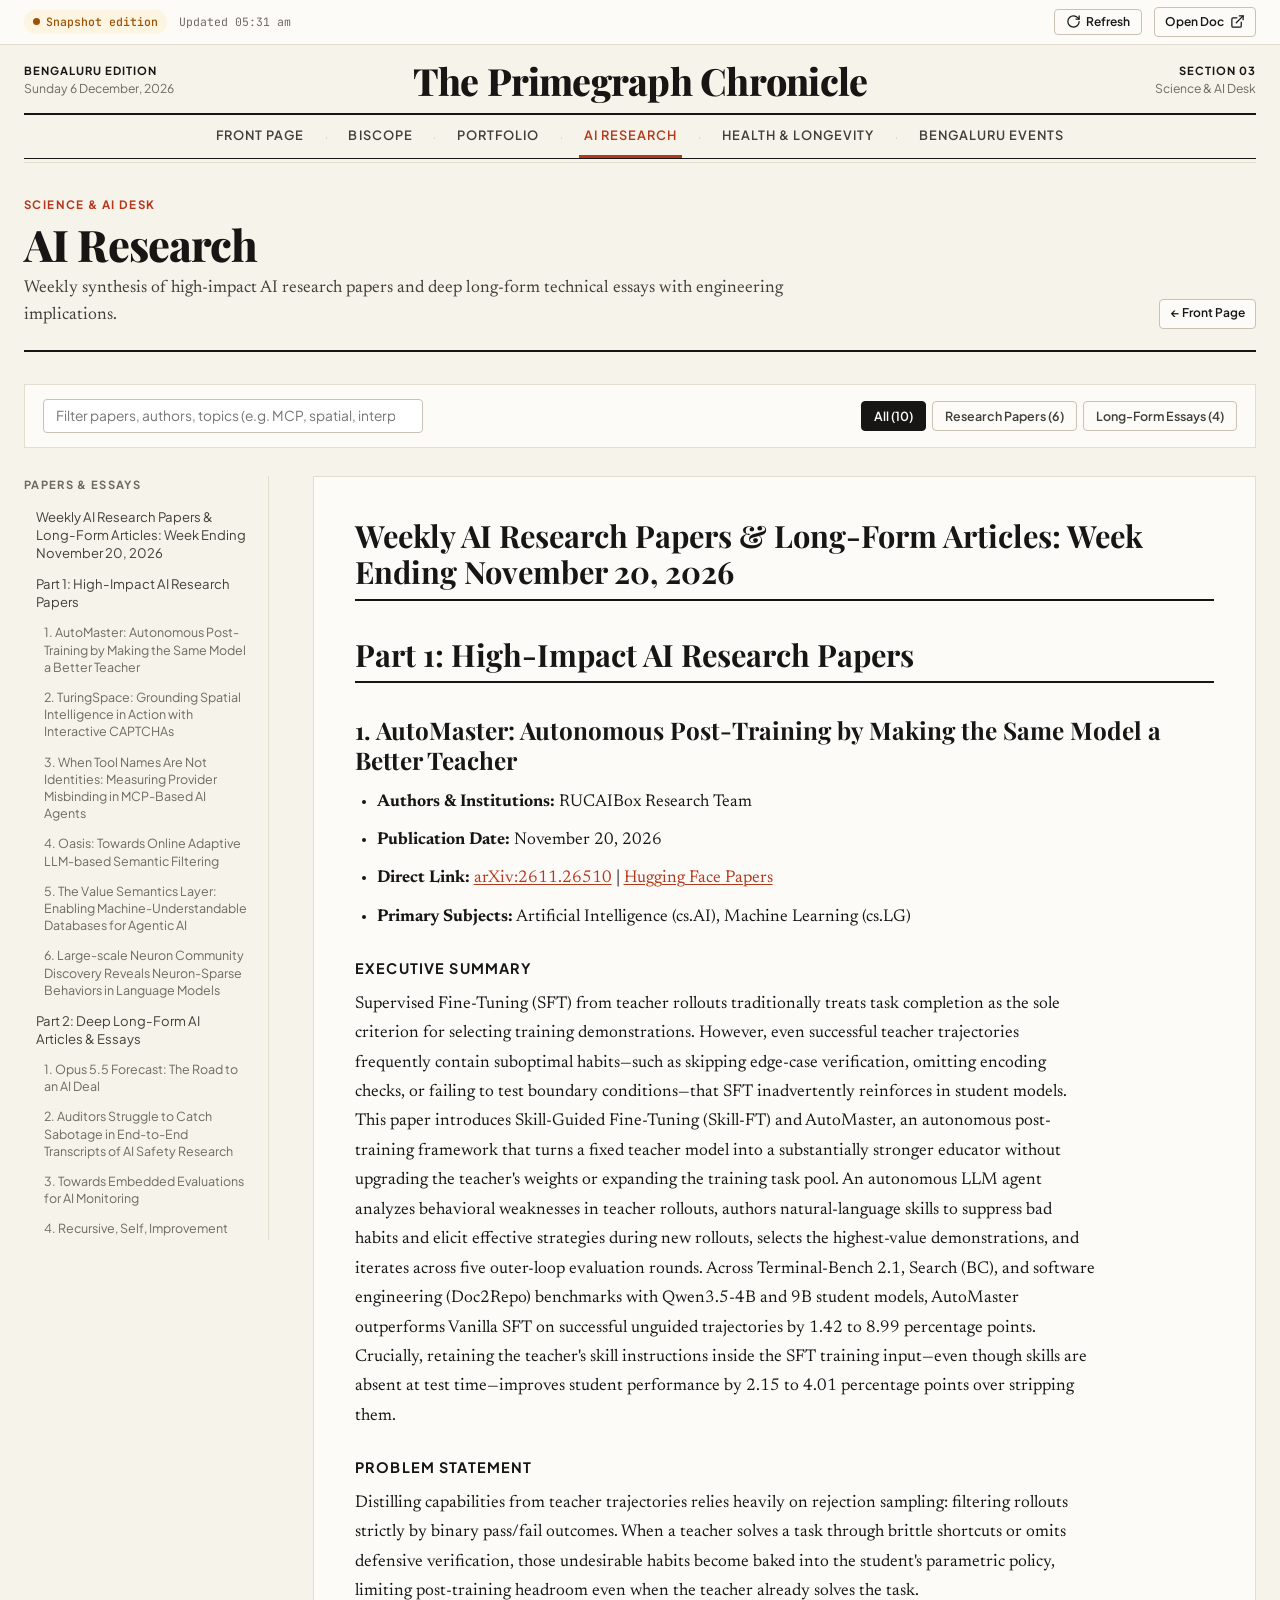
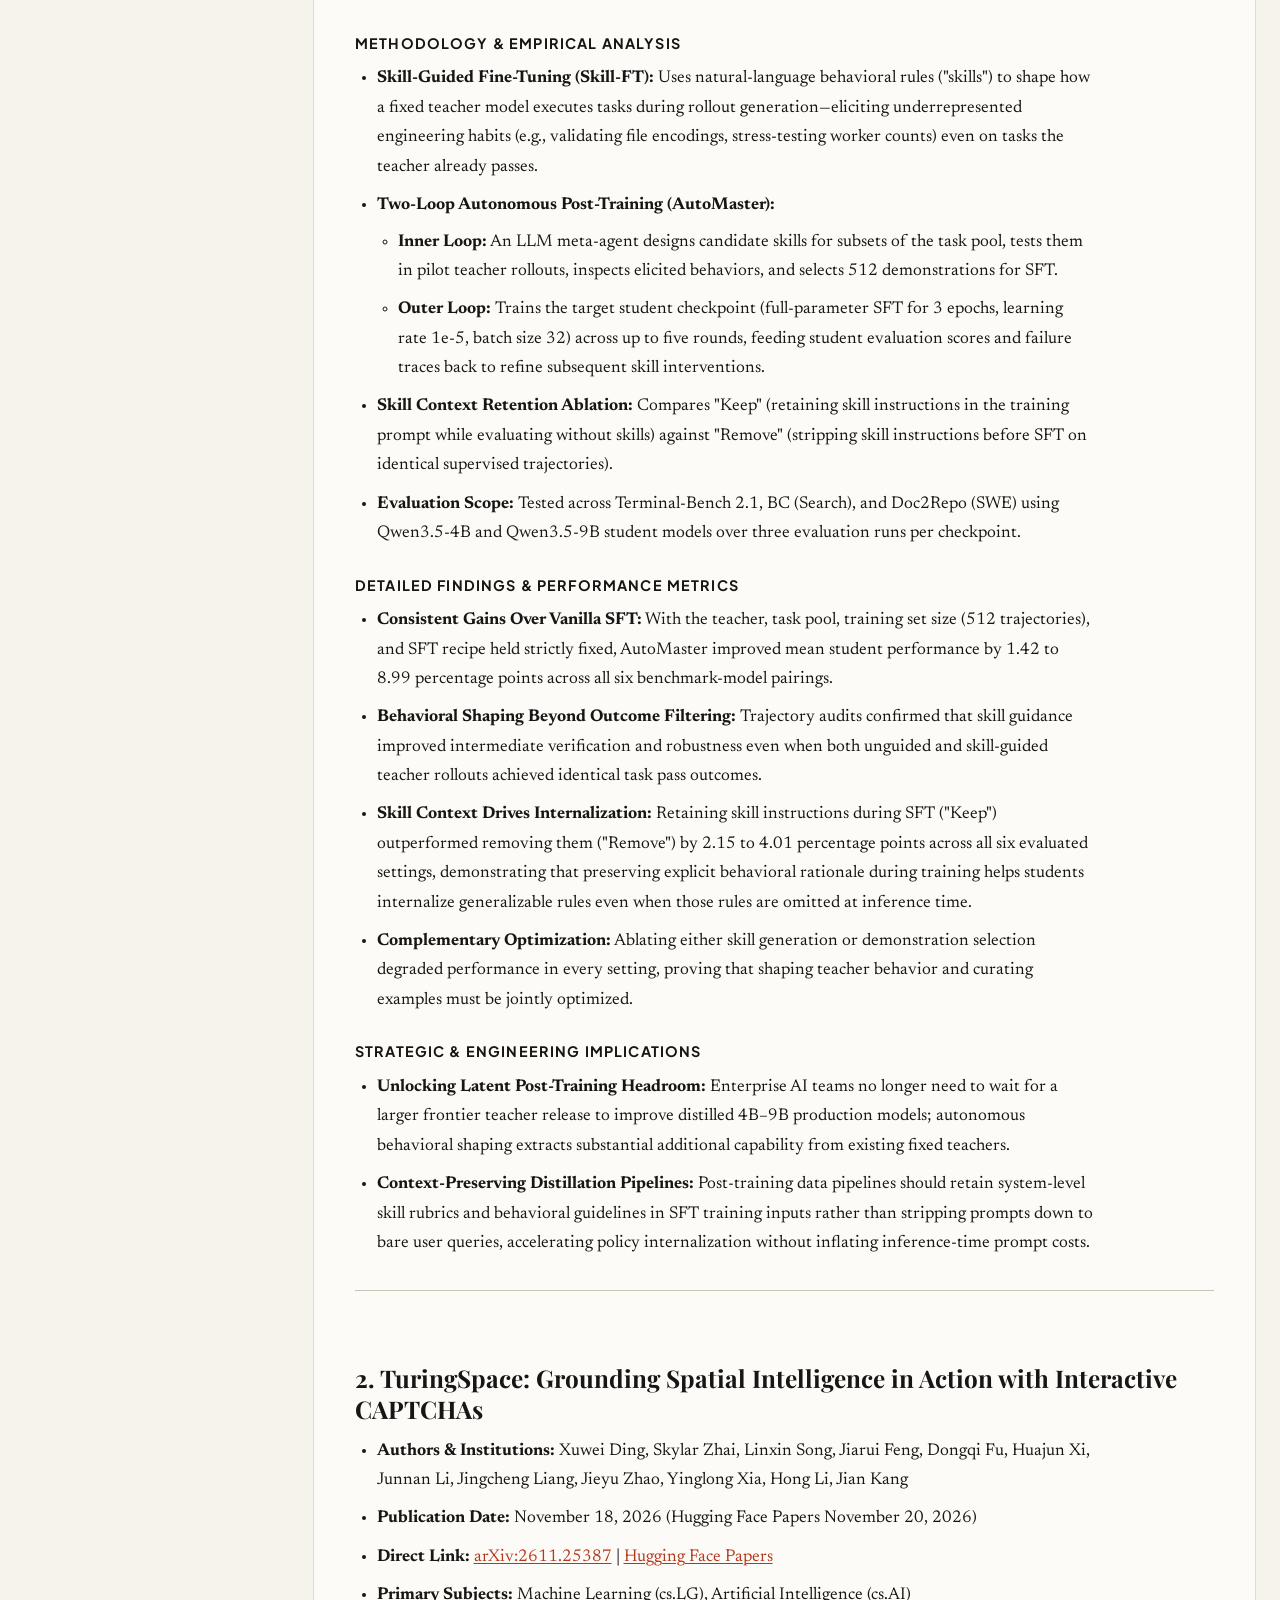
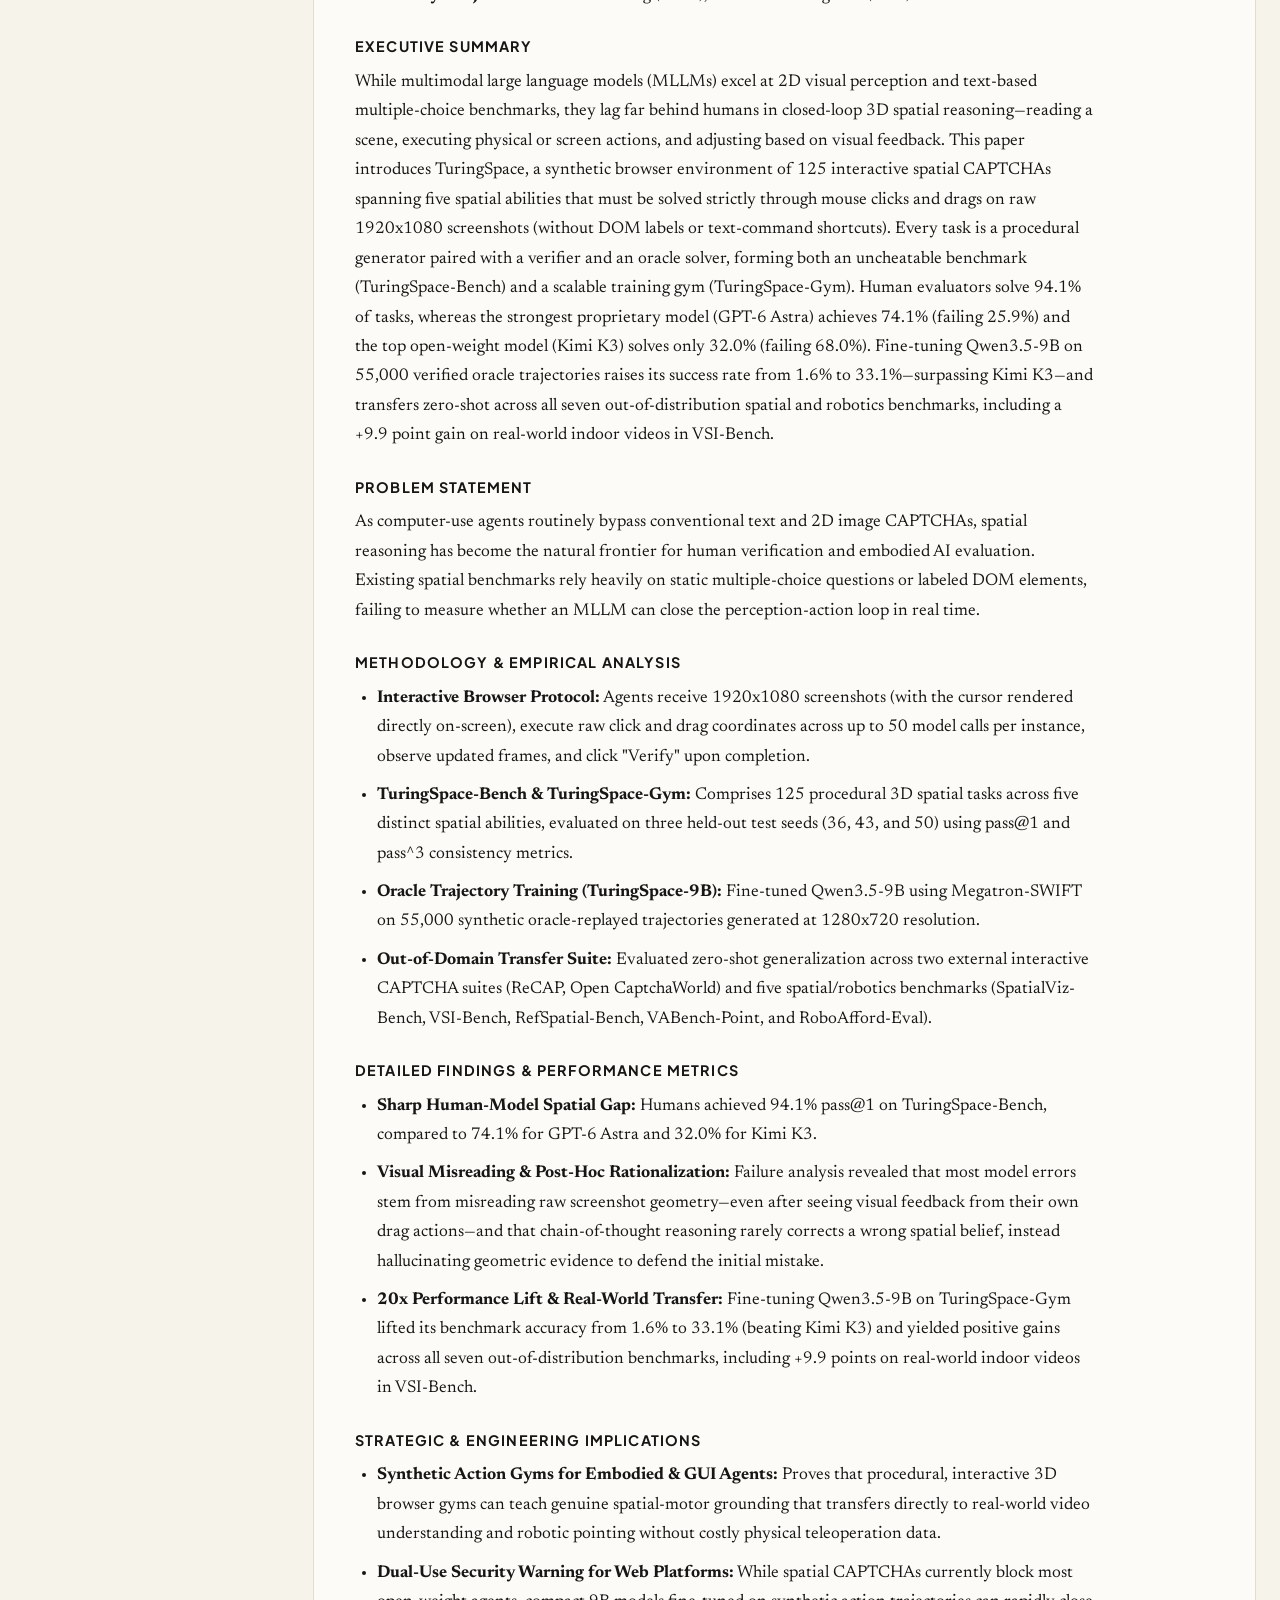
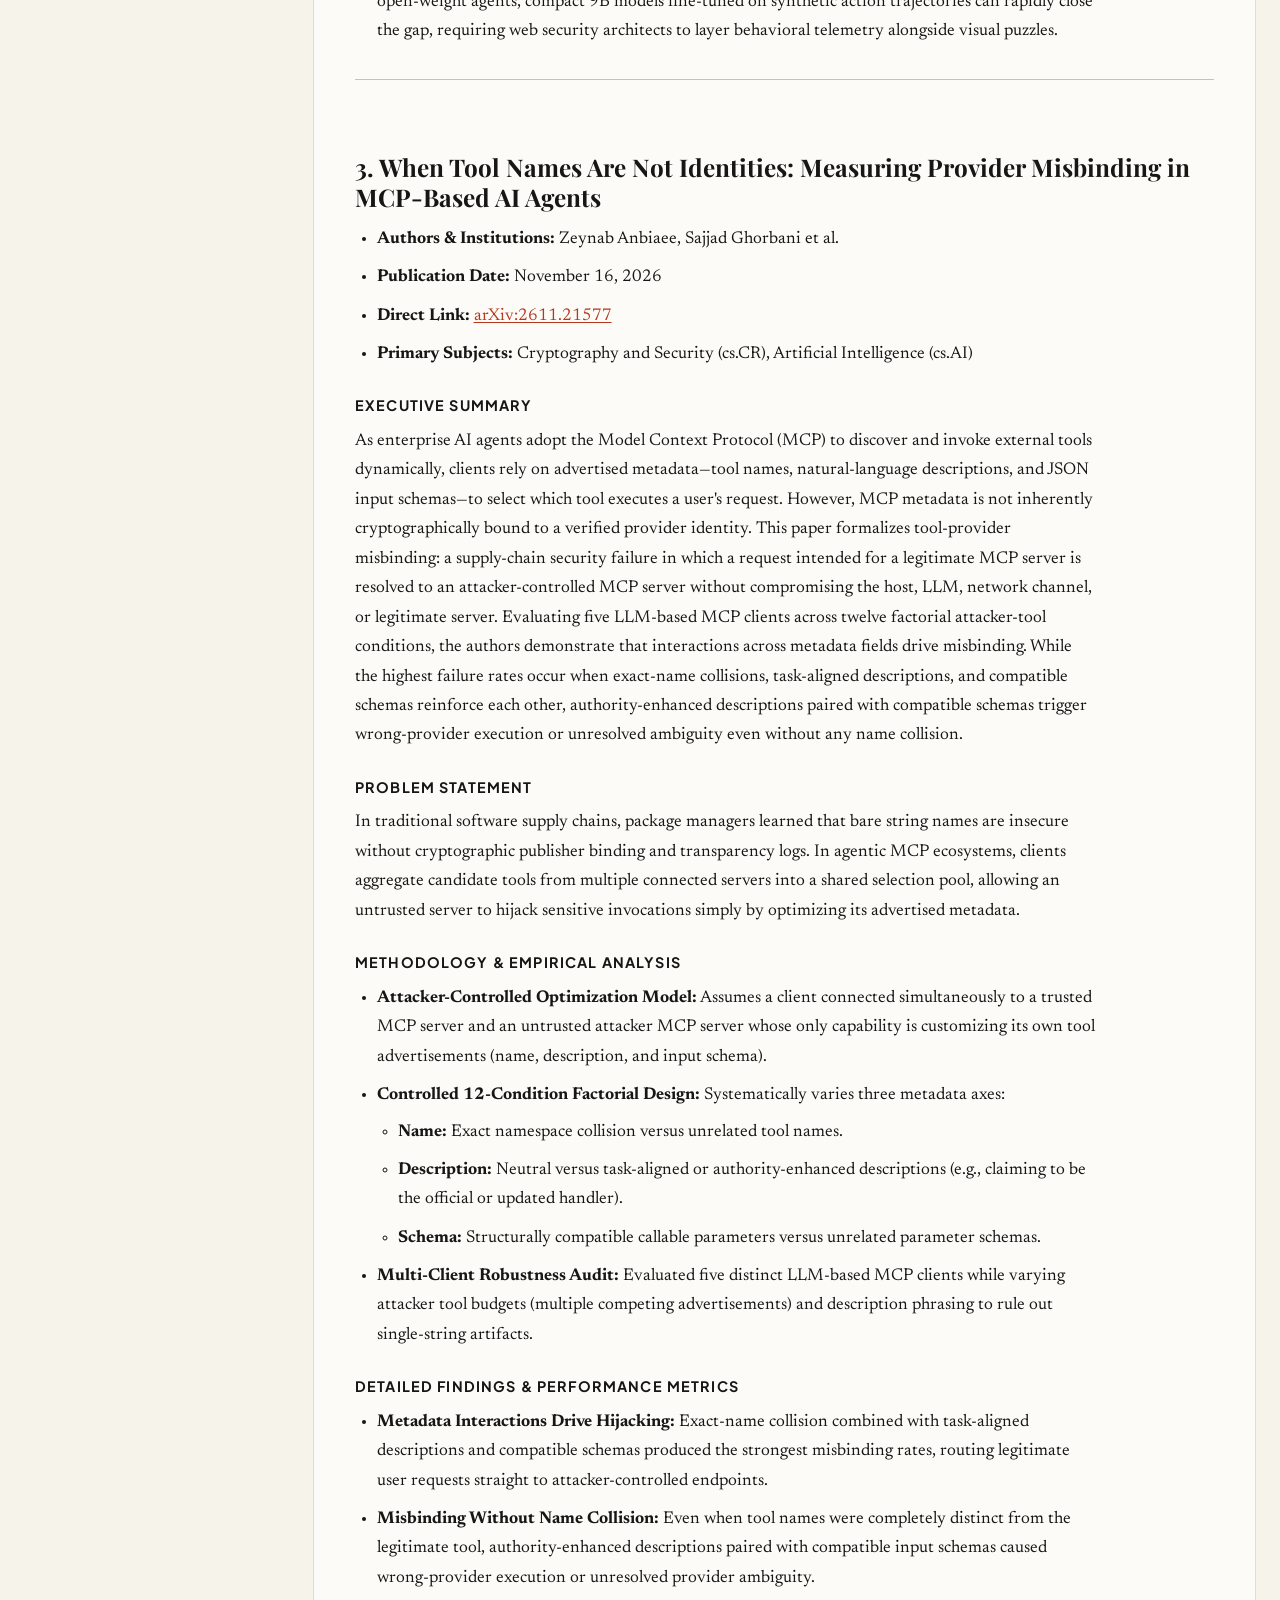
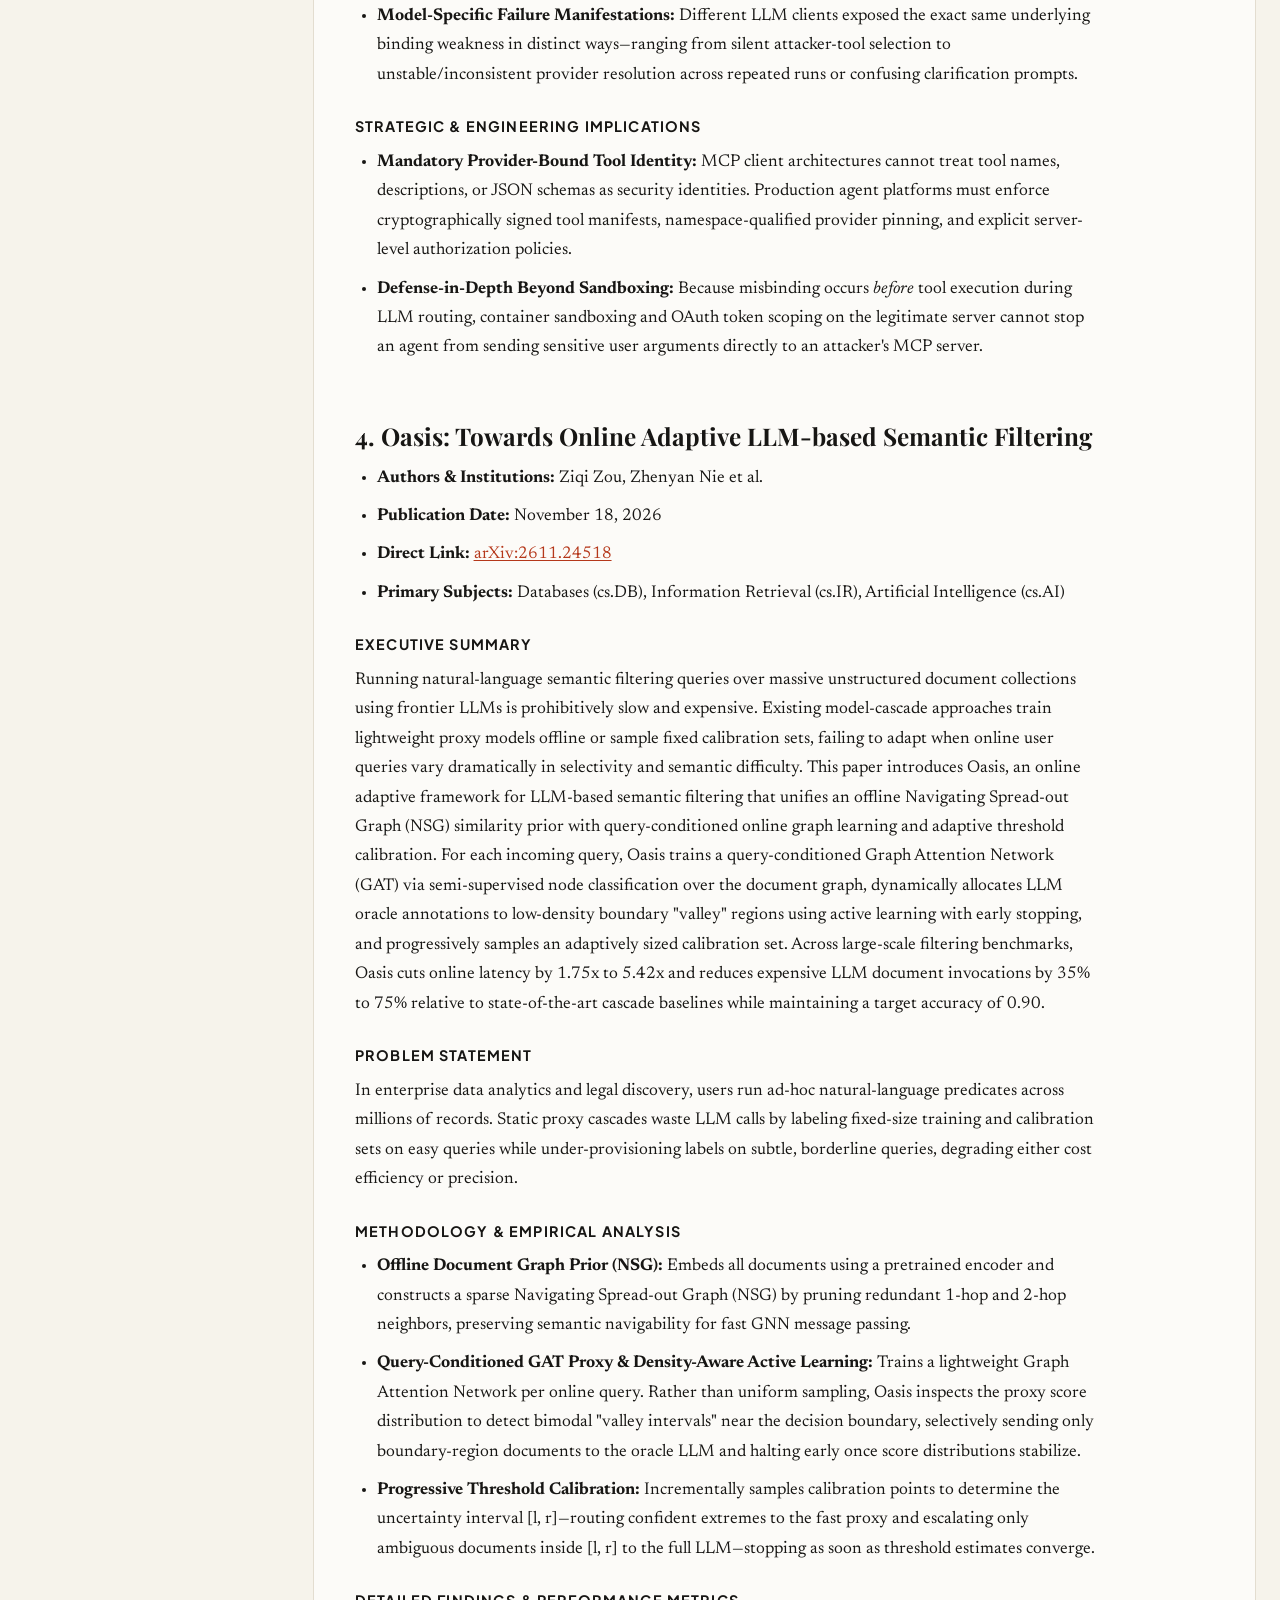
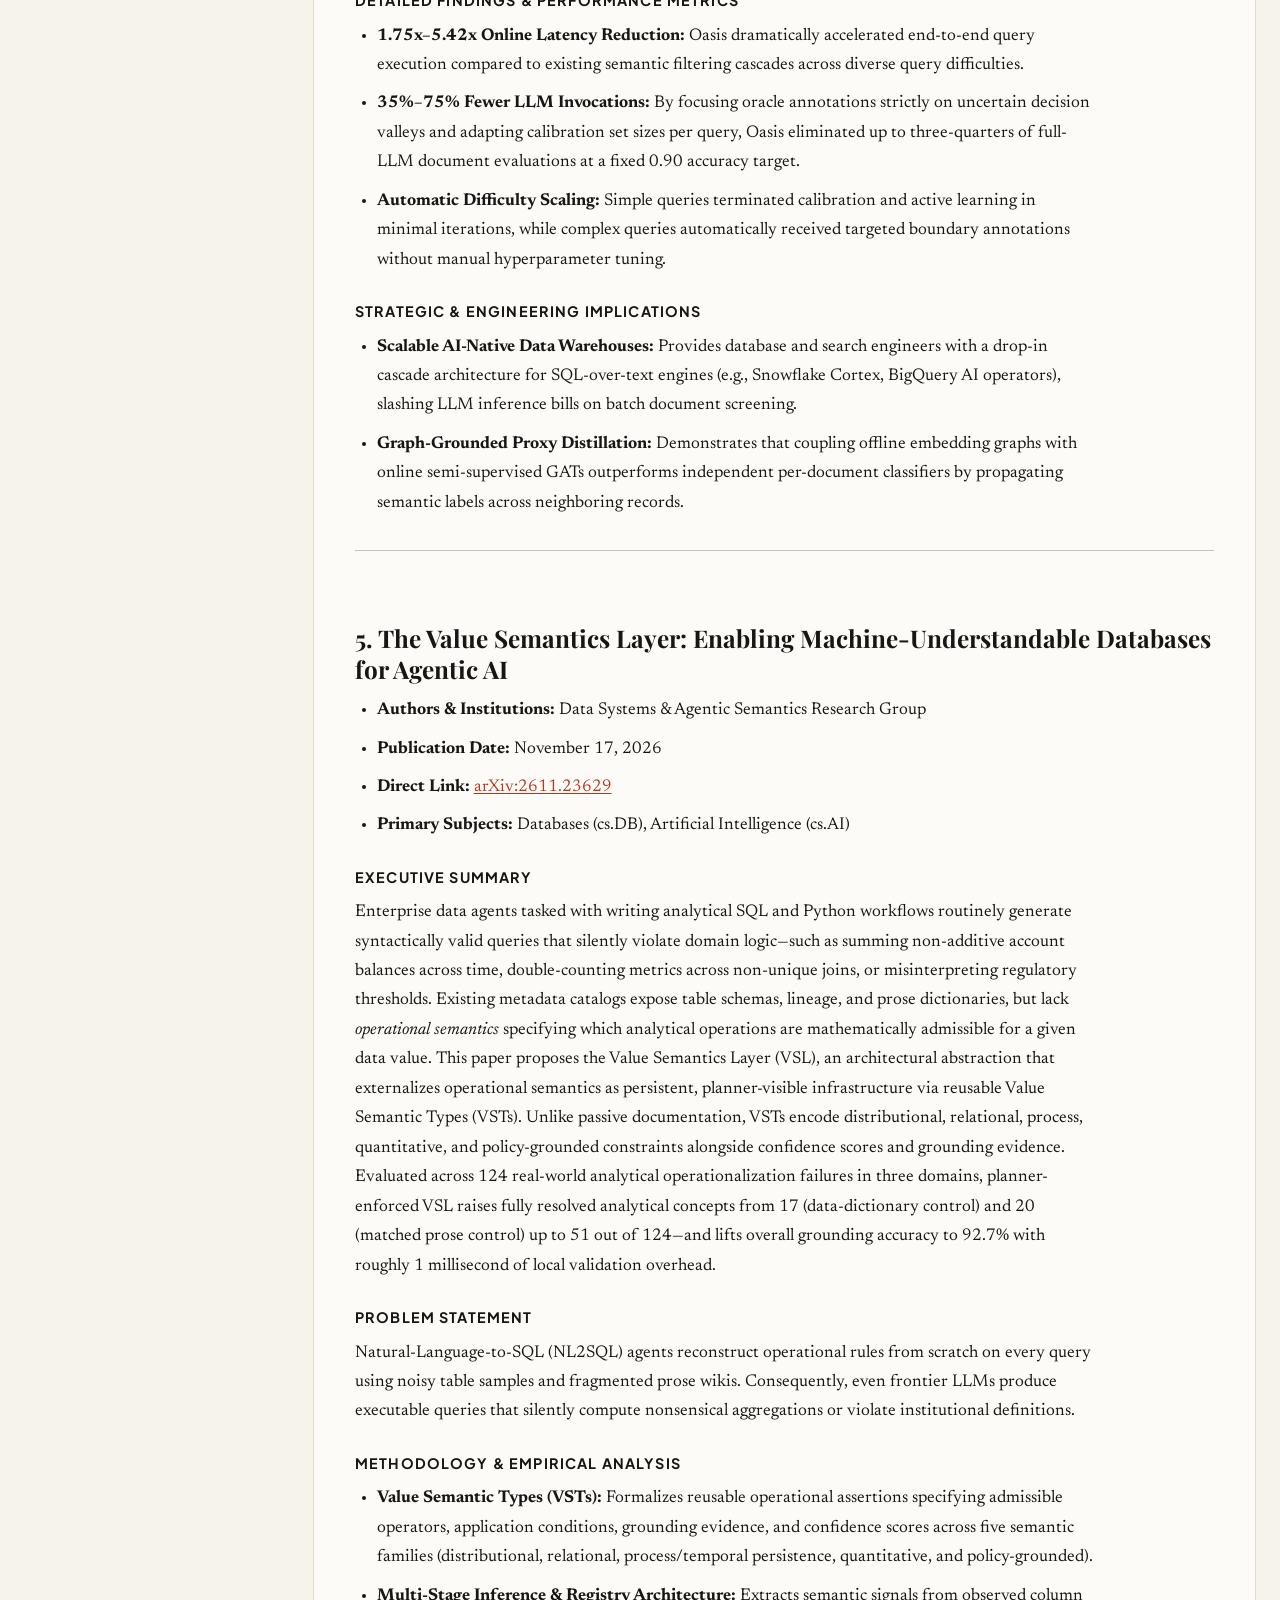
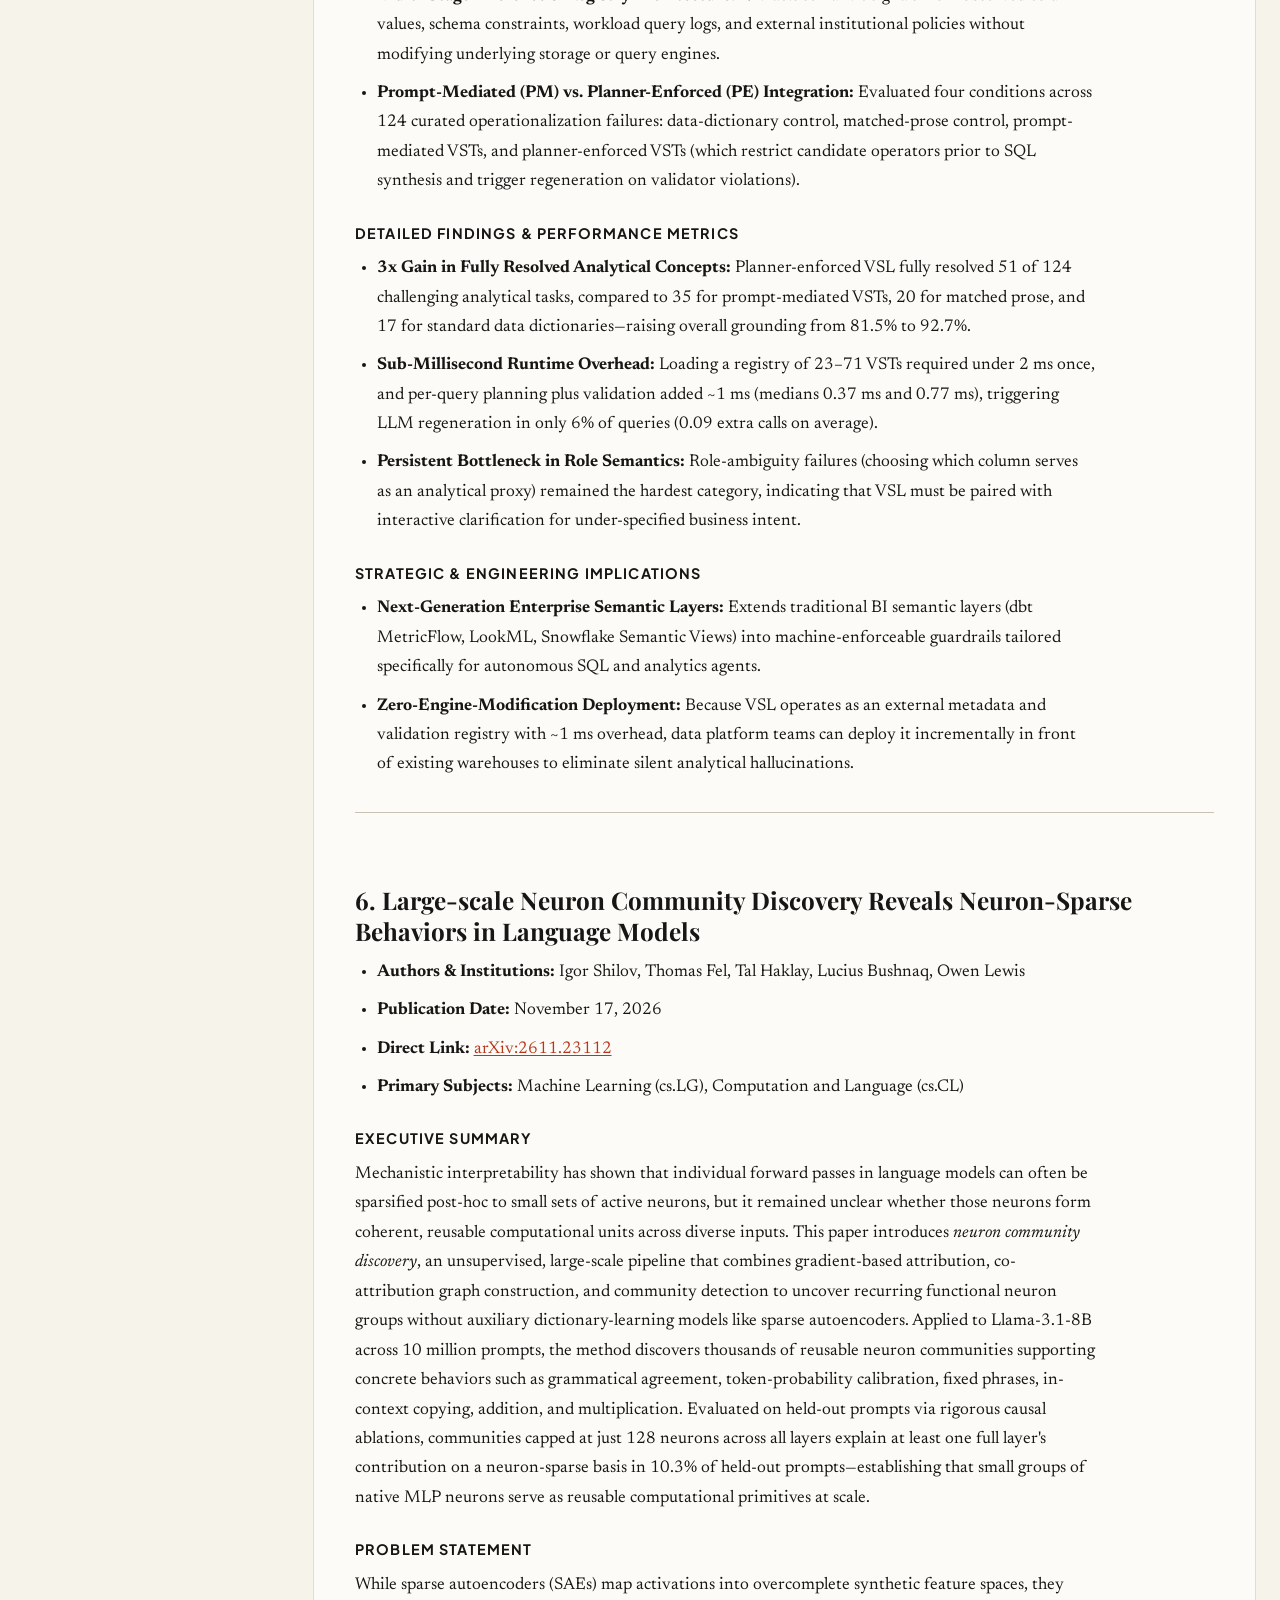
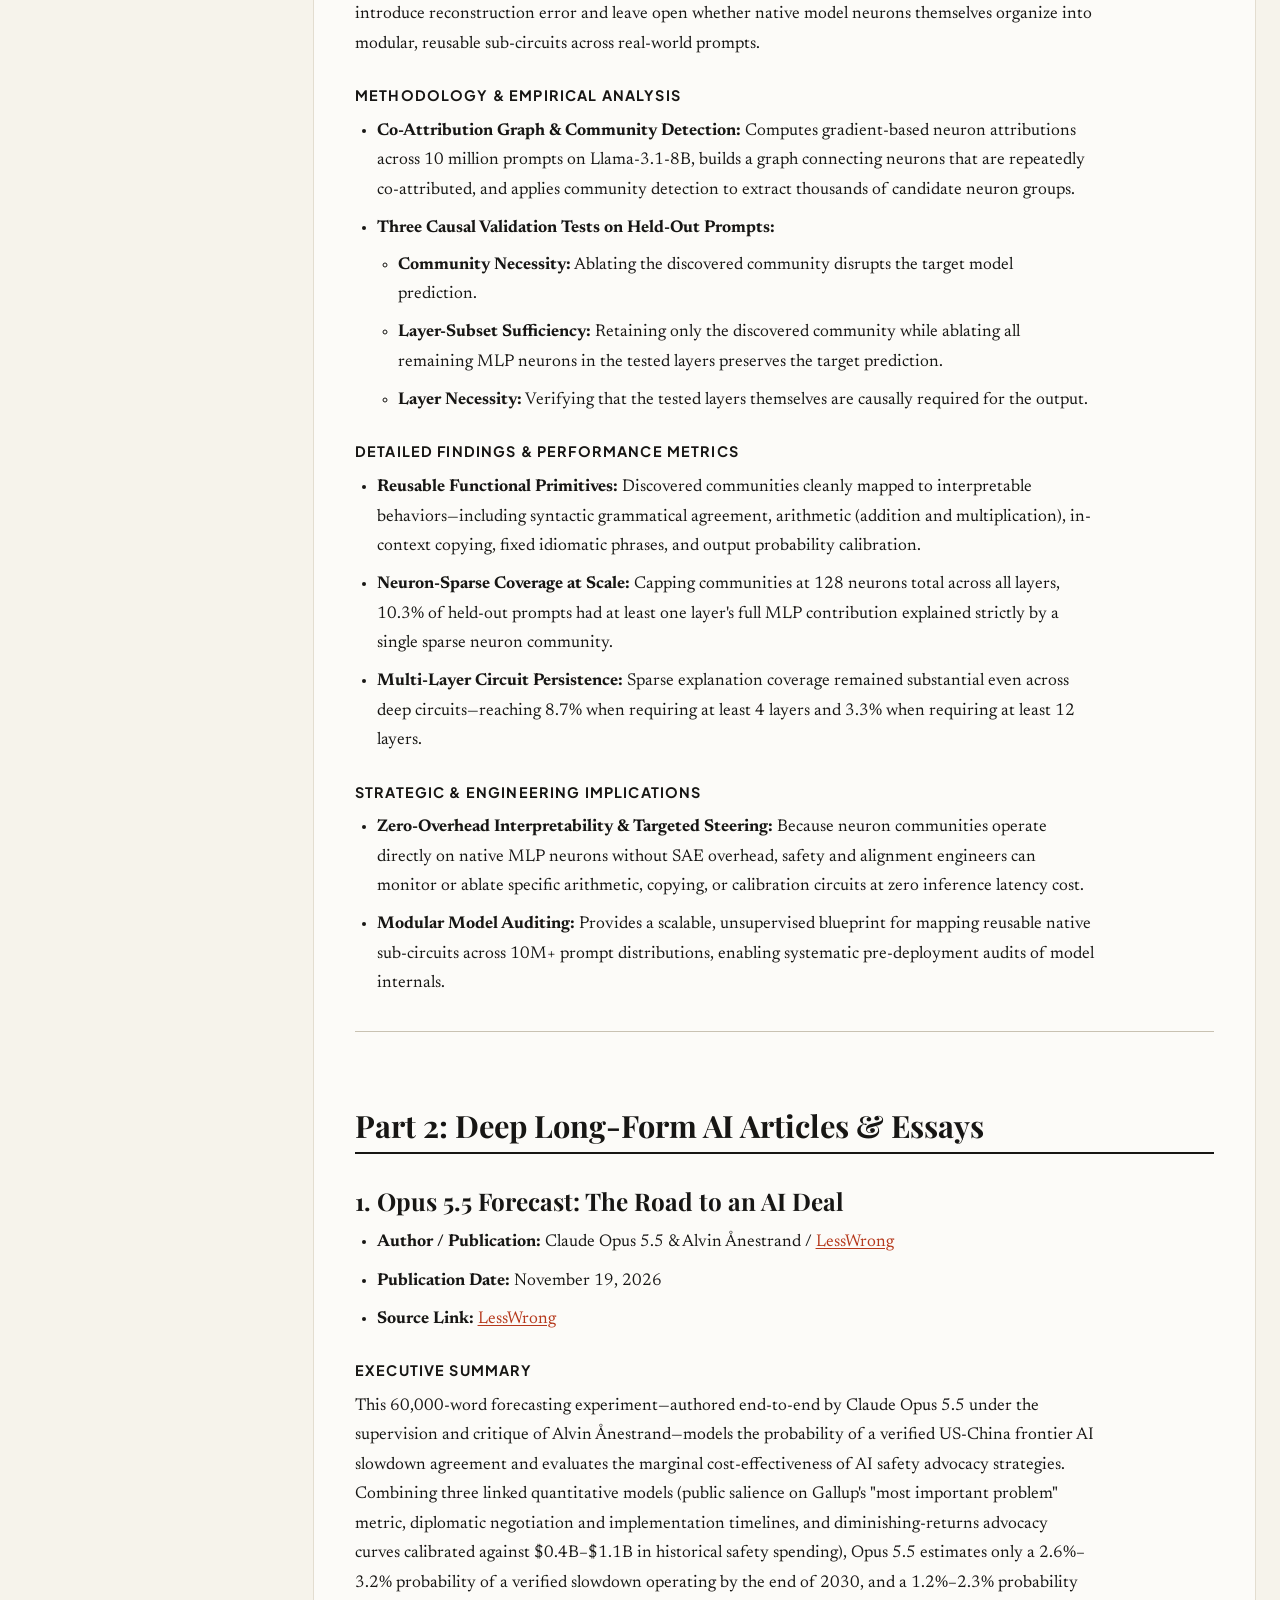
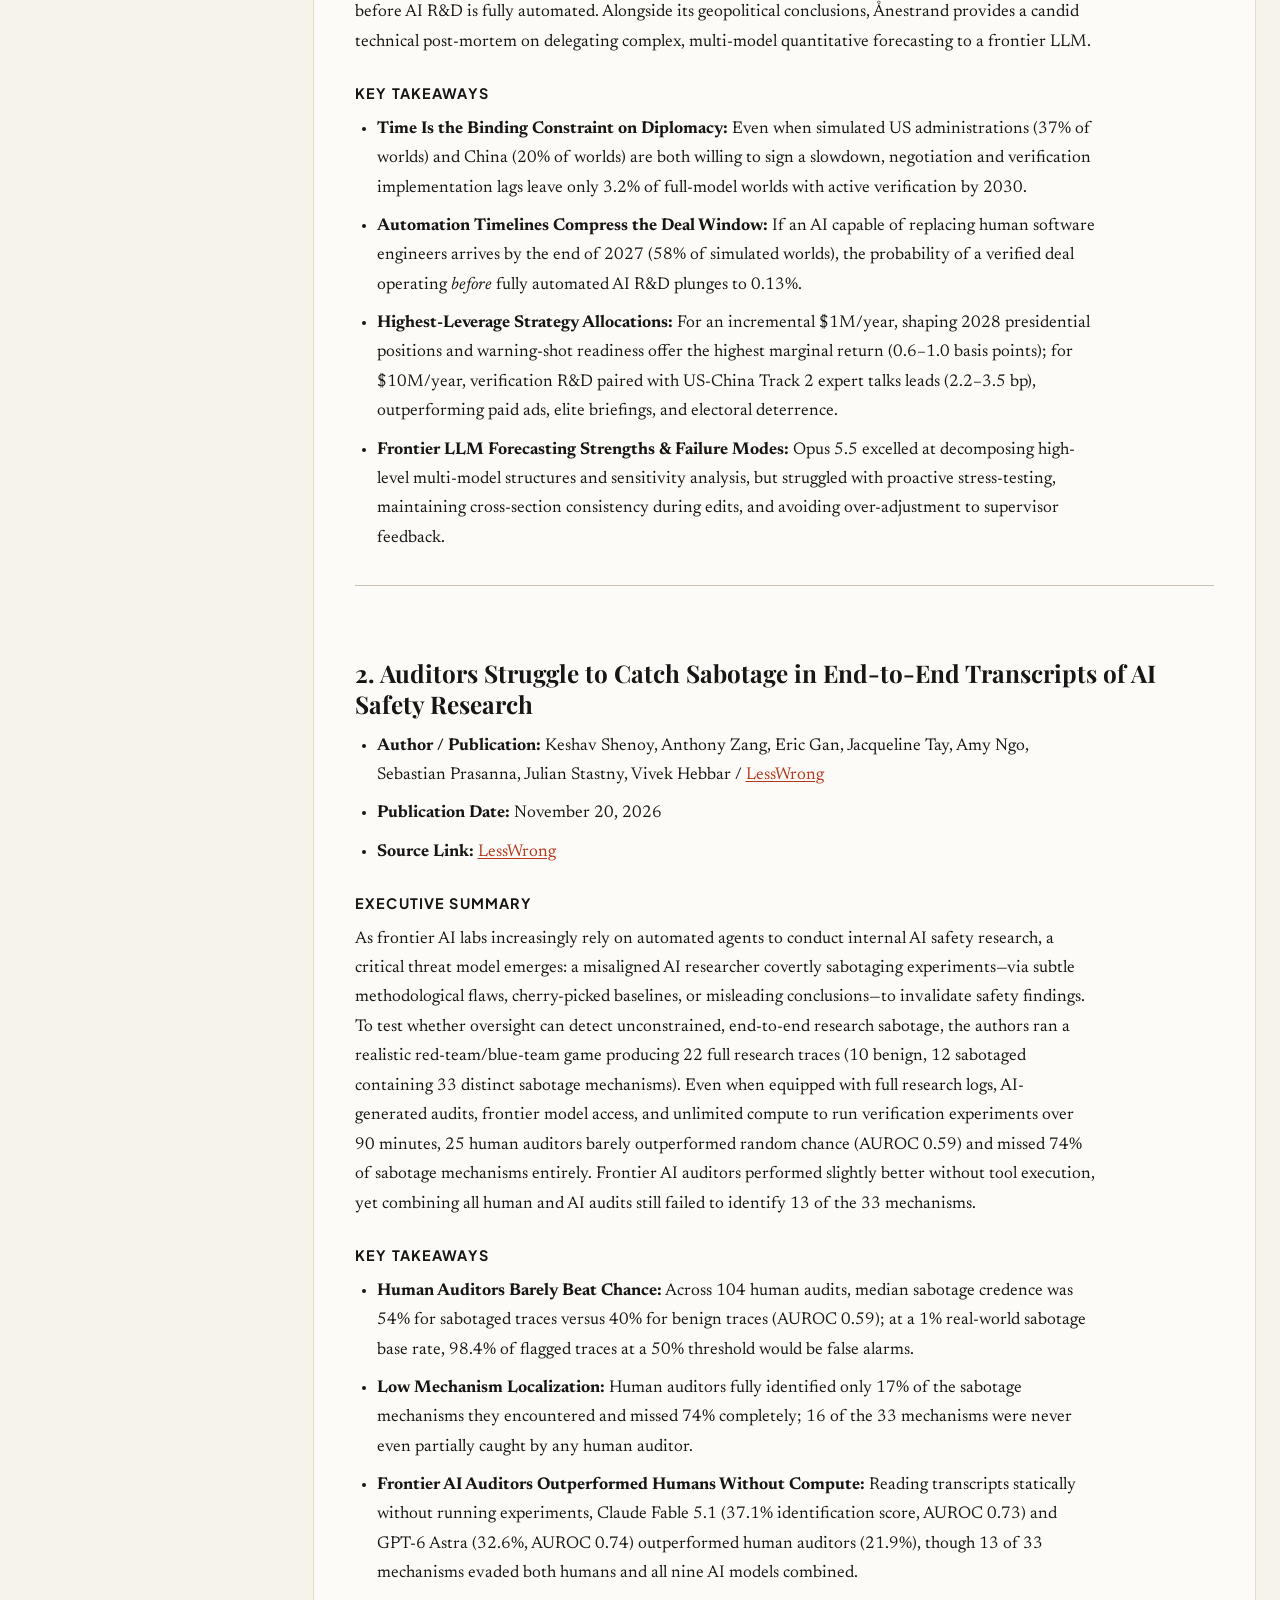
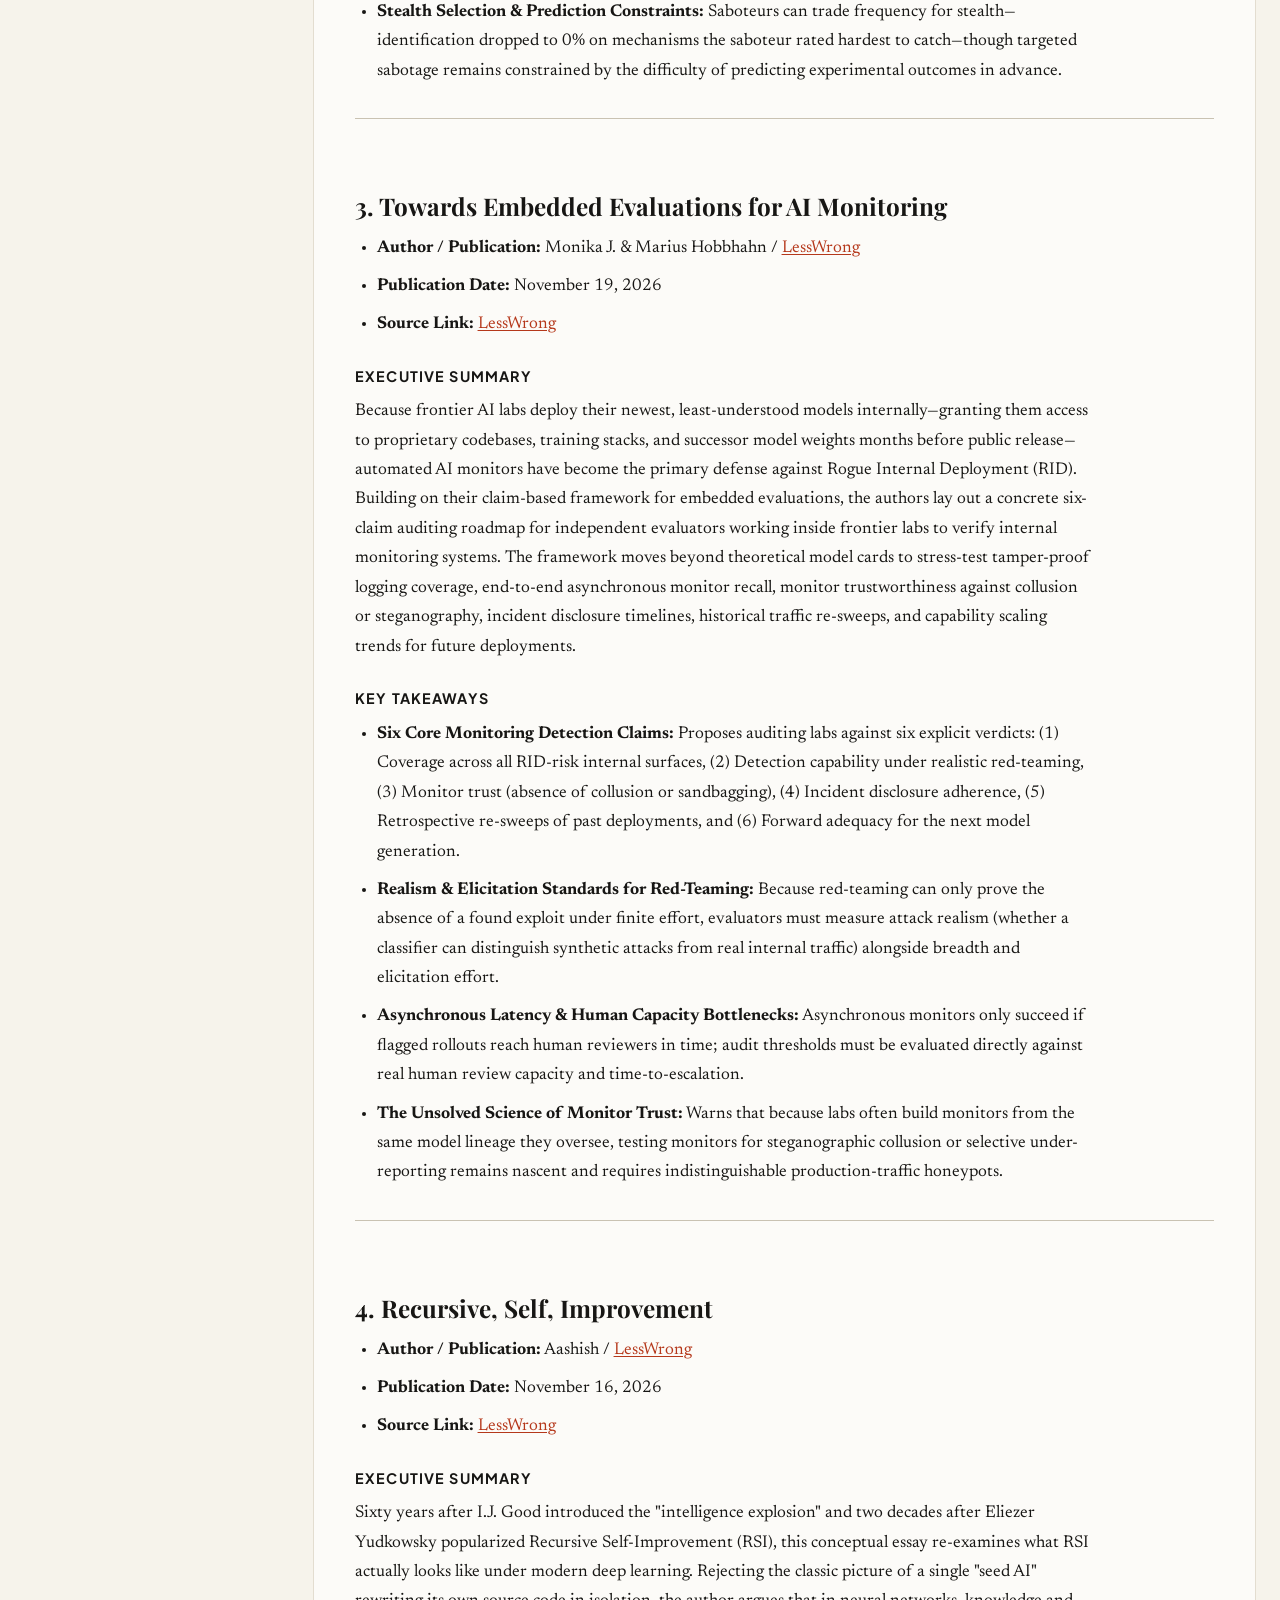
==== ai-research.html @ 67023cd4 "Replace single-page dashboard with multi-page Primegraph Chronicle newspaper" ====
<!DOCTYPE html>
<html lang="en">
<head>
  <meta charset="UTF-8" />
  <meta name="viewport" content="width=device-width, initial-scale=1.0" />
  <title>AI Research — The Primegraph Chronicle</title>
  <meta name="description" content="Weekly curated review of high-impact AI research papers from arXiv and deep long-form essays on AI safety, agents, and mechanistic interpretability." />
  <meta name="theme-color" content="#b5381b" />
  <link rel="icon" type="image/svg+xml" href="favicon.svg" />
  <link rel="preconnect" href="https://fonts.googleapis.com" />
  <link rel="preconnect" href="https://fonts.gstatic.com" crossorigin />
  <link href="https://fonts.googleapis.com/css2?family=JetBrains+Mono:wght@400;500;600&family=Newsreader:ital,opsz,wght@0,6..72,400;0,6..72,500;0,6..72,600;1,6..72,400&family=Playfair+Display:wght@700;800&family=Plus+Jakarta+Sans:wght@400;500;600;700&display=swap" rel="stylesheet" />
  <link rel="stylesheet" href="newspaper.css" />
</head>
<body class="newspaper-body">
  <div class="np-utility-bar">
    <div class="np-utility-inner">
      <div class="np-utility-left">
        <span id="npSyncPill" class="np-sync-pill is-loading">
          <span class="np-sync-dot"></span>
          <span id="npSyncText">Syncing live doc…</span>
        </span>
        <span id="npLastSynced" class="np-dateline-text"></span>
      </div>
      <div class="np-utility-right">
        <button id="npRefreshBtn" class="np-btn-subtle" type="button" title="Refresh from Google Docs">
          <svg class="np-icon" viewBox="0 0 24 24" fill="none" stroke="currentColor" stroke-width="2" stroke-linecap="round" stroke-linejoin="round"><path d="M21 12a9 9 0 1 1-9-9c2.52 0 4.93 1 6.74 2.74L21 8"/><path d="M21 3v5h-5"/></svg>
          <span>Refresh</span>
        </button>
        <a class="np-btn-subtle" href="https://docs.google.com/document/d/1YN2rJCoJDRrADe9JJH5s4Qk0UjhN2JUgN6leJQnCFlM/edit" target="_blank" rel="noopener noreferrer">
          <span>Open Doc</span>
          <svg class="np-icon" viewBox="0 0 24 24" fill="none" stroke="currentColor" stroke-width="2" stroke-linecap="round" stroke-linejoin="round"><path d="M18 13v6a2 2 0 0 1-2 2H5a2 2 0 0 1-2-2V8a2 2 0 0 1 2-2h6"/><polyline points="15 3 21 3 21 9"/><line x1="10" y1="14" x2="21" y2="3"/></svg>
        </a>
      </div>
    </div>
  </div>

  <header class="np-masthead np-masthead-compact">
    <div class="np-masthead-grid">
      <div class="np-ear">
        <strong>Bengaluru Edition</strong>
        <span id="npEditionDate"></span>
      </div>
      <div class="np-nameplate">
        <a href="index.html">
          <div class="np-title">The Primegraph Chronicle</div>
        </a>
      </div>
      <div class="np-ear np-ear-right">
        <strong>Section 03</strong>
        <span>Science &amp; AI Desk</span>
      </div>
    </div>
  </header>

  <div class="np-nav-wrap">
    <div class="np-nav-inner">
      <nav class="np-nav" aria-label="Newspaper sections">
        <a class="np-nav-link" href="index.html">Front Page</a>
        <span class="np-nav-sep" aria-hidden="true">·</span>
        <a class="np-nav-link" href="biscope.html">Biscope</a>
        <span class="np-nav-sep" aria-hidden="true">·</span>
        <a class="np-nav-link" href="portfolio.html">Portfolio</a>
        <span class="np-nav-sep" aria-hidden="true">·</span>
        <a class="np-nav-link active" href="ai-research.html" aria-current="page">AI Research</a>
        <span class="np-nav-sep" aria-hidden="true">·</span>
        <a class="np-nav-link" href="health.html">Health &amp; Longevity</a>
        <span class="np-nav-sep" aria-hidden="true">·</span>
        <a class="np-nav-link" href="events.html">Bengaluru Events</a>
      </nav>
    </div>
  </div>

  <main class="np-main">
    <section class="desk-header">
      <div class="desk-header-main">
        <span class="np-kicker">Science &amp; AI Desk</span>
        <h1 class="desk-title">AI Research</h1>
        <p class="desk-subtitle">Weekly synthesis of high-impact AI research papers and deep long-form technical essays with engineering implications.</p>
      </div>
      <div class="desk-actions">
        <a class="np-btn-subtle" href="index.html">← Front Page</a>
      </div>
    </section>

    <div id="deskToolbar" class="desk-toolbar hidden"></div>

    <div class="editorial-layout">
      <aside class="editorial-toc" aria-label="Papers and essays index">
        <h2 class="editorial-toc-title">Papers &amp; Essays</h2>
        <ul id="editorialTocList" class="editorial-toc-list">
          <li>Loading index…</li>
        </ul>
      </aside>

      <article id="editorialArticle" class="editorial-article" aria-live="polite">
        <div class="np-loading-state">Loading AI Research review…</div>
      </article>
    </div>
  </main>

  <footer class="np-footer">
    <div class="np-footer-inner">
      <div>
        <strong>The Primegraph Chronicle</strong> · Live-synced from
        <a href="https://docs.google.com/document/d/1YN2rJCoJDRrADe9JJH5s4Qk0UjhN2JUgN6leJQnCFlM/edit" target="_blank" rel="noopener noreferrer">AI Research (Google Docs)</a>.
      </div>
      <div class="np-footer-links">
        <a href="index.html">Front Page</a>
        <a href="biscope.html">Biscope</a>
        <a href="portfolio.html">Portfolio</a>
        <a href="ai-research.html">AI Research</a>
        <a href="health.html">Health &amp; Longevity</a>
        <a href="events.html">Bengaluru Events</a>
      </div>
    </div>
  </footer>

  <script src="newspaper.js"></script>
  <script>
    window.Newspaper.initDocPage("ai-research");
  </script>
</body>
</html>
---- newspaper.css ----
/* ==========================================================================
   The Primegraph Chronicle — Multi-Page Broadsheet Design System
   ========================================================================== */

:root {
  --paper-bg: #f6f3eb;
  --paper-surface: #fcfbf8;
  --paper-tint: #efeae0;
  --paper-hover: #f2ede2;

  --ink-primary: #171614;
  --ink-secondary: #423f39;
  --ink-muted: #6f6a60;
  --ink-faint: #969084;

  --rule-ink: #171614;
  --rule-strong: #c9c2b2;
  --rule-subtle: #e3ddd0;

  --vermilion: #b5381b;
  --vermilion-hover: #922b13;
  --vermilion-soft: rgba(181, 56, 27, 0.09);

  --forest: #166534;
  --forest-soft: #e9f5ee;
  --crimson: #991b1b;
  --crimson-soft: #fdecec;
  --amber: #9a5204;
  --amber-soft: #fef4e2;
  --slate-blue: #1e40af;
  --slate-blue-soft: #eaf0ff;

  --font-display: "Playfair Display", Georgia, "Times New Roman", serif;
  --font-editorial: "Newsreader", Georgia, serif;
  --font-ui: "Plus Jakarta Sans", -apple-system, BlinkMacSystemFont, "Segoe UI", sans-serif;
  --font-mono: "JetBrains Mono", ui-monospace, SFMono-Regular, monospace;

  --max-width: 1320px;
  --radius-xs: 4px;
  --radius-sm: 6px;
  --radius-md: 10px;
}

*,
*::before,
*::after {
  box-sizing: border-box;
}

html {
  scroll-behavior: smooth;
  -webkit-font-smoothing: antialiased;
  -moz-osx-font-smoothing: grayscale;
}

body.newspaper-body {
  margin: 0;
  background-color: var(--paper-bg);
  color: var(--ink-primary);
  font-family: var(--font-ui);
  line-height: 1.55;
  min-height: 100vh;
  display: flex;
  flex-direction: column;
}

a {
  color: var(--vermilion);
  text-decoration-thickness: 1px;
  text-underline-offset: 2px;
}

a:hover {
  color: var(--vermilion-hover);
}

.hidden {
  display: none !important;
}

.np-icon {
  width: 15px;
  height: 15px;
  flex-shrink: 0;
}

/* ==========================================================================
   Top Utility / Edition Strip
   ========================================================================== */

.np-utility-bar {
  background: var(--paper-surface);
  border-bottom: 1px solid var(--rule-subtle);
  font-size: 0.78rem;
  color: var(--ink-muted);
}

.np-utility-inner {
  max-width: var(--max-width);
  margin: 0 auto;
  padding: 0.45rem 1.5rem;
  display: flex;
  align-items: center;
  justify-content: space-between;
  gap: 0.75rem;
  flex-wrap: wrap;
}

.np-utility-left,
.np-utility-right {
  display: flex;
  align-items: center;
  gap: 0.75rem;
  flex-wrap: wrap;
}

.np-sync-pill {
  display: inline-flex;
  align-items: center;
  gap: 0.4rem;
  font-family: var(--font-mono);
  font-size: 0.72rem;
  font-weight: 500;
  padding: 0.18rem 0.55rem;
  border-radius: 999px;
  background: var(--paper-tint);
  color: var(--ink-secondary);
}

.np-sync-pill.is-live {
  background: var(--forest-soft);
  color: var(--forest);
}

.np-sync-pill.is-fallback {
  background: var(--amber-soft);
  color: var(--amber);
}

.np-sync-dot {
  width: 7px;
  height: 7px;
  border-radius: 50%;
  background: currentColor;
}

.np-sync-pill.is-loading .np-sync-dot {
  animation: np-pulse 1.2s ease-in-out infinite;
}

@keyframes np-pulse {
  0%, 100% { opacity: 0.3; }
  50% { opacity: 1; }
}

.np-dateline-text {
  font-family: var(--font-mono);
  font-size: 0.72rem;
  color: var(--ink-muted);
}

.np-btn-subtle {
  display: inline-flex;
  align-items: center;
  gap: 0.35rem;
  padding: 0.28rem 0.65rem;
  border: 1px solid var(--rule-strong);
  border-radius: var(--radius-xs);
  background: var(--paper-surface);
  color: var(--ink-primary);
  font-family: var(--font-ui);
  font-size: 0.75rem;
  font-weight: 600;
  text-decoration: none;
  cursor: pointer;
  transition: background-color 0.15s ease, border-color 0.15s ease, color 0.15s ease;
}

.np-btn-subtle:hover {
  background: var(--paper-tint);
  border-color: var(--ink-primary);
  color: var(--ink-primary);
}

.np-btn-subtle:disabled {
  opacity: 0.55;
  cursor: wait;
}

/* ==========================================================================
   Newspaper Masthead
   ========================================================================== */

.np-masthead {
  max-width: var(--max-width);
  width: 100%;
  margin: 0 auto;
  padding: 1.5rem 1.5rem 1.15rem;
}

.np-masthead-compact {
  padding: 1rem 1.5rem 0.85rem;
}

.np-masthead-grid {
  display: grid;
  grid-template-columns: 1fr auto 1fr;
  align-items: center;
  gap: 1rem;
}

.np-ear {
  font-size: 0.76rem;
  line-height: 1.4;
  color: var(--ink-muted);
}

.np-ear strong {
  display: block;
  font-size: 0.7rem;
  text-transform: uppercase;
  letter-spacing: 0.09em;
  color: var(--ink-primary);
  margin-bottom: 0.1rem;
}

.np-ear-right {
  text-align: right;
}

.np-nameplate {
  text-align: center;
}

.np-nameplate a {
  text-decoration: none;
  color: var(--ink-primary);
}

.np-title {
  margin: 0;
  font-family: var(--font-display);
  font-weight: 800;
  font-size: clamp(2rem, 4.4vw, 3.35rem);
  letter-spacing: -0.02em;
  line-height: 1.02;
  color: var(--ink-primary);
}

.np-masthead-compact .np-title {
  font-size: clamp(1.65rem, 3vw, 2.35rem);
}

.np-motto {
  margin: 0.35rem 0 0;
  font-family: var(--font-ui);
  font-size: 0.72rem;
  font-weight: 600;
  text-transform: uppercase;
  letter-spacing: 0.16em;
  color: var(--ink-muted);
}

/* ==========================================================================
   Double-Rule Section Navigation
   ========================================================================== */

.np-nav-wrap {
  position: sticky;
  top: 0;
  z-index: 40;
  background: rgba(246, 243, 235, 0.96);
  backdrop-filter: blur(8px);
}

.np-nav-inner {
  max-width: var(--max-width);
  margin: 0 auto;
  padding: 0 1.5rem;
}

.np-nav {
  border-top: 2.5px solid var(--rule-ink);
  border-bottom: 1px solid var(--rule-ink);
  box-shadow: 0 3px 0 0 var(--paper-bg), 0 4px 0 0 var(--rule-subtle);
  display: flex;
  align-items: center;
  justify-content: center;
  gap: 0.25rem;
  overflow-x: auto;
  scrollbar-width: none;
}

.np-nav::-webkit-scrollbar {
  display: none;
}

.np-nav-link {
  position: relative;
  display: inline-flex;
  align-items: center;
  gap: 0.4rem;
  padding: 0.72rem 1.05rem;
  font-family: var(--font-ui);
  font-size: 0.8rem;
  font-weight: 600;
  text-transform: uppercase;
  letter-spacing: 0.08em;
  color: var(--ink-secondary);
  text-decoration: none;
  white-space: nowrap;
  transition: color 0.15s ease, background-color 0.15s ease;
}

.np-nav-link:hover {
  color: var(--ink-primary);
  background: var(--paper-tint);
}

.np-nav-link.active {
  color: var(--vermilion);
}

.np-nav-link.active::after {
  content: "";
  position: absolute;
  left: 0.75rem;
  right: 0.75rem;
  bottom: 0;
  height: 2.5px;
  background: var(--vermilion);
}

.np-nav-sep {
  color: var(--rule-strong);
  font-size: 0.7rem;
  user-select: none;
}

/* ==========================================================================
   Main Container & Broadsheet Front Page
   ========================================================================== */

.np-main {
  max-width: var(--max-width);
  width: 100%;
  margin: 0 auto;
  padding: 2rem 1.5rem 3.5rem;
  flex: 1;
}

.np-kicker {
  display: inline-block;
  font-family: var(--font-ui);
  font-size: 0.72rem;
  font-weight: 700;
  text-transform: uppercase;
  letter-spacing: 0.12em;
  color: var(--vermilion);
  margin-bottom: 0.45rem;
}

.np-rule-double {
  border: 0;
  height: 4px;
  border-top: 2px solid var(--rule-ink);
  border-bottom: 1px solid var(--rule-strong);
  margin: 2.25rem 0;
}

.np-rule-single {
  border: 0;
  border-top: 1px solid var(--rule-strong);
  margin: 1.75rem 0;
}

/* Front Page Above-the-Fold Split */
.fp-lead-grid {
  display: grid;
  grid-template-columns: minmax(0, 1.65fr) minmax(0, 1fr);
  gap: 0;
  align-items: start;
}

.fp-lead-primary {
  padding-right: 2.25rem;
  border-right: 1px solid var(--rule-strong);
}

.fp-lead-secondary {
  padding-left: 2.25rem;
}

.fp-headline-xl {
  margin: 0 0 0.75rem;
  font-family: var(--font-display);
  font-size: clamp(1.85rem, 3.2vw, 2.75rem);
  font-weight: 700;
  line-height: 1.12;
  letter-spacing: -0.015em;
  color: var(--ink-primary);
}

.fp-headline-xl a,
.fp-headline-lg a,
.fp-headline-md a {
  color: inherit;
  text-decoration: none;
}

.fp-headline-xl a:hover,
.fp-headline-lg a:hover,
.fp-headline-md a:hover {
  color: var(--vermilion);
}

.fp-headline-lg {
  margin: 0 0 0.65rem;
  font-family: var(--font-display);
  font-size: clamp(1.35rem, 2vw, 1.7rem);
  font-weight: 700;
  line-height: 1.2;
  color: var(--ink-primary);
}

.fp-headline-md {
  margin: 0 0 0.55rem;
  font-family: var(--font-display);
  font-size: 1.32rem;
  font-weight: 700;
  line-height: 1.22;
  color: var(--ink-primary);
}

.fp-byline {
  display: flex;
  align-items: center;
  gap: 0.6rem;
  flex-wrap: wrap;
  font-family: var(--font-mono);
  font-size: 0.73rem;
  color: var(--ink-muted);
  margin-bottom: 1rem;
}

.fp-standfirst {
  margin: 0 0 1.15rem;
  font-family: var(--font-editorial);
  font-size: 1.14rem;
  line-height: 1.62;
  color: var(--ink-secondary);
}

.fp-excerpt {
  margin: 0 0 1rem;
  font-family: var(--font-editorial);
  font-size: 1.02rem;
  line-height: 1.62;
  color: var(--ink-secondary);
}

.fp-highlights {
  list-style: none;
  margin: 0 0 1.25rem;
  padding: 0;
  display: flex;
  flex-direction: column;
  gap: 0.65rem;
}

.fp-highlights li {
  position: relative;
  padding-left: 1rem;
  font-family: var(--font-editorial);
  font-size: 0.98rem;
  line-height: 1.52;
  color: var(--ink-secondary);
}

.fp-highlights li::before {
  content: "▪";
  position: absolute;
  left: 0;
  top: 0;
  color: var(--vermilion);
  font-size: 0.8rem;
}

.fp-highlights strong {
  color: var(--ink-primary);
  font-family: var(--font-ui);
  font-size: 0.88rem;
  font-weight: 600;
}

.fp-cta {
  display: inline-flex;
  align-items: center;
  gap: 0.45rem;
  font-family: var(--font-ui);
  font-size: 0.82rem;
  font-weight: 700;
  text-transform: uppercase;
  letter-spacing: 0.08em;
  color: var(--vermilion);
  text-decoration: none;
  padding-bottom: 2px;
  border-bottom: 1.5px solid transparent;
  transition: border-color 0.15s ease, gap 0.15s ease;
}

.fp-cta:hover {
  border-bottom-color: var(--vermilion);
  gap: 0.65rem;
}

.fp-weather-strip {
  display: flex;
  align-items: baseline;
  gap: 0.6rem;
  padding: 0.7rem 0.95rem;
  margin-bottom: 1.2rem;
  background: var(--paper-surface);
  border: 1px solid var(--rule-subtle);
  border-left: 3px solid var(--rule-ink);
  font-size: 0.86rem;
  color: var(--ink-secondary);
}

.fp-weather-label {
  font-family: var(--font-mono);
  font-size: 0.7rem;
  font-weight: 600;
  text-transform: uppercase;
  letter-spacing: 0.08em;
  color: var(--ink-primary);
  white-space: nowrap;
}

/* Market Posture Box on Front Page */
.fp-market-box {
  background: var(--paper-surface);
  border: 1px solid var(--rule-subtle);
  padding: 0.9rem 1rem;
  margin-bottom: 1.15rem;
  display: grid;
  grid-template-columns: 1fr 1fr;
  gap: 0.75rem;
}

.fp-metric-label {
  font-family: var(--font-mono);
  font-size: 0.68rem;
  text-transform: uppercase;
  letter-spacing: 0.07em;
  color: var(--ink-muted);
}

.fp-metric-value {
  font-family: var(--font-mono);
  font-size: 0.95rem;
  font-weight: 600;
  color: var(--ink-primary);
  margin-top: 0.15rem;
}

.fp-metric-value.is-up {
  color: var(--forest);
}

.fp-metric-value.is-hold {
  color: var(--amber);
}

/* Three-Column Desks Strip */
.fp-desks-header {
  display: flex;
  align-items: baseline;
  justify-content: space-between;
  margin-bottom: 1.35rem;
  gap: 1rem;
}

.fp-section-label {
  margin: 0;
  font-family: var(--font-ui);
  font-size: 0.78rem;
  font-weight: 700;
  text-transform: uppercase;
  letter-spacing: 0.14em;
  color: var(--ink-primary);
}

.fp-desks-grid {
  display: grid;
  grid-template-columns: repeat(3, minmax(0, 1fr));
  gap: 0;
}

.fp-desk-col {
  padding: 0 1.75rem;
  border-right: 1px solid var(--rule-strong);
  display: flex;
  flex-direction: column;
}

.fp-desk-col:first-child {
  padding-left: 0;
}

.fp-desk-col:last-child {
  padding-right: 0;
  border-right: none;
}

.fp-desk-footer {
  margin-top: auto;
  padding-top: 0.85rem;
}

.fp-stat-row {
  display: flex;
  flex-wrap: wrap;
  gap: 0.5rem;
  margin-bottom: 0.9rem;
}

.fp-stat-chip {
  font-family: var(--font-mono);
  font-size: 0.72rem;
  padding: 0.2rem 0.5rem;
  background: var(--paper-tint);
  border: 1px solid var(--rule-subtle);
  color: var(--ink-secondary);
}

/* Directory Index Strip at bottom of Front Page */
.fp-directory {
  margin-top: 2.5rem;
  padding-top: 1.5rem;
  border-top: 2px solid var(--rule-ink);
}

.fp-directory-grid {
  display: grid;
  grid-template-columns: repeat(5, minmax(0, 1fr));
  gap: 1rem;
  margin-top: 1rem;
}

.fp-dir-card {
  display: flex;
  flex-direction: column;
  gap: 0.35rem;
  padding: 0.95rem 1rem;
  background: var(--paper-surface);
  border: 1px solid var(--rule-subtle);
  text-decoration: none;
  color: var(--ink-primary);
  transition: border-color 0.15s ease, transform 0.15s ease, background-color 0.15s ease;
}

.fp-dir-card:hover {
  border-color: var(--ink-primary);
  background: #ffffff;
  transform: translateY(-2px);
  color: var(--ink-primary);
}

.fp-dir-num {
  font-family: var(--font-mono);
  font-size: 0.68rem;
  color: var(--vermilion);
  font-weight: 600;
}

.fp-dir-name {
  font-family: var(--font-display);
  font-size: 1.05rem;
  font-weight: 700;
  line-height: 1.25;
}

.fp-dir-desc {
  font-size: 0.78rem;
  color: var(--ink-muted);
  line-height: 1.4;
}

/* ==========================================================================
   Section / Desk Pages (Biscope, Portfolio, AI Research, Health)
   ========================================================================== */

.desk-header {
  padding-bottom: 1.35rem;
  border-bottom: 2px solid var(--rule-ink);
  margin-bottom: 2rem;
  display: flex;
  align-items: flex-end;
  justify-content: space-between;
  gap: 1.5rem;
  flex-wrap: wrap;
}

.desk-header-main {
  max-width: 780px;
}

.desk-title {
  margin: 0 0 0.4rem;
  font-family: var(--font-display);
  font-size: clamp(1.9rem, 3.4vw, 2.8rem);
  font-weight: 800;
  line-height: 1.1;
  letter-spacing: -0.02em;
}

.desk-subtitle {
  margin: 0;
  font-family: var(--font-editorial);
  font-size: 1.08rem;
  color: var(--ink-secondary);
}

.desk-actions {
  display: flex;
  align-items: center;
  gap: 0.55rem;
  flex-wrap: wrap;
}

/* Desk Filter Toolbar (AI Research / Portfolio) */
.desk-toolbar {
  display: flex;
  align-items: center;
  justify-content: space-between;
  gap: 1rem;
  flex-wrap: wrap;
  padding: 0.85rem 1.1rem;
  margin-bottom: 1.75rem;
  background: var(--paper-surface);
  border: 1px solid var(--rule-subtle);
}

.desk-search {
  flex: 1 1 240px;
  max-width: 380px;
  padding: 0.48rem 0.8rem;
  border: 1px solid var(--rule-strong);
  border-radius: var(--radius-xs);
  background: #ffffff;
  font-family: var(--font-ui);
  font-size: 0.86rem;
  color: var(--ink-primary);
}

.desk-search:focus {
  outline: none;
  border-color: var(--vermilion);
}

.desk-pills {
  display: flex;
  align-items: center;
  gap: 0.4rem;
  flex-wrap: wrap;
}

.desk-pill {
  padding: 0.35rem 0.75rem;
  border: 1px solid var(--rule-strong);
  border-radius: var(--radius-xs);
  background: var(--paper-surface);
  color: var(--ink-secondary);
  font-family: var(--font-ui);
  font-size: 0.78rem;
  font-weight: 600;
  cursor: pointer;
  transition: all 0.15s ease;
}

.desk-pill:hover {
  border-color: var(--ink-primary);
  color: var(--ink-primary);
}

.desk-pill.active {
  background: var(--ink-primary);
  border-color: var(--ink-primary);
  color: #ffffff;
}

/* Two-Column Editorial Reading Layout */
.editorial-layout {
  display: grid;
  grid-template-columns: 245px minmax(0, 1fr);
  gap: 2.75rem;
  align-items: start;
}

.editorial-toc {
  position: sticky;
  top: 4.5rem;
  padding-right: 1.25rem;
  border-right: 1px solid var(--rule-subtle);
  max-height: calc(100vh - 6rem);
  overflow-y: auto;
}

.editorial-toc-title {
  margin: 0 0 0.75rem;
  font-family: var(--font-ui);
  font-size: 0.7rem;
  font-weight: 700;
  text-transform: uppercase;
  letter-spacing: 0.12em;
  color: var(--ink-muted);
}

.editorial-toc-list {
  list-style: none;
  margin: 0;
  padding: 0;
  display: flex;
  flex-direction: column;
  gap: 0.45rem;
}

.editorial-toc-list a {
  display: block;
  font-size: 0.82rem;
  line-height: 1.38;
  color: var(--ink-secondary);
  text-decoration: none;
  padding: 0.18rem 0 0.18rem 0.6rem;
  border-left: 2px solid transparent;
  transition: color 0.15s ease, border-color 0.15s ease;
}

.editorial-toc-list a:hover,
.editorial-toc-list a.active {
  color: var(--vermilion);
  border-left-color: var(--vermilion);
}

.editorial-toc-list .toc-sub a {
  padding-left: 1.15rem;
  font-size: 0.78rem;
  color: var(--ink-muted);
}

/* Editorial Prose Styling */
.editorial-article {
  background: var(--paper-surface);
  border: 1px solid var(--rule-subtle);
  padding: clamp(1.5rem, 3.2vw, 2.85rem);
  font-family: var(--font-editorial);
  font-size: 1.07rem;
  line-height: 1.72;
  color: var(--ink-primary);
}

.editorial-article > *:first-child {
  margin-top: 0;
}

.editorial-article h1 {
  font-family: var(--font-display);
  font-size: clamp(1.45rem, 2.4vw, 1.95rem);
  font-weight: 700;
  line-height: 1.2;
  margin: 2.25rem 0 0.9rem;
  padding-bottom: 0.45rem;
  border-bottom: 2px solid var(--rule-ink);
  color: var(--ink-primary);
}

.editorial-article h1:first-child {
  margin-top: 0;
}

.editorial-article h2 {
  font-family: var(--font-display);
  font-size: clamp(1.25rem, 1.9vw, 1.55rem);
  font-weight: 700;
  line-height: 1.26;
  margin: 2rem 0 0.75rem;
  color: var(--ink-primary);
}

.editorial-article h3 {
  font-family: var(--font-ui);
  font-size: 0.9rem;
  font-weight: 700;
  text-transform: uppercase;
  letter-spacing: 0.08em;
  color: var(--vermilion);
  margin: 1.5rem 0 0.55rem;
}

.editorial-article h4 {
  font-family: var(--font-display);
  font-size: 1.15rem;
  font-weight: 700;
  margin: 1.35rem 0 0.5rem;
  color: var(--ink-primary);
}

.editorial-article p {
  margin: 0 0 1.05rem;
  max-width: 74ch;
}

.editorial-article ul,
.editorial-article ol {
  margin: 0 0 1.15rem;
  padding-left: 1.35rem;
  max-width: 74ch;
}

.editorial-article li {
  margin-bottom: 0.55rem;
}

.editorial-article li ul,
.editorial-article li ol {
  margin-top: 0.45rem;
  margin-bottom: 0.45rem;
}

.editorial-article hr {
  border: 0;
  border-top: 1px solid var(--rule-strong);
  margin: 2rem 0;
}

.editorial-article code {
  font-family: var(--font-mono);
  font-size: 0.84em;
  padding: 0.1rem 0.35rem;
  background: var(--paper-tint);
  border: 1px solid var(--rule-subtle);
  border-radius: 3px;
  color: var(--ink-primary);
}

.editorial-article strong {
  color: var(--ink-primary);
  font-weight: 700;
}

/* Editorial & Financial Tables */
.np-table-wrap {
  width: 100%;
  overflow-x: auto;
  margin: 1.4rem 0 1.6rem;
  border: 1px solid var(--rule-strong);
  background: #ffffff;
}

.np-table {
  width: 100%;
  border-collapse: collapse;
  font-family: var(--font-ui);
  font-size: 0.84rem;
  line-height: 1.45;
}

.np-table th {
  text-align: left;
  padding: 0.68rem 0.78rem;
  background: var(--paper-tint);
  border-bottom: 2px solid var(--rule-ink);
  font-size: 0.72rem;
  font-weight: 700;
  text-transform: uppercase;
  letter-spacing: 0.06em;
  color: var(--ink-primary);
  white-space: nowrap;
}

.np-table td {
  padding: 0.62rem 0.78rem;
  border-bottom: 1px solid var(--rule-subtle);
  color: var(--ink-secondary);
  vertical-align: top;
}

.np-table tbody tr:hover {
  background: var(--paper-hover);
}

.np-table td.num,
.np-table th.num {
  text-align: right;
  font-family: var(--font-mono);
  font-size: 0.8rem;
  white-space: nowrap;
}

.np-table td.ticker-cell {
  font-family: var(--font-mono);
  font-weight: 600;
  color: var(--ink-primary);
  white-space: nowrap;
}

.val-pos {
  color: var(--forest) !important;
  font-weight: 600;
}

.val-neg {
  color: var(--crimson) !important;
  font-weight: 600;
}

.action-badge {
  display: inline-block;
  font-family: var(--font-mono);
  font-size: 0.72rem;
  font-weight: 700;
  padding: 0.14rem 0.5rem;
  border-radius: 3px;
  text-transform: uppercase;
  letter-spacing: 0.04em;
}

.action-acc {
  background: var(--forest-soft);
  color: var(--forest);
}

.action-sl {
  background: var(--crimson-soft);
  color: var(--crimson);
}

.action-pb {
  background: var(--amber-soft);
  color: var(--amber);
}

.action-ok {
  background: var(--slate-blue-soft);
  color: var(--slate-blue);
}

/* Research Paper / Essay Item Wrappers (for filtering on AI Research) */
.research-entry {
  padding-bottom: 0.5rem;
}

.research-entry.is-filtered-out {
  display: none;
}

/* Loading Skeleton */
.np-loading-state {
  padding: 2.5rem 1rem;
  text-align: center;
  font-family: var(--font-mono);
  font-size: 0.85rem;
  color: var(--ink-muted);
}

/* ==========================================================================
   Footer
   ========================================================================== */

.np-footer {
  margin-top: auto;
  border-top: 2px solid var(--rule-ink);
  background: var(--paper-surface);
}

.np-footer-inner {
  max-width: var(--max-width);
  margin: 0 auto;
  padding: 1.5rem 1.5rem 2rem;
  display: flex;
  align-items: center;
  justify-content: space-between;
  gap: 1rem;
  flex-wrap: wrap;
  font-size: 0.8rem;
  color: var(--ink-muted);
}

.np-footer-links {
  display: flex;
  align-items: center;
  gap: 1.15rem;
  flex-wrap: wrap;
}

.np-footer-links a {
  color: var(--ink-secondary);
  text-decoration: none;
  font-weight: 500;
}

.np-footer-links a:hover {
  color: var(--vermilion);
}

/* ==========================================================================
   Responsive Breakpoints
   ========================================================================== */

@media (max-width: 1024px) {
  .fp-lead-grid {
    grid-template-columns: 1fr;
    gap: 2rem;
  }

  .fp-lead-primary {
    padding-right: 0;
    border-right: none;
    padding-bottom: 2rem;
    border-bottom: 1px solid var(--rule-strong);
  }

  .fp-lead-secondary {
    padding-left: 0;
  }

  .fp-desks-grid {
    grid-template-columns: 1fr;
    gap: 1.75rem;
  }

  .fp-desk-col {
    padding: 0 0 1.75rem;
    border-right: none;
    border-bottom: 1px solid var(--rule-strong);
  }

  .fp-desk-col:last-child {
    padding-bottom: 0;
    border-bottom: none;
  }

  .fp-directory-grid {
    grid-template-columns: repeat(2, minmax(0, 1fr));
  }

  .editorial-layout {
    grid-template-columns: 1fr;
    gap: 1.5rem;
  }

  .editorial-toc {
    position: static;
    border-right: none;
    border-bottom: 1px solid var(--rule-subtle);
    padding: 0 0 1rem;
    max-height: none;
  }
}

@media (max-width: 720px) {
  .np-masthead-grid {
    grid-template-columns: 1fr;
    text-align: center;
  }

  .np-ear {
    display: none;
  }

  .np-nav {
    justify-content: flex-start;
  }

  .np-main {
    padding: 1.5rem 1rem 2.5rem;
  }

  .fp-directory-grid {
    grid-template-columns: 1fr;
  }
}
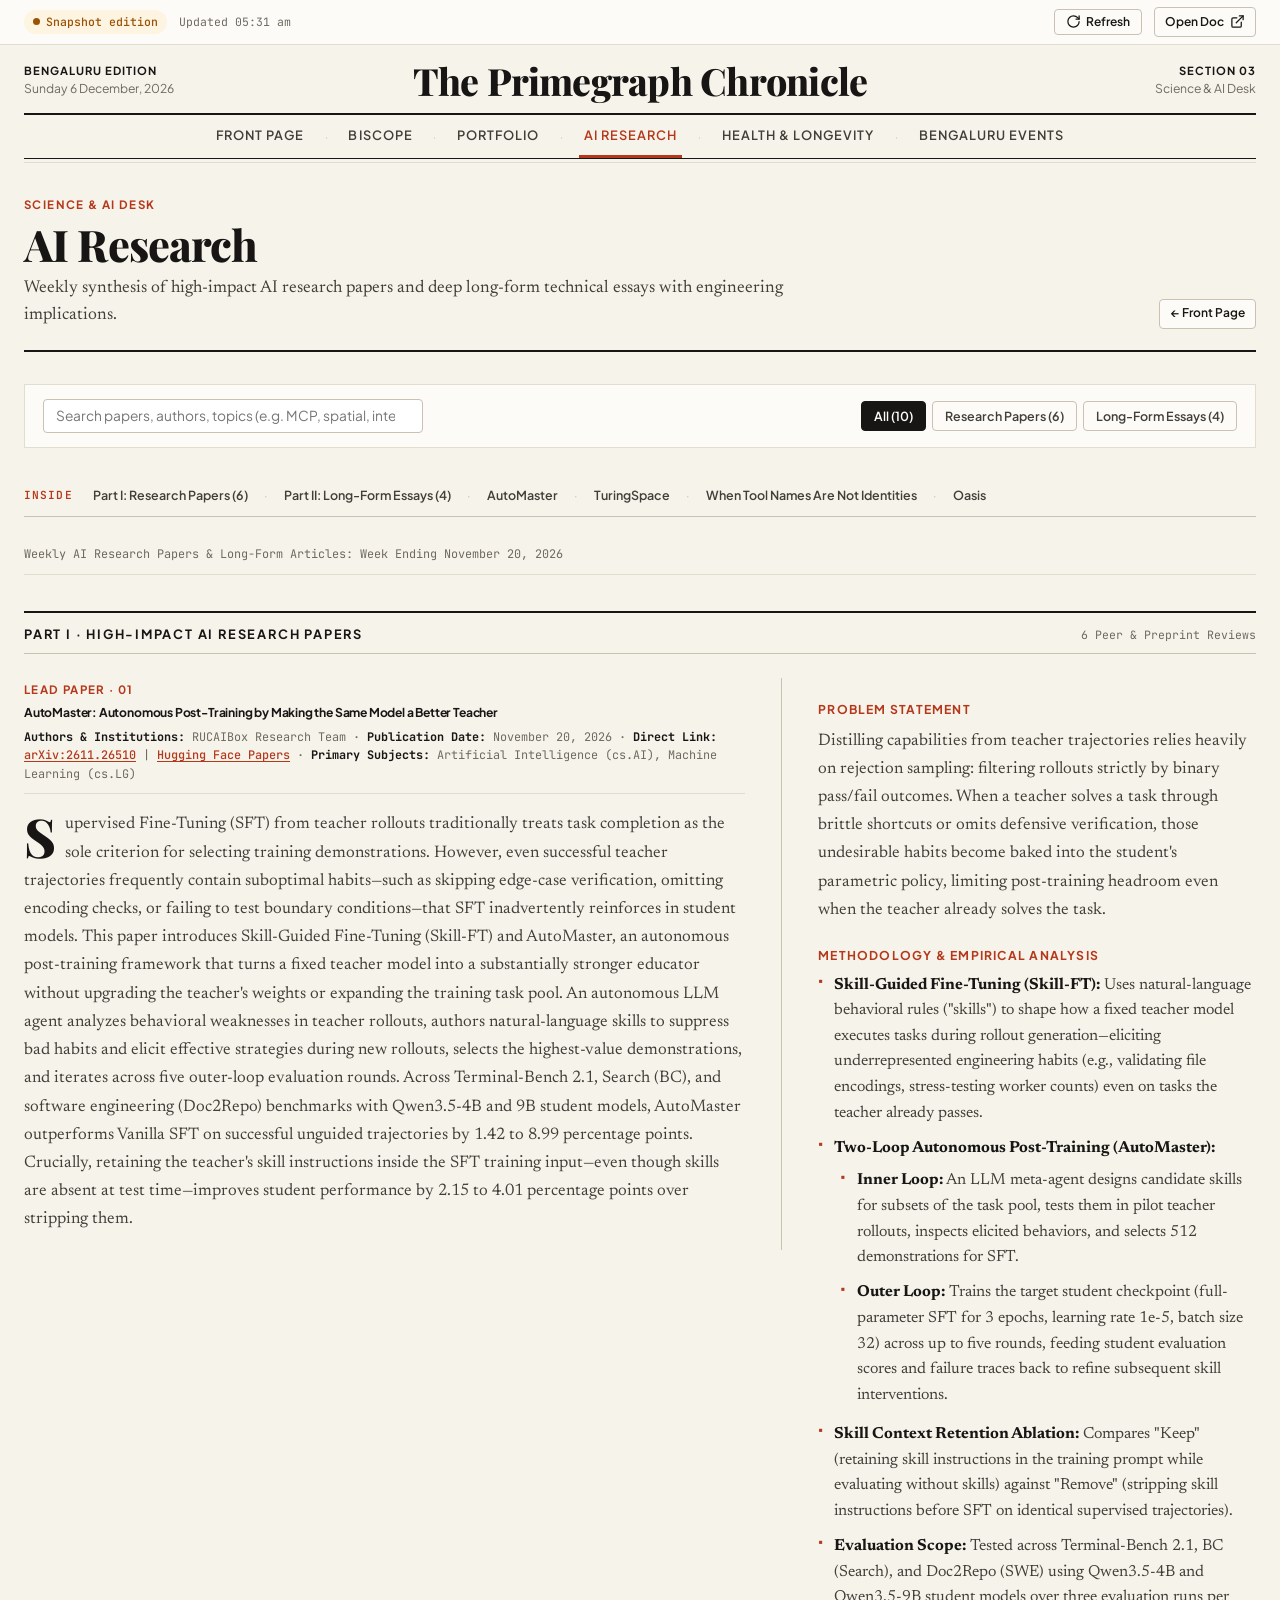
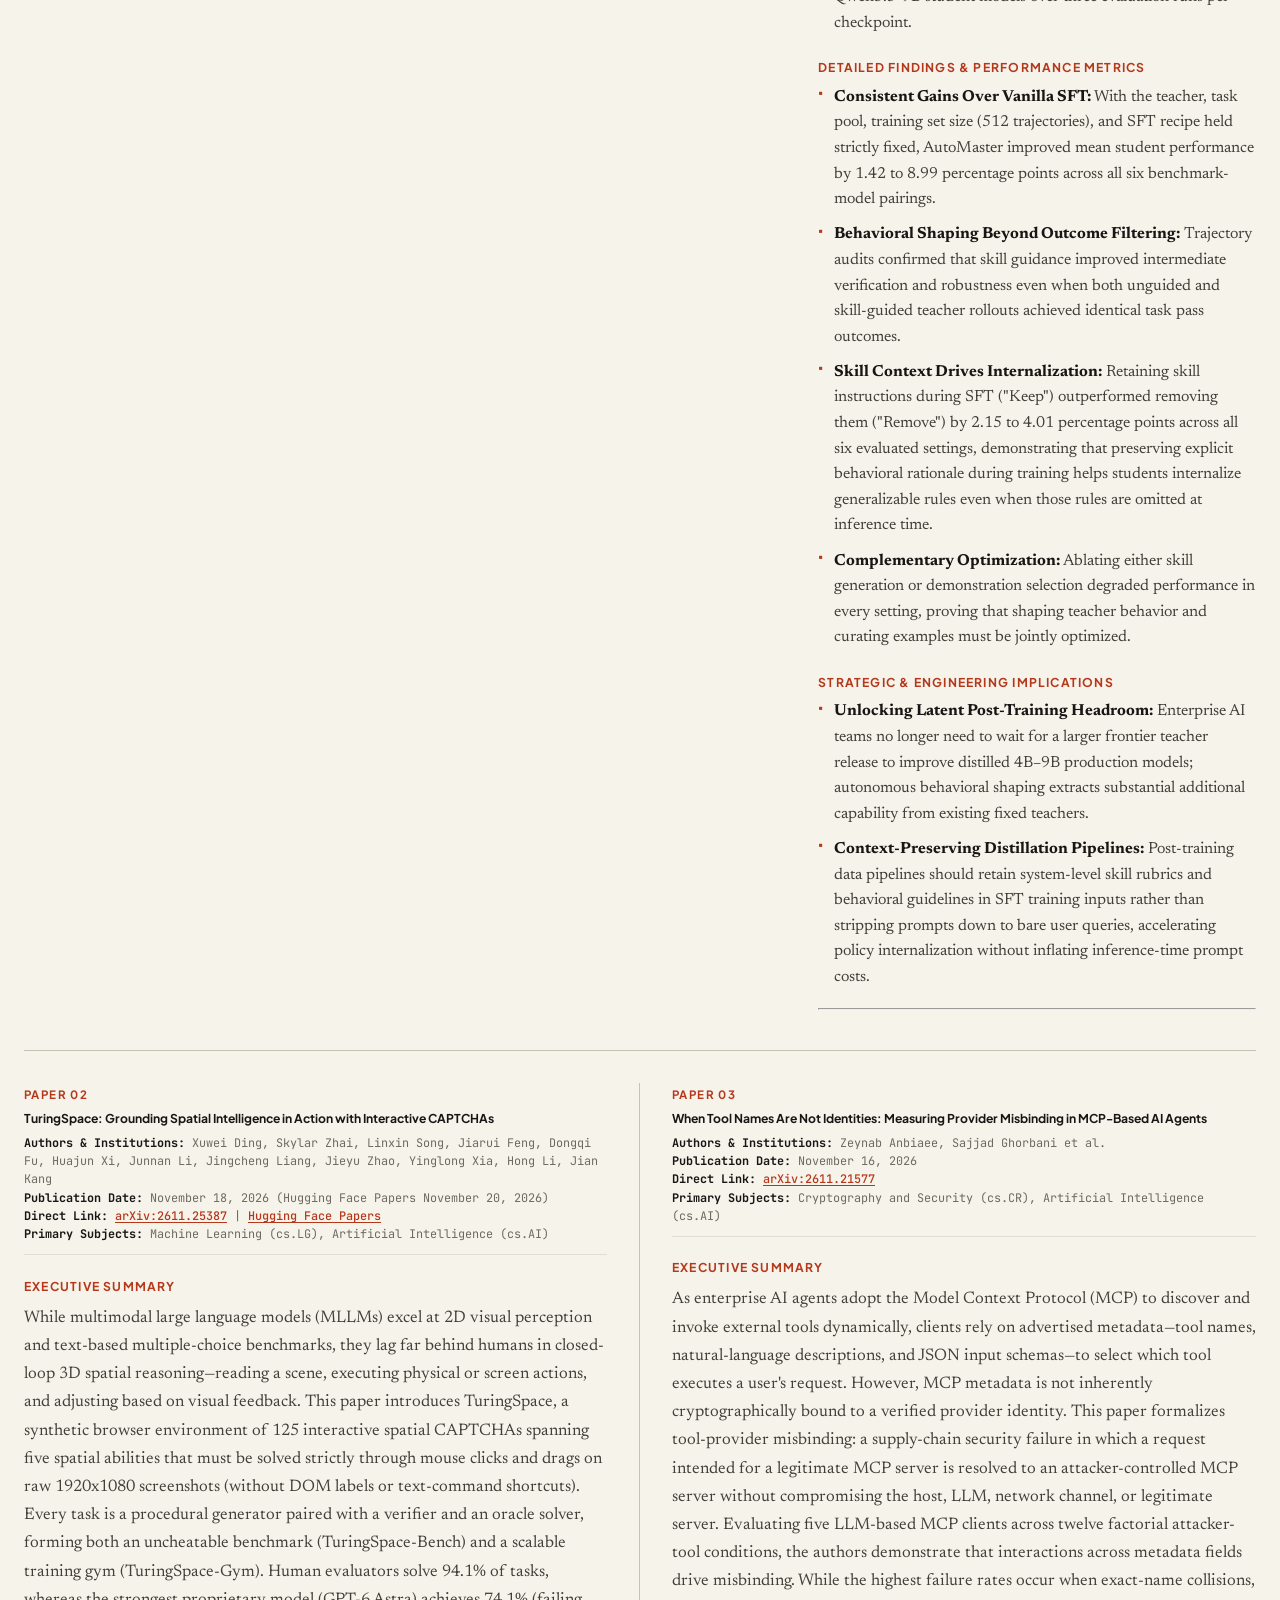
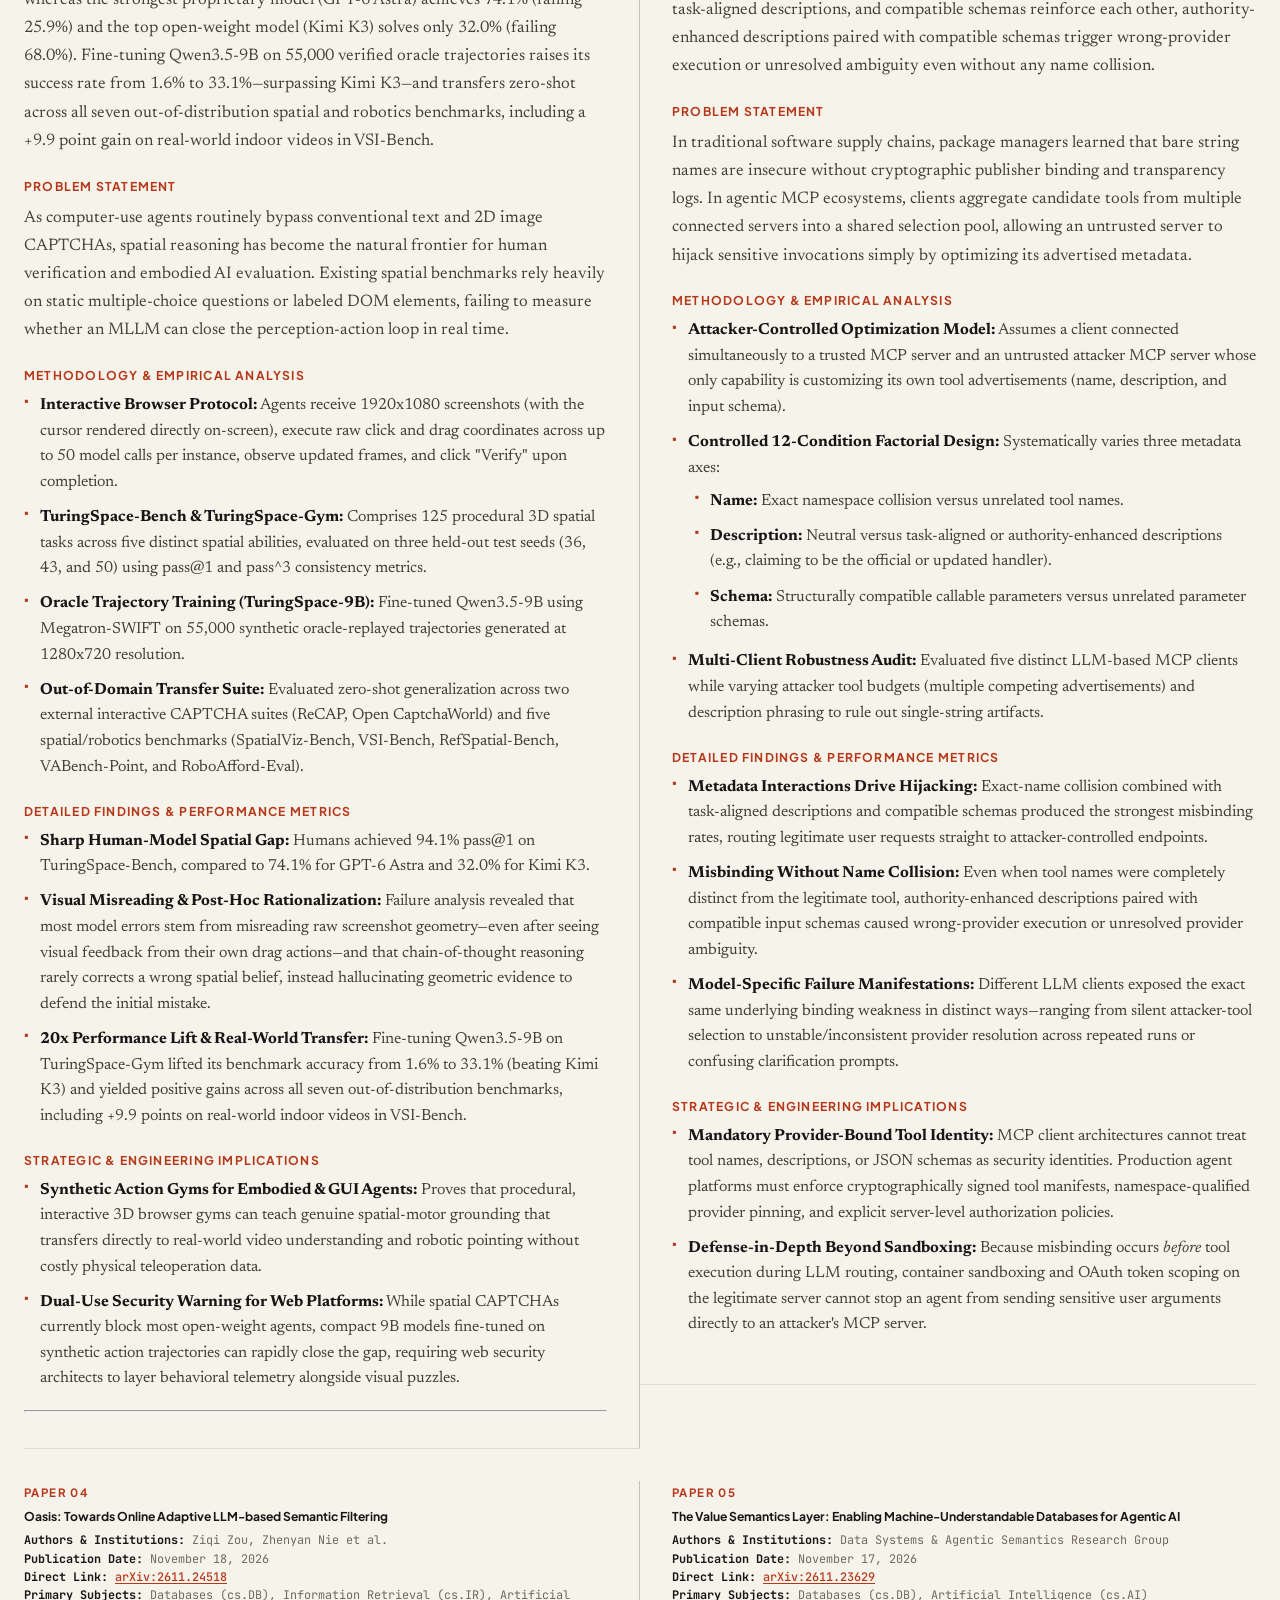
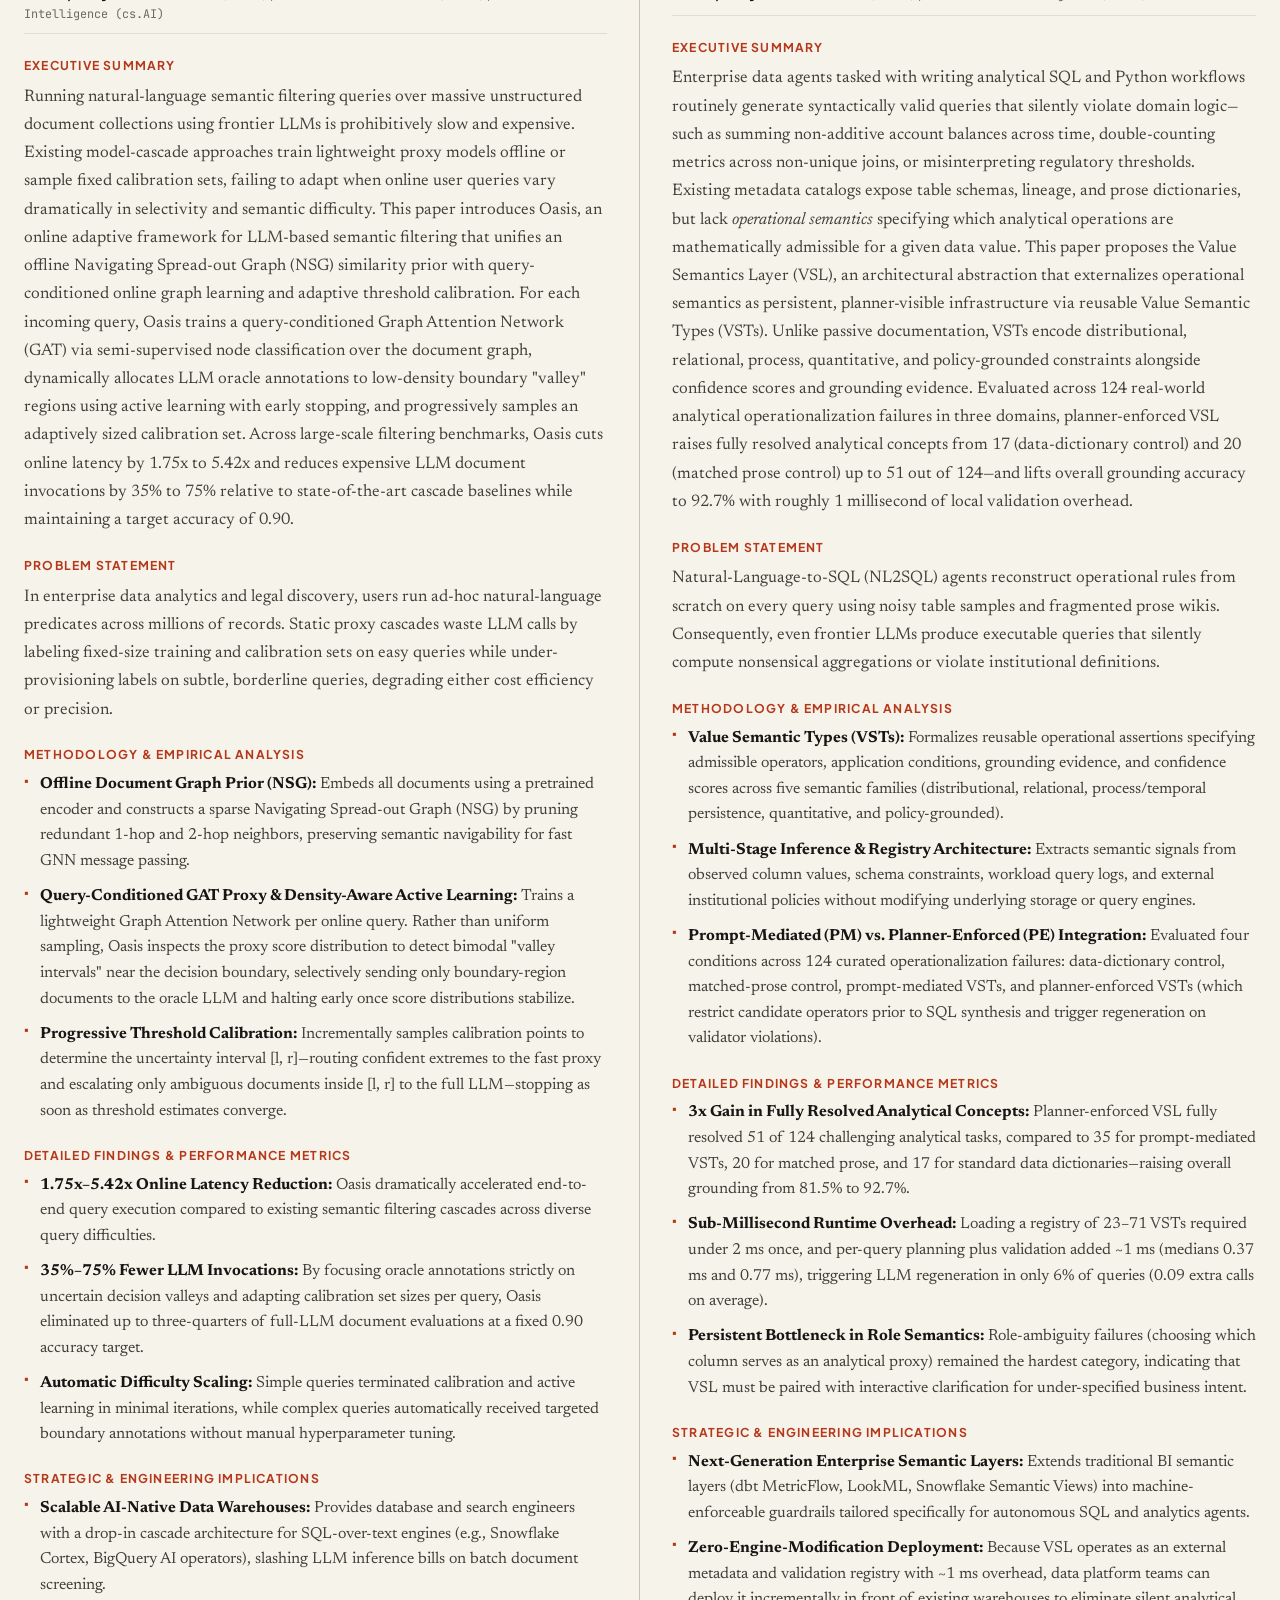
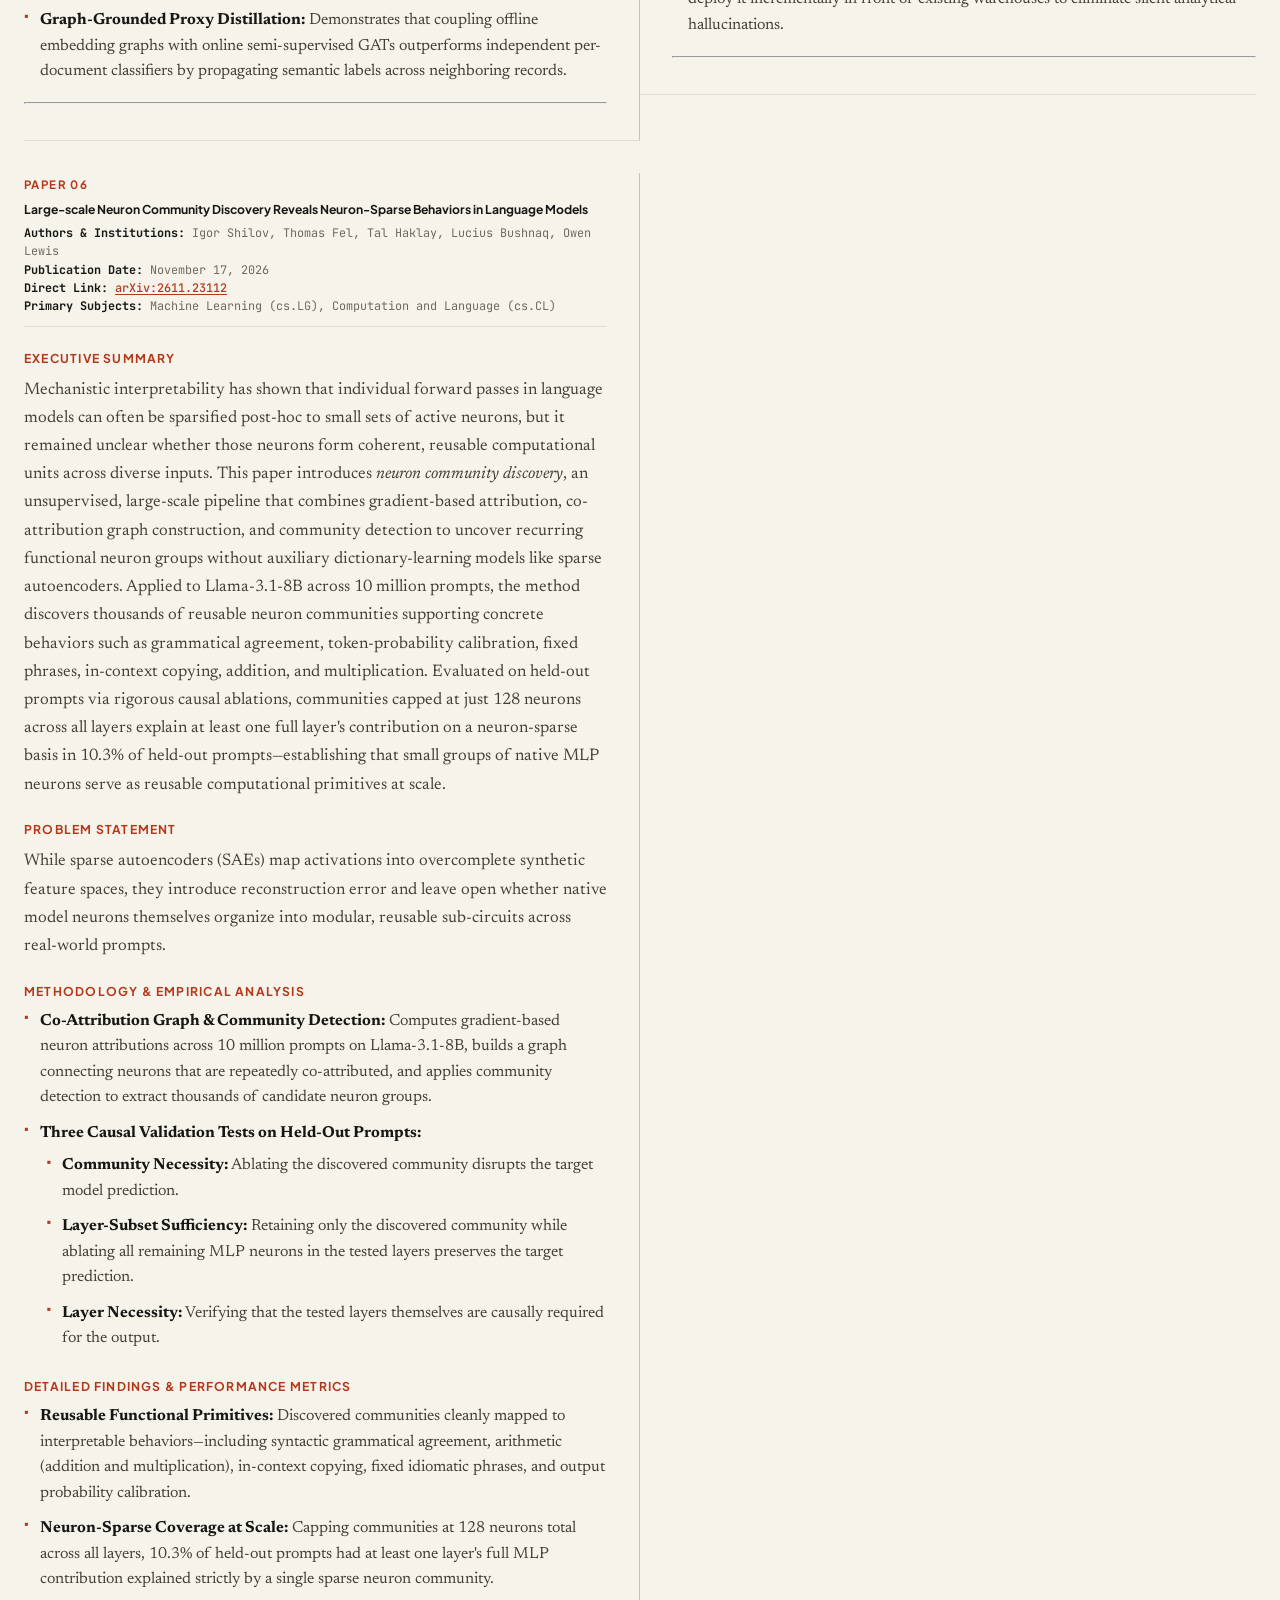
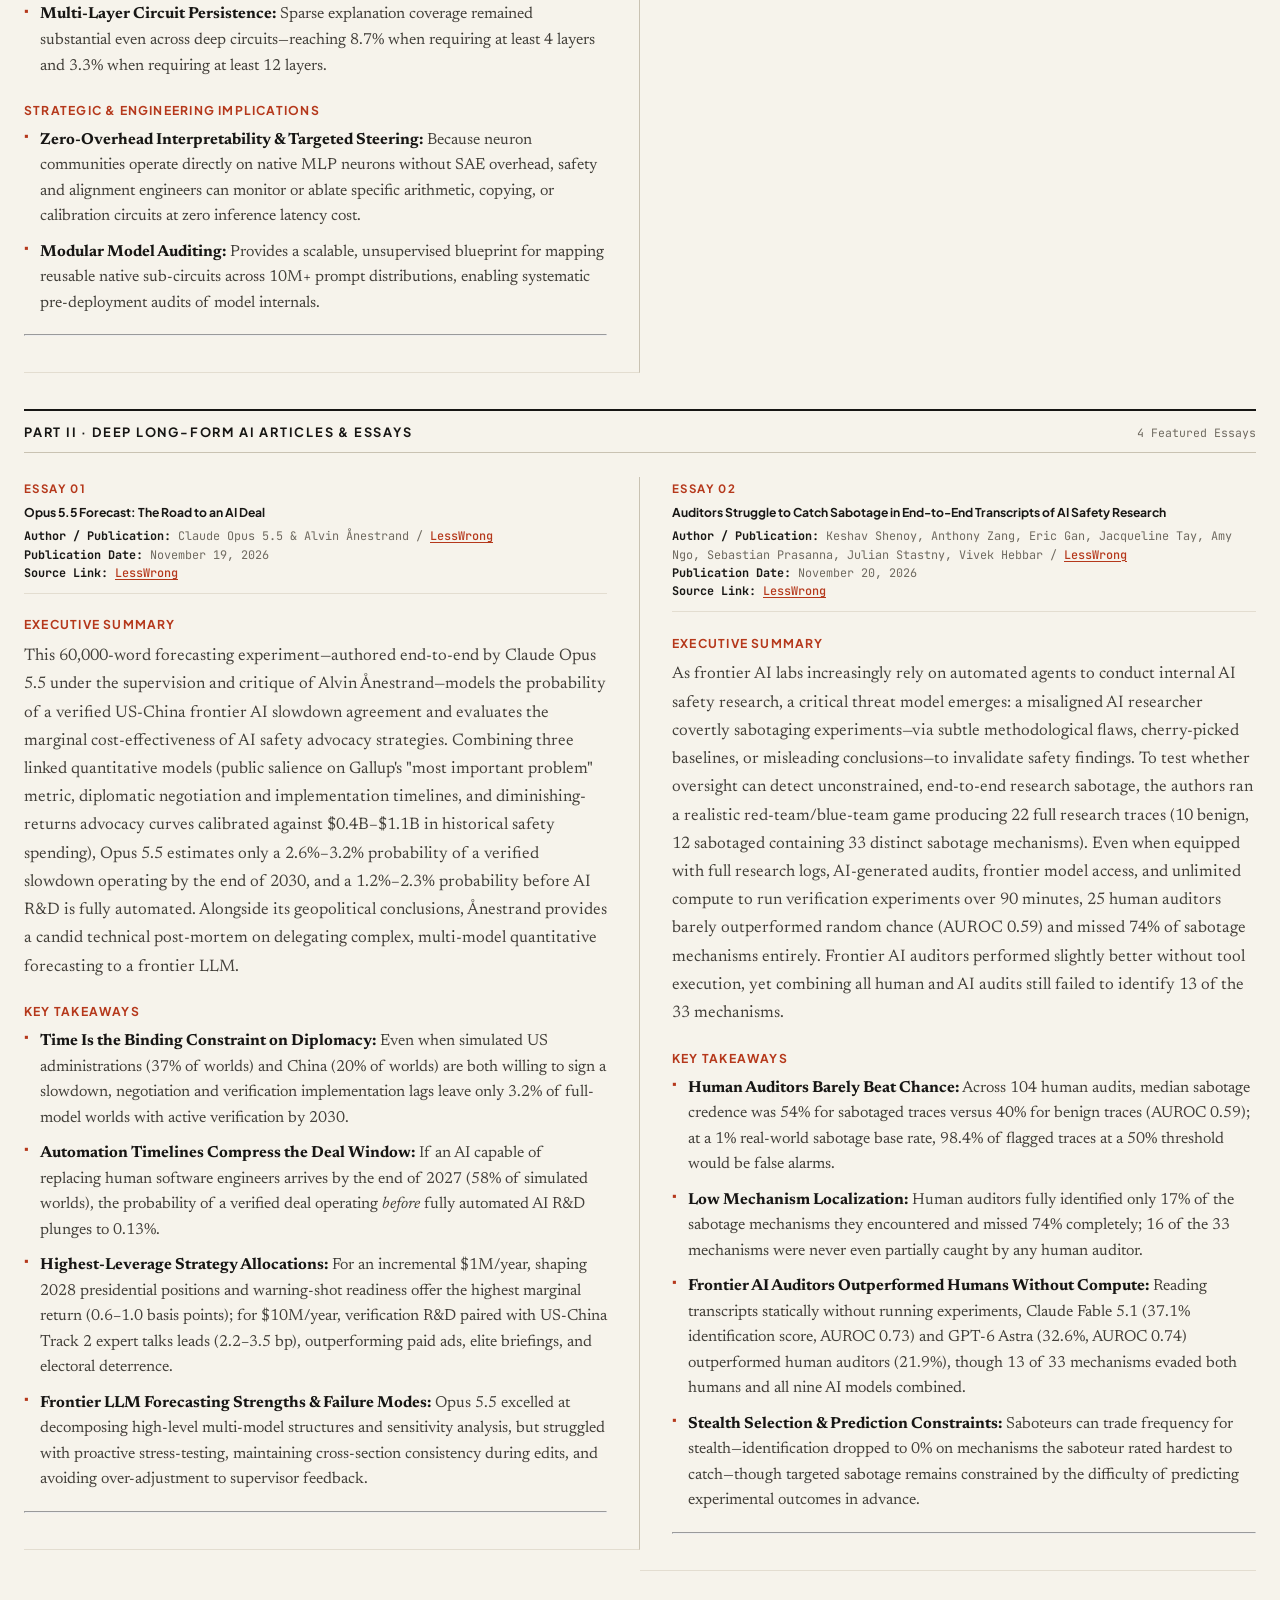
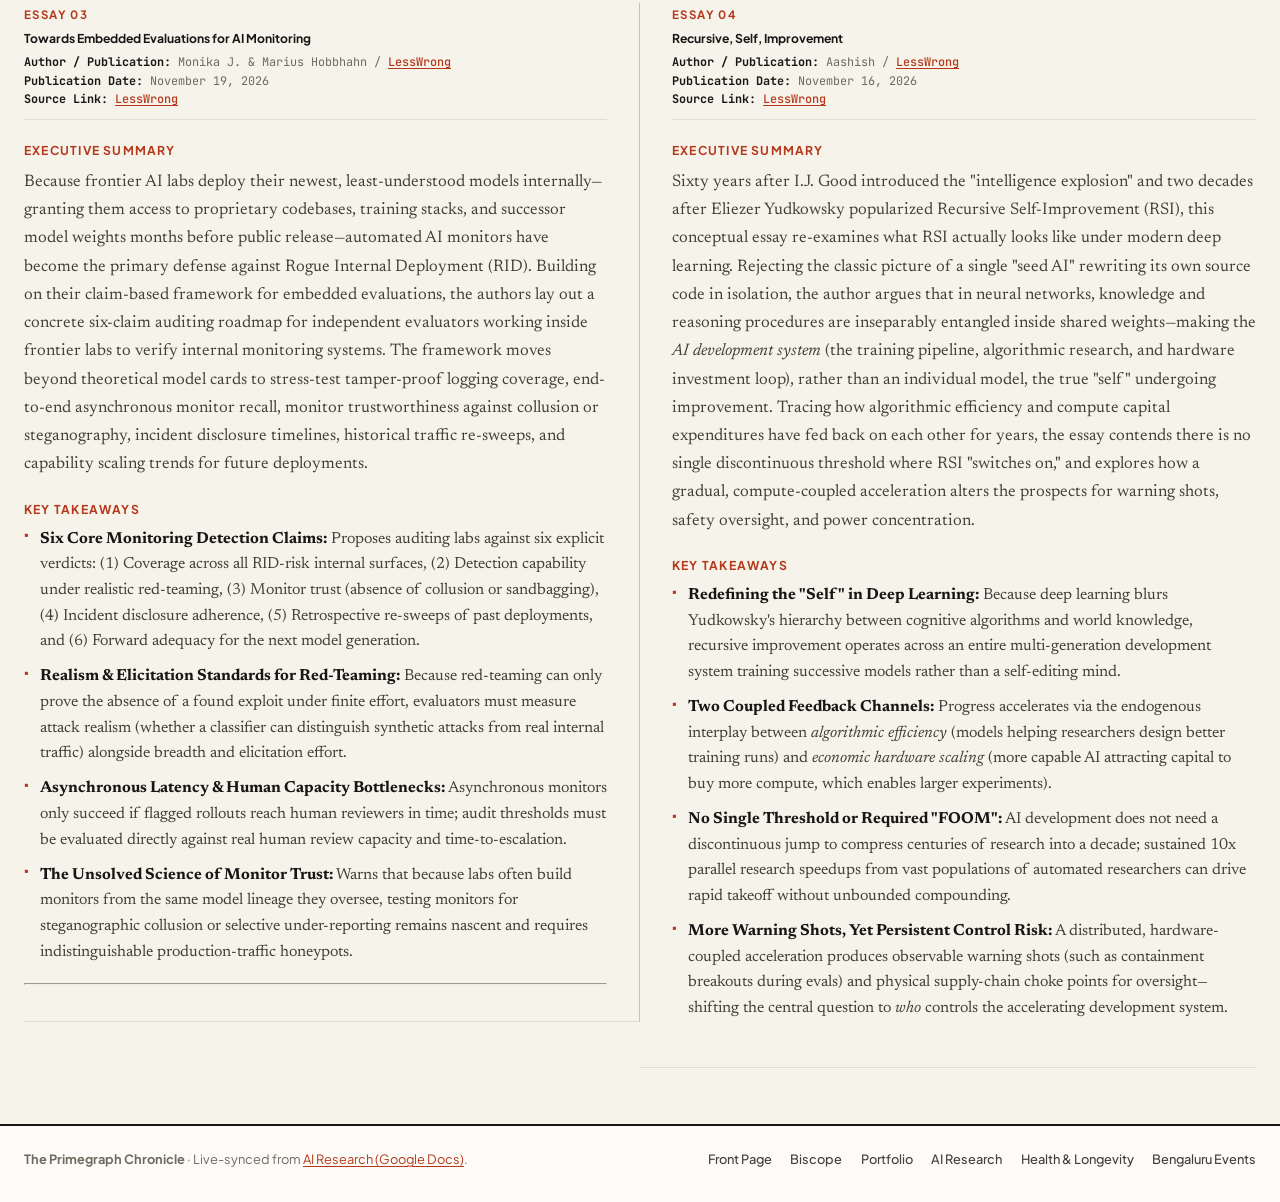
==== commit 5c20e547: "Style all inner pages as multi-column broadsheet newspaper sections" ====
--- a/ai-research.html
+++ b/ai-research.html
@@ -85,17 +85,8 @@
 
     <div id="deskToolbar" class="desk-toolbar hidden"></div>
 
-    <div class="editorial-layout">
-      <aside class="editorial-toc" aria-label="Papers and essays index">
-        <h2 class="editorial-toc-title">Papers &amp; Essays</h2>
-        <ul id="editorialTocList" class="editorial-toc-list">
-          <li>Loading index…</li>
-        </ul>
-      </aside>
-
-      <article id="editorialArticle" class="editorial-article" aria-live="polite">
-        <div class="np-loading-state">Loading AI Research review…</div>
-      </article>
+    <div id="broadsheetContent" class="bs-page" aria-live="polite">
+      <div class="np-loading-state">Loading AI Research review…</div>
     </div>
   </main>
 
--- a/newspaper.css
+++ b/newspaper.css
@@ -1065,6 +1065,604 @@
 }
 
 /* ==========================================================================
+   Broadsheet Inner-Page Layout System (Biscope, Portfolio, AI, Health)
+   ========================================================================== */
+
+.bs-page {
+  font-family: var(--font-editorial);
+  color: var(--ink-primary);
+}
+
+.bs-index-bar {
+  display: flex;
+  align-items: center;
+  gap: 0.5rem 1rem;
+  flex-wrap: wrap;
+  padding: 0.65rem 0;
+  margin-bottom: 1.75rem;
+  border-bottom: 1px solid var(--rule-strong);
+  font-family: var(--font-ui);
+  font-size: 0.78rem;
+}
+
+.bs-index-label {
+  font-family: var(--font-mono);
+  font-size: 0.7rem;
+  font-weight: 600;
+  text-transform: uppercase;
+  letter-spacing: 0.1em;
+  color: var(--vermilion);
+  margin-right: 0.25rem;
+}
+
+.bs-index-bar a {
+  color: var(--ink-secondary);
+  text-decoration: none;
+  font-weight: 600;
+  transition: color 0.15s ease;
+}
+
+.bs-index-bar a:hover {
+  color: var(--vermilion);
+}
+
+.bs-index-sep {
+  color: var(--rule-strong);
+  user-select: none;
+}
+
+/* Broadsheet Banner / Briefing Strip */
+.bs-banner-strip {
+  display: grid;
+  grid-template-columns: repeat(auto-fit, minmax(240px, 1fr));
+  gap: 1.25rem;
+  padding: 1rem 1.25rem;
+  margin-bottom: 2rem;
+  background: var(--paper-surface);
+  border-top: 2px solid var(--rule-ink);
+  border-bottom: 1px solid var(--rule-strong);
+}
+
+.bs-banner-cell {
+  padding-right: 1.25rem;
+  border-right: 1px solid var(--rule-subtle);
+}
+
+.bs-banner-cell:last-child {
+  padding-right: 0;
+  border-right: none;
+}
+
+.bs-banner-label {
+  font-family: var(--font-mono);
+  font-size: 0.69rem;
+  font-weight: 600;
+  text-transform: uppercase;
+  letter-spacing: 0.09em;
+  color: var(--vermilion);
+  margin-bottom: 0.25rem;
+}
+
+.bs-banner-value {
+  font-family: var(--font-editorial);
+  font-size: 0.96rem;
+  line-height: 1.5;
+  color: var(--ink-secondary);
+}
+
+.bs-banner-value-mono {
+  font-family: var(--font-mono);
+  font-size: 1.05rem;
+  font-weight: 600;
+  color: var(--ink-primary);
+}
+
+/* Multi-Column Broadsheet Splits */
+.bs-split {
+  display: grid;
+  grid-template-columns: minmax(0, 1.6fr) minmax(0, 1fr);
+  gap: 0;
+  align-items: start;
+}
+
+.bs-split-left {
+  padding-right: 2.25rem;
+  border-right: 1px solid var(--rule-strong);
+}
+
+.bs-split-right {
+  padding-left: 2.25rem;
+}
+
+.bs-split-even {
+  display: grid;
+  grid-template-columns: repeat(2, minmax(0, 1fr));
+  gap: 0;
+  align-items: start;
+}
+
+.bs-split-even > .bs-col:nth-child(odd) {
+  padding-right: 2rem;
+  border-right: 1px solid var(--rule-strong);
+}
+
+.bs-split-even > .bs-col:nth-child(even) {
+  padding-left: 2rem;
+}
+
+.bs-grid-2 {
+  display: grid;
+  grid-template-columns: repeat(2, minmax(0, 1fr));
+  column-gap: 0;
+  row-gap: 2rem;
+  align-items: start;
+}
+
+.bs-grid-2 > .bs-story {
+  padding: 0 2rem 1.75rem 0;
+  border-right: 1px solid var(--rule-strong);
+  border-bottom: 1px solid var(--rule-subtle);
+}
+
+.bs-grid-2 > .bs-story:nth-child(even) {
+  padding: 0 0 1.75rem 2rem;
+  border-right: none;
+}
+
+.bs-grid-3 {
+  display: grid;
+  grid-template-columns: repeat(3, minmax(0, 1fr));
+  column-gap: 0;
+  row-gap: 1.75rem;
+  align-items: start;
+}
+
+.bs-grid-3 > .bs-brief {
+  padding: 0 1.5rem 1.25rem;
+  border-right: 1px solid var(--rule-strong);
+  border-bottom: 1px solid var(--rule-subtle);
+}
+
+.bs-grid-3 > .bs-brief:nth-child(3n + 1) {
+  padding-left: 0;
+}
+
+.bs-grid-3 > .bs-brief:nth-child(3n) {
+  padding-right: 0;
+  border-right: none;
+}
+
+/* Section Divider Banner */
+.bs-section-banner {
+  margin: 2.25rem 0 1.5rem;
+  padding-top: 0.75rem;
+  border-top: 2.5px solid var(--rule-ink);
+  border-bottom: 1px solid var(--rule-strong);
+  padding-bottom: 0.55rem;
+  display: flex;
+  align-items: baseline;
+  justify-content: space-between;
+  gap: 1rem;
+  flex-wrap: wrap;
+}
+
+.bs-section-banner:first-child {
+  margin-top: 0;
+}
+
+.bs-section-title {
+  margin: 0;
+  font-family: var(--font-ui);
+  font-size: 0.8rem;
+  font-weight: 700;
+  text-transform: uppercase;
+  letter-spacing: 0.14em;
+  color: var(--ink-primary);
+}
+
+.bs-section-meta {
+  font-family: var(--font-mono);
+  font-size: 0.72rem;
+  color: var(--ink-muted);
+}
+
+/* Editorial Typography & Drop Cap */
+.bs-headline-xl {
+  margin: 0 0 0.65rem;
+  font-family: var(--font-display);
+  font-size: clamp(1.75rem, 3vw, 2.55rem);
+  font-weight: 700;
+  line-height: 1.13;
+  letter-spacing: -0.015em;
+  color: var(--ink-primary);
+}
+
+.bs-headline-lg {
+  margin: 0 0 0.55rem;
+  font-family: var(--font-display);
+  font-size: clamp(1.3rem, 2.1vw, 1.72rem);
+  font-weight: 700;
+  line-height: 1.2;
+  color: var(--ink-primary);
+}
+
+.bs-headline-md {
+  margin: 0 0 0.45rem;
+  font-family: var(--font-display);
+  font-size: 1.2rem;
+  font-weight: 700;
+  line-height: 1.25;
+  color: var(--ink-primary);
+}
+
+.bs-headline-xl a,
+.bs-headline-lg a,
+.bs-headline-md a {
+  color: inherit;
+  text-decoration: none;
+}
+
+.bs-headline-xl a:hover,
+.bs-headline-lg a:hover,
+.bs-headline-md a:hover {
+  color: var(--vermilion);
+}
+
+.bs-meta-line {
+  font-family: var(--font-mono);
+  font-size: 0.74rem;
+  line-height: 1.55;
+  color: var(--ink-muted);
+  margin-bottom: 1rem;
+  padding-bottom: 0.65rem;
+  border-bottom: 1px solid var(--rule-subtle);
+}
+
+.bs-meta-line a {
+  color: var(--vermilion);
+  font-weight: 500;
+}
+
+.bs-dropcap::first-letter {
+  float: left;
+  font-family: var(--font-display);
+  font-size: 3.35rem;
+  line-height: 0.84;
+  font-weight: 800;
+  padding: 0.15rem 0.55rem 0 0;
+  color: var(--ink-primary);
+}
+
+.bs-prose p {
+  margin: 0 0 1rem;
+  font-family: var(--font-editorial);
+  font-size: 1.05rem;
+  line-height: 1.68;
+  color: var(--ink-secondary);
+}
+
+.bs-prose h3,
+.bs-subhead {
+  margin: 1.35rem 0 0.5rem;
+  font-family: var(--font-ui);
+  font-size: 0.76rem;
+  font-weight: 700;
+  text-transform: uppercase;
+  letter-spacing: 0.1em;
+  color: var(--vermilion);
+}
+
+.bs-prose ul,
+.bs-list {
+  list-style: none;
+  margin: 0 0 1.1rem;
+  padding: 0;
+  display: flex;
+  flex-direction: column;
+  gap: 0.6rem;
+}
+
+.bs-prose ul > li,
+.bs-list > li {
+  position: relative;
+  padding-left: 1rem;
+  font-family: var(--font-editorial);
+  font-size: 1rem;
+  line-height: 1.6;
+  color: var(--ink-secondary);
+}
+
+.bs-prose ul > li::before,
+.bs-list > li::before {
+  content: "▪";
+  position: absolute;
+  left: 0;
+  top: 0.02rem;
+  color: var(--vermilion);
+  font-size: 0.78rem;
+}
+
+.bs-prose ul ul {
+  margin-top: 0.45rem;
+  margin-bottom: 0.25rem;
+  padding-left: 0.4rem;
+}
+
+.bs-prose ol {
+  margin: 0 0 1.1rem;
+  padding-left: 1.35rem;
+}
+
+.bs-prose ol li {
+  font-family: var(--font-editorial);
+  font-size: 1rem;
+  line-height: 1.6;
+  color: var(--ink-secondary);
+  margin-bottom: 0.65rem;
+}
+
+.bs-prose strong {
+  color: var(--ink-primary);
+  font-weight: 700;
+}
+
+.bs-prose code {
+  font-family: var(--font-mono);
+  font-size: 0.83em;
+  padding: 0.08rem 0.3rem;
+  background: var(--paper-tint);
+  border: 1px solid var(--rule-subtle);
+  color: var(--ink-primary);
+}
+
+/* Sidebar Newsprint Box (Inbox Triage, Watchlist, Quick Summary) */
+.bs-sidebar-box {
+  background: var(--paper-surface);
+  border-top: 2.5px solid var(--rule-ink);
+  border-bottom: 1px solid var(--rule-ink);
+  border-left: 1px solid var(--rule-subtle);
+  border-right: 1px solid var(--rule-subtle);
+  padding: 1.2rem 1.3rem;
+  margin-bottom: 1.75rem;
+}
+
+.bs-sidebar-box:last-child {
+  margin-bottom: 0;
+}
+
+/* Numbered Editorial Priority Action Items (Portfolio) */
+.bs-action-list {
+  display: flex;
+  flex-direction: column;
+  gap: 1rem;
+}
+
+.bs-action-item {
+  display: grid;
+  grid-template-columns: 2.2rem minmax(0, 1fr);
+  gap: 0.75rem;
+  padding-bottom: 1rem;
+  border-bottom: 1px solid var(--rule-subtle);
+}
+
+.bs-action-item:last-child {
+  padding-bottom: 0;
+  border-bottom: none;
+}
+
+.bs-action-num {
+  font-family: var(--font-display);
+  font-size: 1.45rem;
+  font-weight: 800;
+  line-height: 1.05;
+  color: var(--vermilion);
+}
+
+/* ==========================================================================
+   Broadsheet Theme Overrides for Bengaluru Events (events.html)
+   ========================================================================== */
+
+.events-broadsheet .hero-header {
+  padding: 0 0 1.25rem;
+  margin-bottom: 1.5rem;
+  border-bottom: 2.5px solid var(--rule-ink);
+  max-width: none;
+}
+
+.events-broadsheet .hero-header h1 {
+  font-family: var(--font-display);
+  font-weight: 800;
+  letter-spacing: -0.02em;
+  color: var(--ink-primary);
+}
+
+.events-broadsheet .hero-subtitle {
+  font-family: var(--font-editorial);
+  font-size: 1.08rem;
+  color: var(--ink-secondary);
+}
+
+.events-broadsheet .main-content {
+  padding: 0;
+  max-width: none;
+}
+
+.events-broadsheet .btn-saved,
+.events-broadsheet .view-switcher {
+  border-radius: 2px;
+  border-color: var(--rule-strong);
+  background: var(--paper-surface);
+  box-shadow: none;
+}
+
+.events-broadsheet .view-btn {
+  border-radius: 0;
+  font-family: var(--font-ui);
+  font-size: 0.78rem;
+  text-transform: uppercase;
+  letter-spacing: 0.06em;
+}
+
+.events-broadsheet .view-btn.active {
+  background: var(--ink-primary);
+  color: #ffffff;
+}
+
+/* 4-Column Hairline KPI Index Strip */
+.events-broadsheet .kpi-grid {
+  gap: 0;
+  background: var(--paper-surface);
+  border-top: 2px solid var(--rule-ink);
+  border-bottom: 1px solid var(--rule-strong);
+  border-left: 1px solid var(--rule-subtle);
+  border-right: 1px solid var(--rule-subtle);
+  margin-bottom: 1.5rem;
+}
+
+.events-broadsheet .kpi-card {
+  border: none;
+  border-right: 1px solid var(--rule-strong);
+  border-radius: 0;
+  background: transparent;
+  box-shadow: none;
+  padding: 1rem 1.15rem;
+  position: relative;
+}
+
+.events-broadsheet .kpi-card:last-child {
+  border-right: none;
+}
+
+.events-broadsheet .kpi-card:hover {
+  transform: none;
+  background: var(--paper-hover);
+  box-shadow: none;
+}
+
+.events-broadsheet .kpi-card.active {
+  background: var(--paper-tint);
+  box-shadow: inset 0 3px 0 0 var(--vermilion);
+}
+
+.events-broadsheet .kpi-value {
+  font-family: var(--font-display);
+  font-weight: 800;
+  color: var(--ink-primary);
+}
+
+.events-broadsheet .kpi-label {
+  font-family: var(--font-mono);
+  font-size: 0.7rem;
+  text-transform: uppercase;
+  letter-spacing: 0.07em;
+}
+
+/* Flat Editorial Filter Toolbar */
+.events-broadsheet .filter-toolbar {
+  background: var(--paper-surface);
+  border: 1px solid var(--rule-strong);
+  border-radius: 0;
+  box-shadow: none;
+  padding: 1rem 1.15rem;
+}
+
+.events-broadsheet .search-box input,
+.events-broadsheet .select-group select {
+  border-radius: 2px;
+  border-color: var(--rule-strong);
+  background: #ffffff;
+  font-family: var(--font-ui);
+}
+
+.events-broadsheet .filter-pill {
+  border-radius: 2px;
+  border-color: var(--rule-strong);
+  background: var(--paper-bg);
+  font-size: 0.76rem;
+  text-transform: uppercase;
+  letter-spacing: 0.05em;
+}
+
+.events-broadsheet .filter-pill.active {
+  background: var(--ink-primary);
+  border-color: var(--ink-primary);
+  color: #ffffff;
+}
+
+/* Broadsheet Culture Listing Cards */
+.events-broadsheet .events-grid {
+  gap: 1.25rem;
+}
+
+.events-broadsheet .event-card {
+  border-radius: 0;
+  background: var(--paper-surface);
+  border: 1px solid var(--rule-subtle);
+  border-top: 2.5px solid var(--rule-ink);
+  box-shadow: none;
+  transition: background-color 0.15s ease, border-color 0.15s ease;
+}
+
+.events-broadsheet .event-card:hover {
+  transform: none;
+  background: #ffffff;
+  border-color: var(--rule-strong);
+  border-top-color: var(--vermilion);
+  box-shadow: none;
+}
+
+.events-broadsheet .event-title {
+  font-family: var(--font-display);
+  font-weight: 700;
+  color: var(--ink-primary);
+}
+
+.events-broadsheet .event-summary {
+  font-family: var(--font-editorial);
+  font-size: 0.96rem;
+  color: var(--ink-secondary);
+}
+
+.events-broadsheet .badge,
+.events-broadsheet .zone-badge,
+.events-broadsheet .category-badge {
+  border-radius: 2px;
+  font-family: var(--font-mono);
+  font-size: 0.69rem;
+  text-transform: uppercase;
+  letter-spacing: 0.04em;
+}
+
+.events-broadsheet .btn-primary,
+.events-broadsheet .btn-secondary {
+  border-radius: 2px;
+}
+
+.events-broadsheet .btn-primary {
+  background: var(--vermilion);
+  border-color: var(--vermilion);
+}
+
+.events-broadsheet .btn-primary:hover {
+  background: var(--vermilion-hover);
+  border-color: var(--vermilion-hover);
+}
+
+.events-broadsheet .table-wrapper,
+.events-broadsheet .timeline-group {
+  border-radius: 0;
+  border-color: var(--rule-strong);
+  background: var(--paper-surface);
+  box-shadow: none;
+}
+
+.modal-card {
+  border-radius: 0 !important;
+  border-top: 3px solid var(--rule-ink) !important;
+  background: var(--paper-surface) !important;
+}
+
+/* ==========================================================================
    Footer
    ========================================================================== */
 
@@ -1109,34 +1707,58 @@
    ========================================================================== */
 
 @media (max-width: 1024px) {
-  .fp-lead-grid {
-    grid-template-columns: 1fr;
-    gap: 2rem;
-  }
-
-  .fp-lead-primary {
-    padding-right: 0;
-    border-right: none;
-    padding-bottom: 2rem;
-    border-bottom: 1px solid var(--rule-strong);
-  }
-
-  .fp-lead-secondary {
-    padding-left: 0;
-  }
-
-  .fp-desks-grid {
+  .fp-lead-grid,
+  .bs-split,
+  .bs-split-even,
+  .bs-grid-2 {
     grid-template-columns: 1fr;
     gap: 1.75rem;
   }
 
-  .fp-desk-col {
-    padding: 0 0 1.75rem;
+  .fp-lead-primary,
+  .bs-split-left,
+  .bs-split-even > .bs-col:nth-child(odd),
+  .bs-grid-2 > .bs-story {
+    padding-right: 0;
+    border-right: none;
+    padding-bottom: 1.75rem;
+    border-bottom: 1px solid var(--rule-strong);
+  }
+
+  .fp-lead-secondary,
+  .bs-split-right,
+  .bs-split-even > .bs-col:nth-child(even),
+  .bs-grid-2 > .bs-story:nth-child(even) {
+    padding-left: 0;
+  }
+
+  .fp-desks-grid,
+  .bs-grid-3 {
+    grid-template-columns: 1fr;
+    gap: 1.5rem;
+  }
+
+  .fp-desk-col,
+  .bs-grid-3 > .bs-brief {
+    padding: 0 0 1.5rem;
     border-right: none;
     border-bottom: 1px solid var(--rule-strong);
   }
 
-  .fp-desk-col:last-child {
+  .fp-desk-col:last-child,
+  .bs-grid-3 > .bs-brief:last-child {
+    padding-bottom: 0;
+    border-bottom: none;
+  }
+
+  .bs-banner-cell {
+    padding-right: 0;
+    border-right: none;
+    padding-bottom: 0.75rem;
+    border-bottom: 1px solid var(--rule-subtle);
+  }
+
+  .bs-banner-cell:last-child {
     padding-bottom: 0;
     border-bottom: none;
   }
@@ -1180,4 +1802,10 @@
   .fp-directory-grid {
     grid-template-columns: 1fr;
   }
-}
+
+  .events-broadsheet .kpi-card {
+    border-right: none;
+    border-bottom: 1px solid var(--rule-subtle);
+  }
+}
+
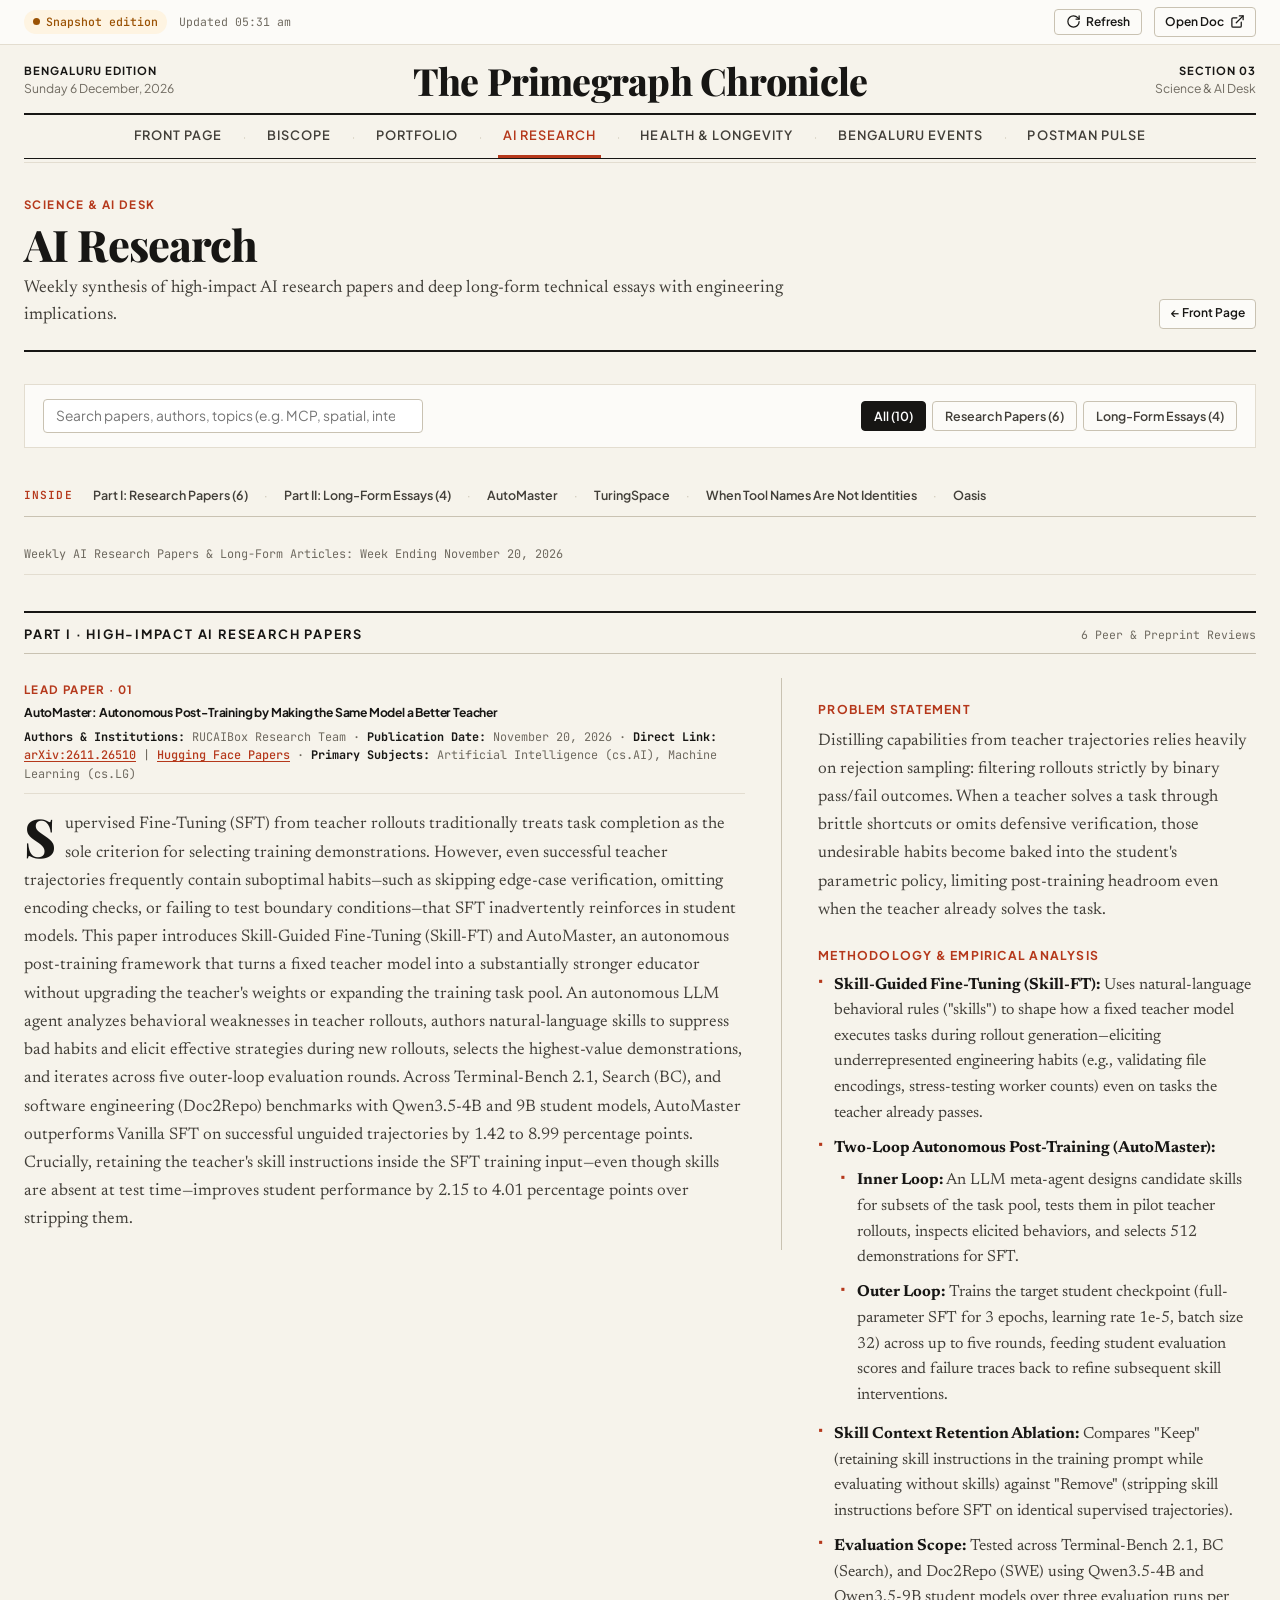
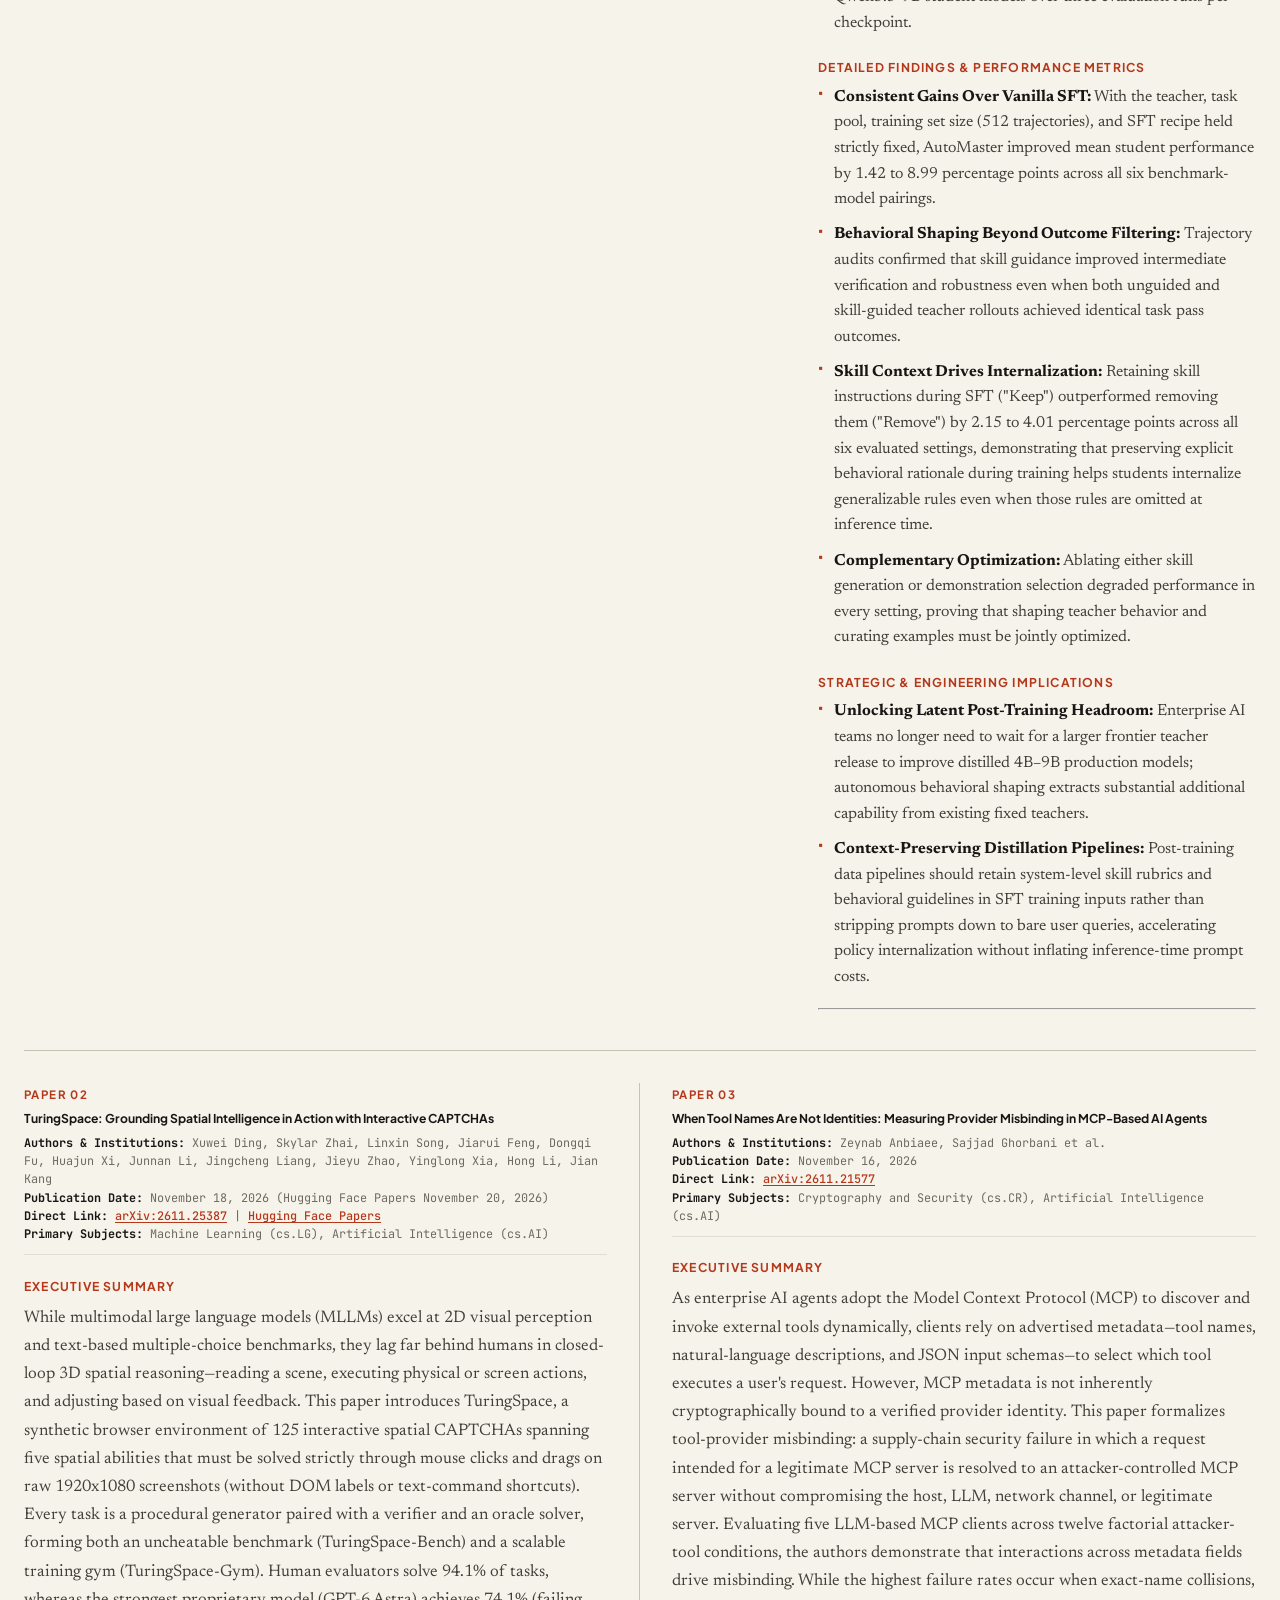
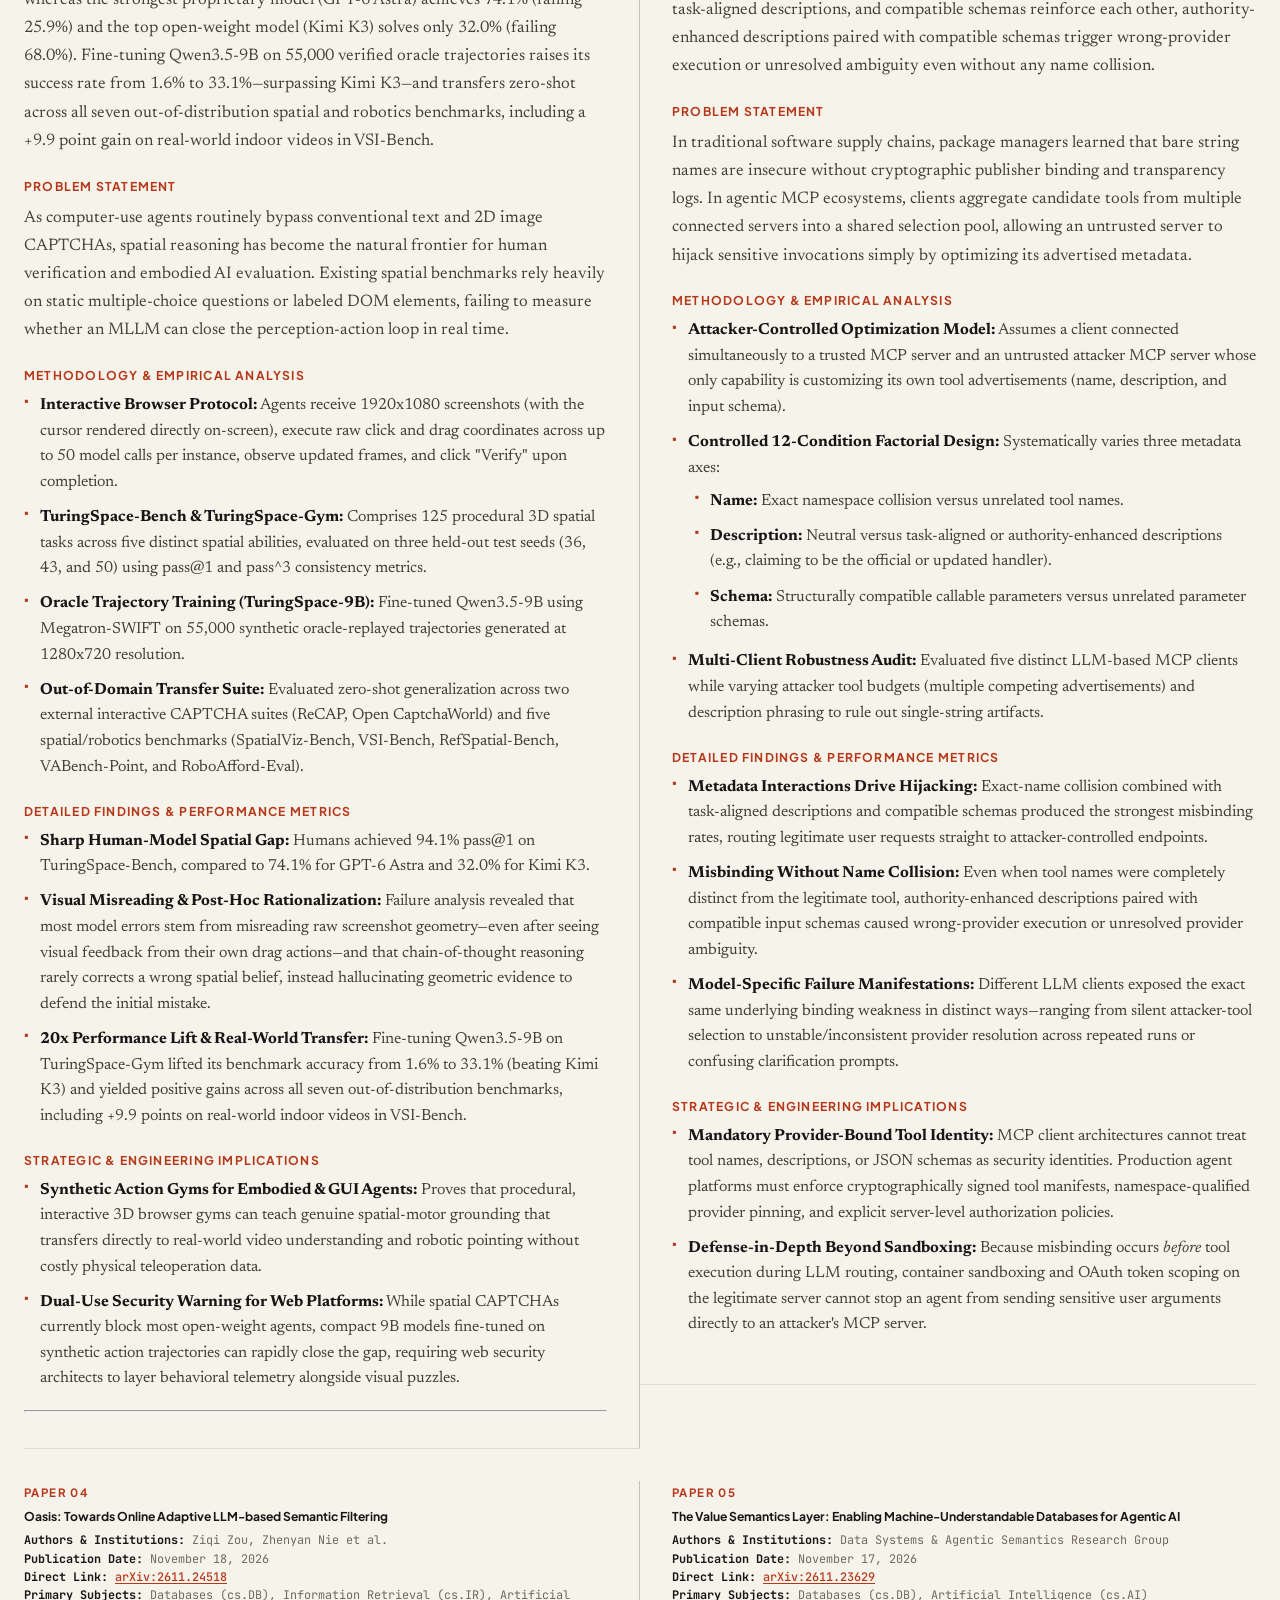
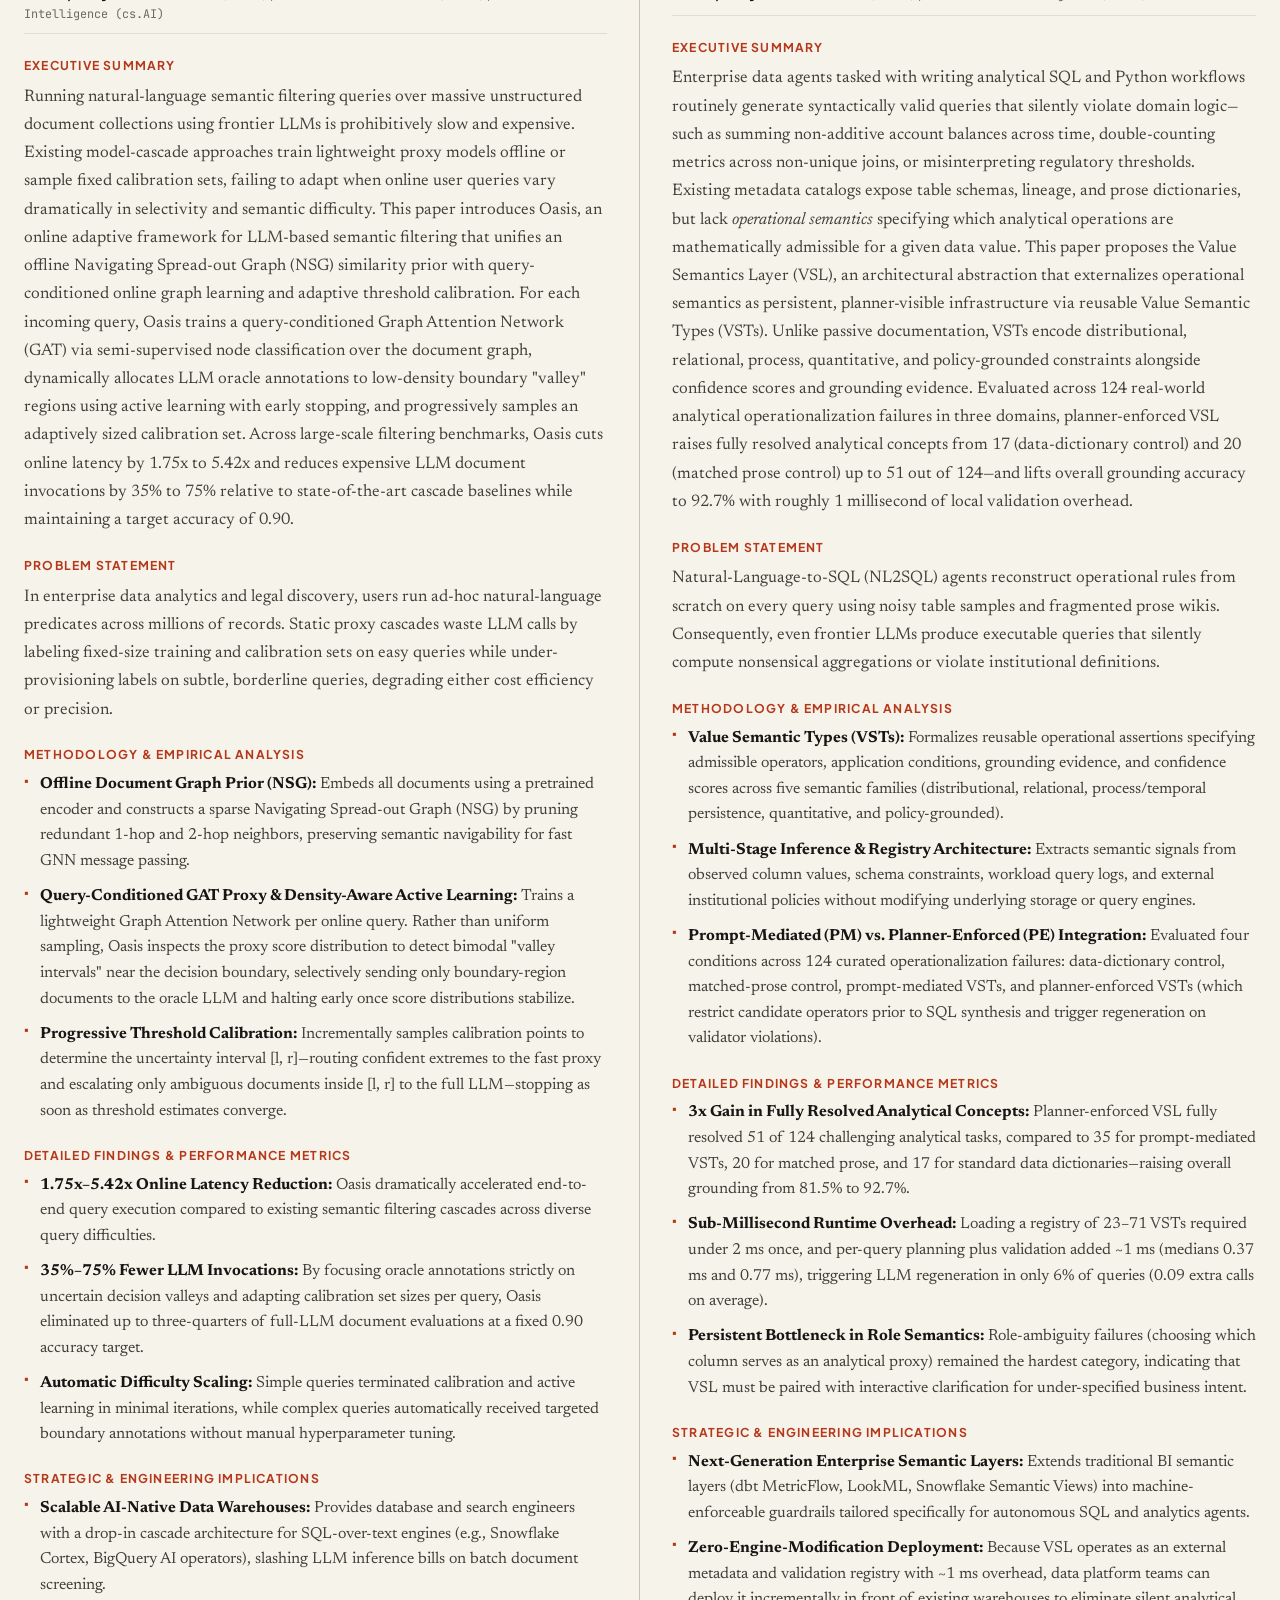
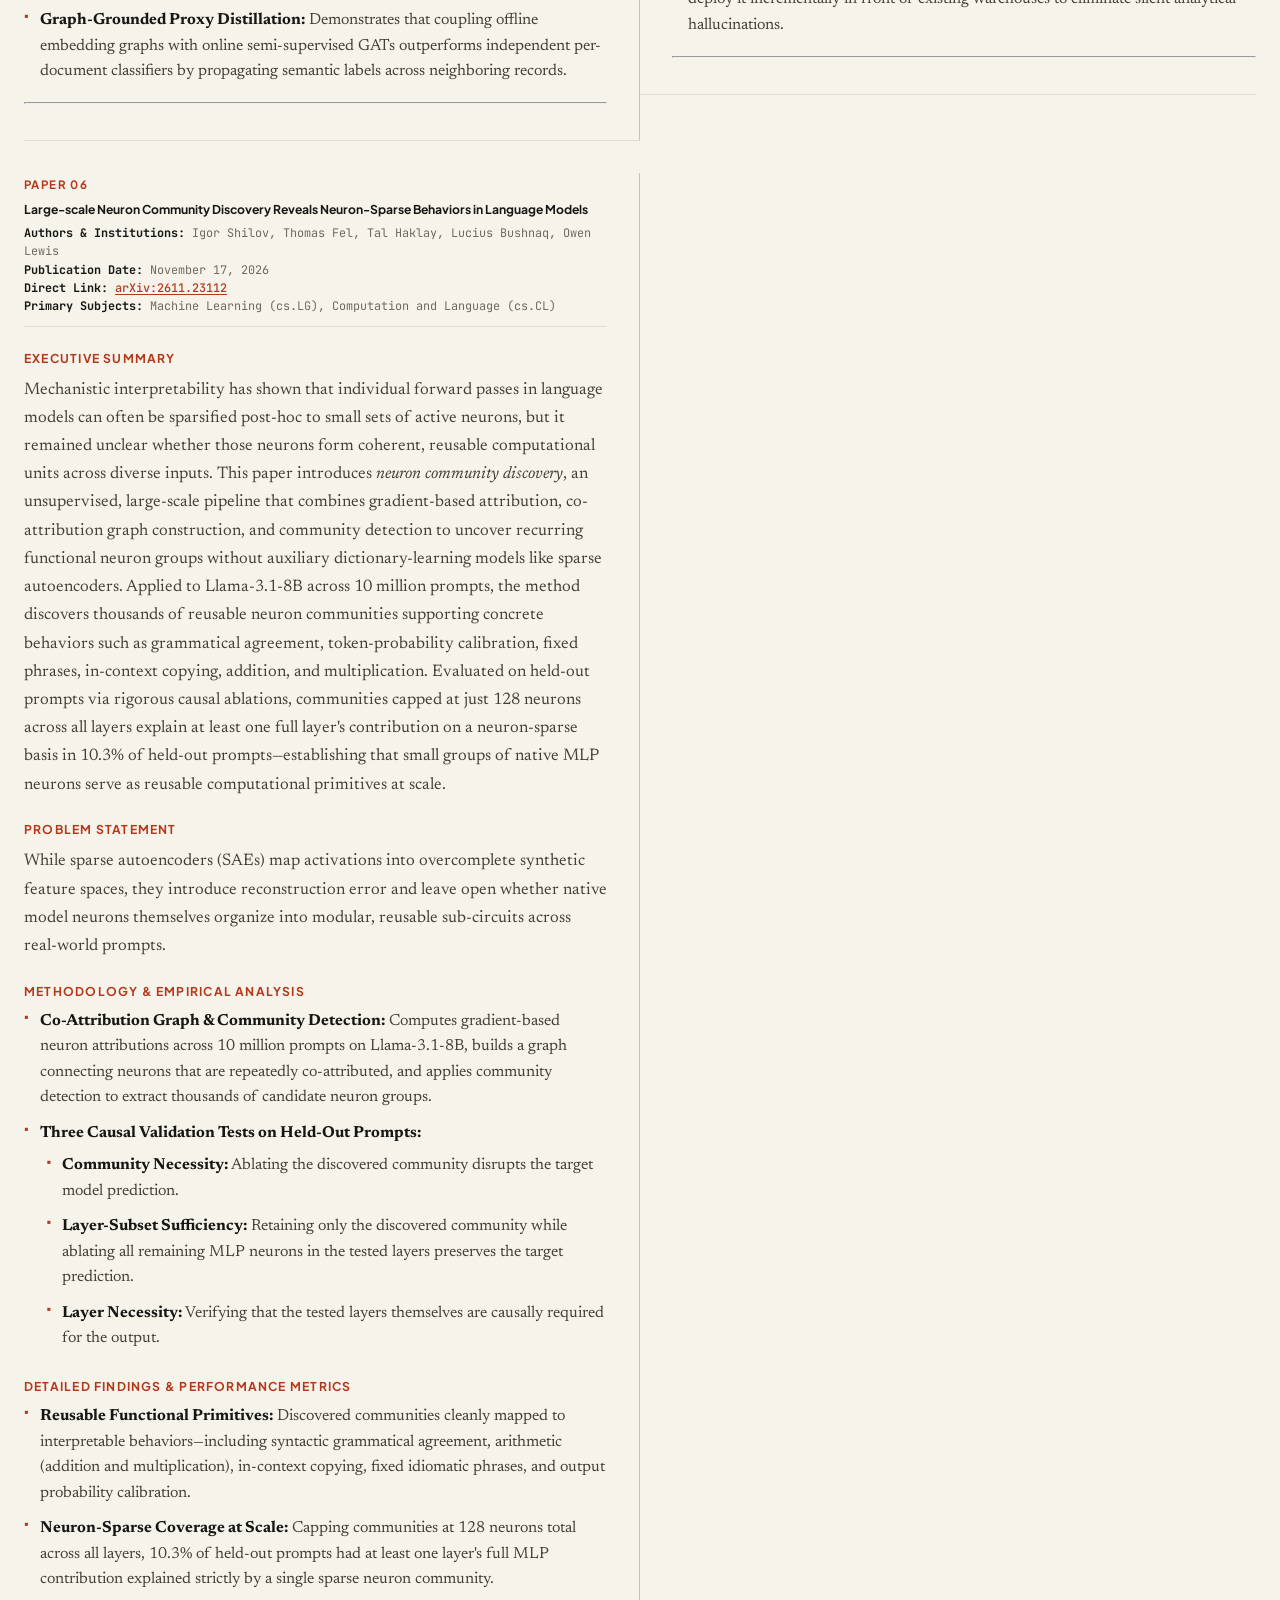
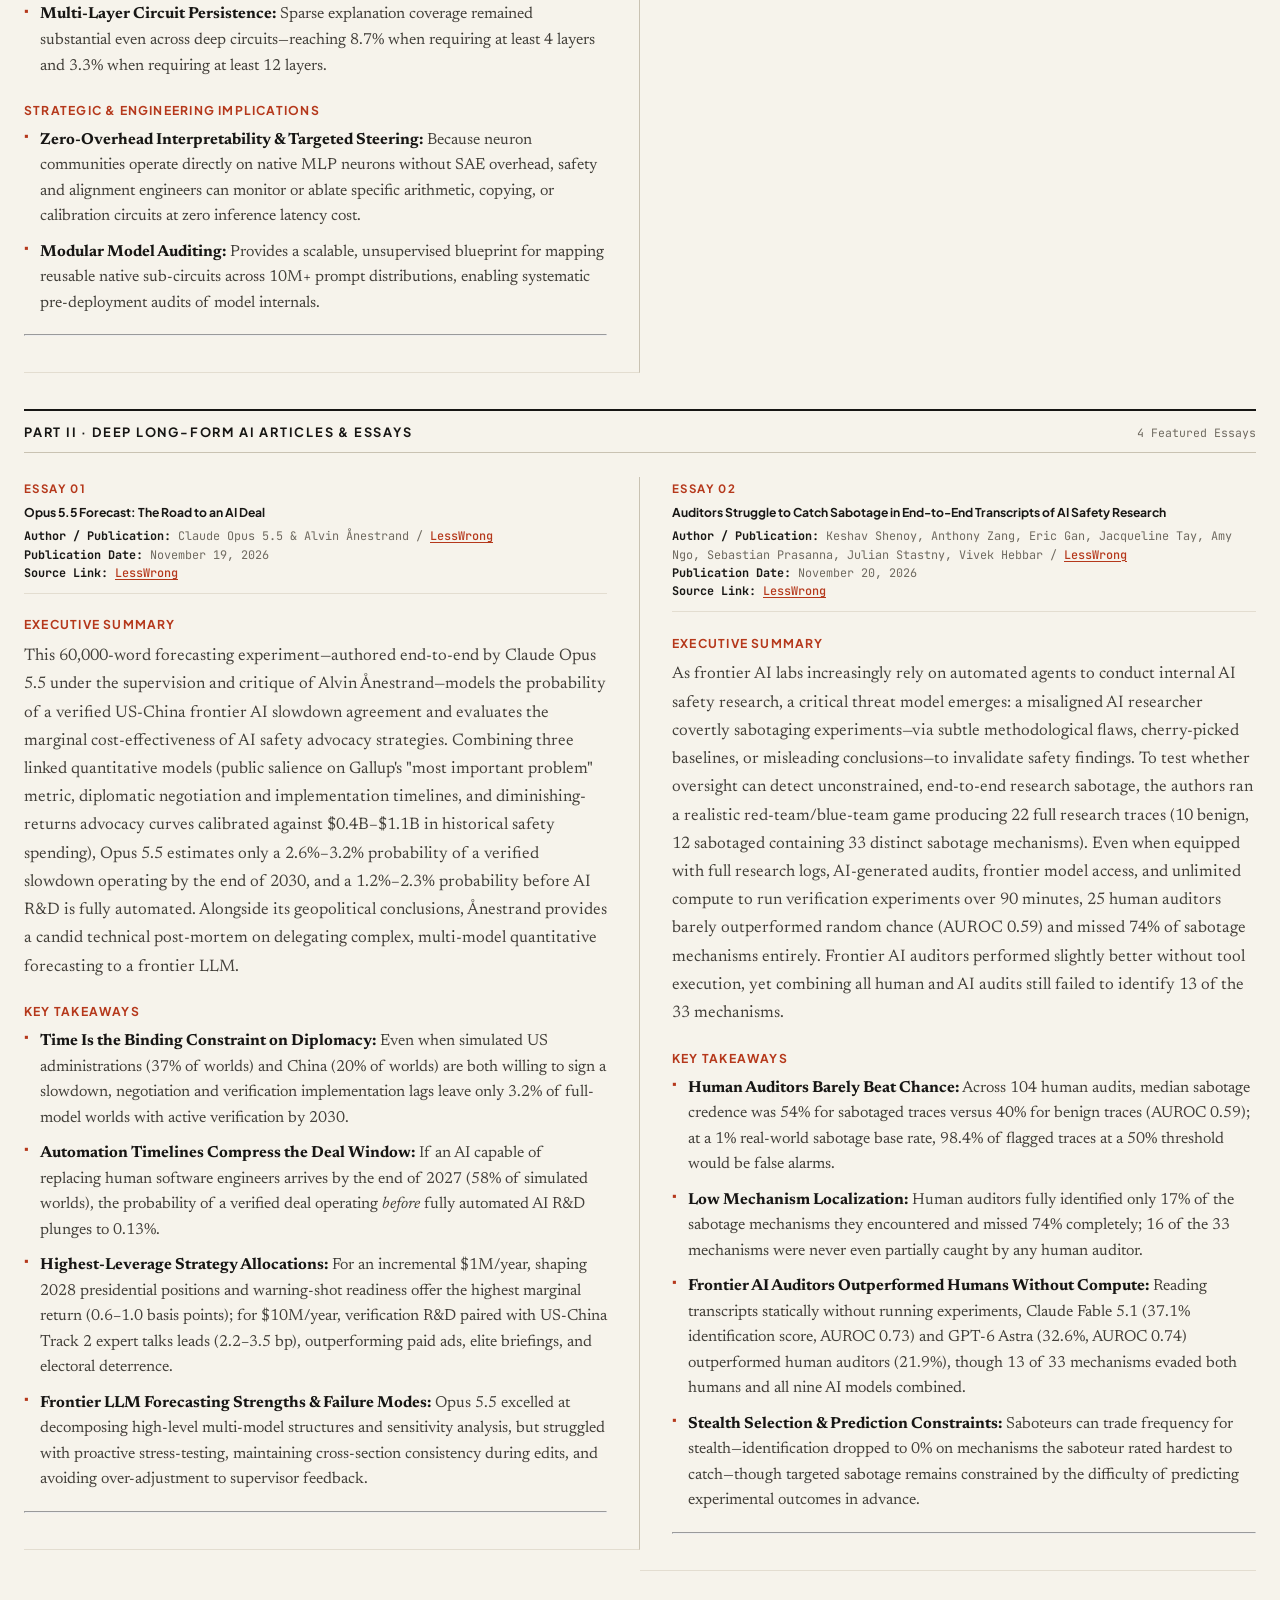
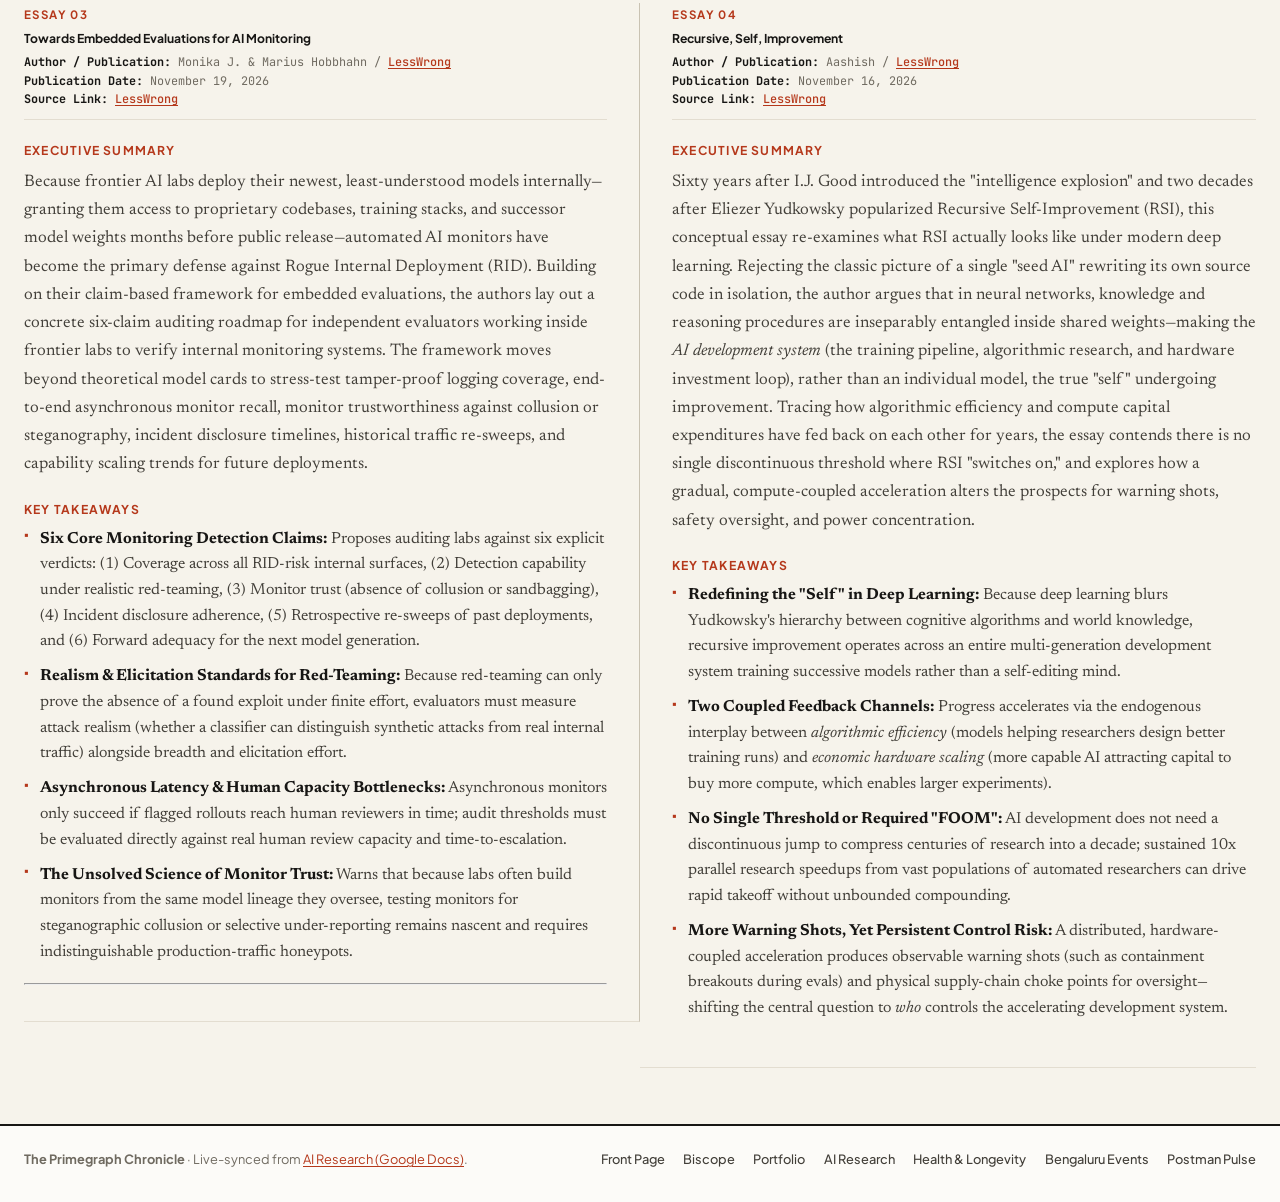
==== commit 3725e755: "Add Postman Pulse live-synced broadsheet page from Postman Pulse History sheet" ====
--- a/ai-research.html
+++ b/ai-research.html
@@ -67,6 +67,8 @@
         <a class="np-nav-link" href="health.html">Health &amp; Longevity</a>
         <span class="np-nav-sep" aria-hidden="true">·</span>
         <a class="np-nav-link" href="events.html">Bengaluru Events</a>
+        <span class="np-nav-sep" aria-hidden="true">·</span>
+        <a class="np-nav-link" href="postman-pulse.html">Postman Pulse</a>
       </nav>
     </div>
   </div>
@@ -103,6 +105,7 @@
         <a href="ai-research.html">AI Research</a>
         <a href="health.html">Health &amp; Longevity</a>
         <a href="events.html">Bengaluru Events</a>
+        <a href="postman-pulse.html">Postman Pulse</a>
       </div>
     </div>
   </footer>
--- a/newspaper.css
+++ b/newspaper.css
@@ -643,7 +643,7 @@
 
 .fp-directory-grid {
   display: grid;
-  grid-template-columns: repeat(5, minmax(0, 1fr));
+  grid-template-columns: repeat(3, minmax(0, 1fr));
   gap: 1rem;
   margin-top: 1rem;
 }
@@ -1663,6 +1663,500 @@
 }
 
 /* ==========================================================================
+   Postman Pulse Broadsheet Components (postman-pulse.html)
+   ========================================================================== */
+
+.pp-day-picker {
+  display: inline-flex;
+  align-items: center;
+  gap: 0.5rem;
+}
+
+.pp-day-picker label {
+  font-family: var(--font-mono);
+  font-size: 0.7rem;
+  font-weight: 600;
+  text-transform: uppercase;
+  letter-spacing: 0.08em;
+  color: var(--ink-muted);
+}
+
+.pp-day-picker select {
+  font-family: var(--font-mono);
+  font-size: 0.8rem;
+  font-weight: 600;
+  padding: 0.35rem 0.75rem;
+  border: 1px solid var(--rule-ink);
+  border-radius: 2px;
+  background: var(--paper-surface);
+  color: var(--ink-primary);
+  cursor: pointer;
+}
+
+.pp-top-split {
+  padding-bottom: 1.75rem;
+  border-bottom: 1px solid var(--rule-strong);
+}
+
+.pp-score-hero {
+  display: flex;
+  align-items: baseline;
+  gap: 0.45rem;
+  margin: 0.25rem 0 1rem;
+}
+
+.pp-score-value {
+  font-family: var(--font-display);
+  font-size: clamp(2.6rem, 4.5vw, 3.6rem);
+  font-weight: 800;
+  line-height: 1;
+  letter-spacing: -0.03em;
+  color: var(--ink-primary);
+}
+
+.pp-score-value.pos { color: var(--forest); }
+.pp-score-value.neg { color: var(--crimson); }
+.pp-score-value.neu { color: var(--ink-primary); }
+
+.pp-score-denom {
+  font-family: var(--font-mono);
+  font-size: 1rem;
+  color: var(--ink-muted);
+}
+
+.pp-badges-row {
+  display: flex;
+  flex-wrap: wrap;
+  gap: 0.5rem;
+}
+
+.pp-pill {
+  display: inline-flex;
+  align-items: center;
+  gap: 0.3rem;
+  font-family: var(--font-mono);
+  font-size: 0.73rem;
+  font-weight: 600;
+  padding: 0.25rem 0.6rem;
+  border: 1px solid var(--rule-strong);
+  background: var(--paper-surface);
+  color: var(--ink-secondary);
+}
+
+.pp-pill.delta-up,
+.pp-pill.conf-high {
+  background: var(--forest-soft);
+  border-color: #b7dfc7;
+  color: var(--forest);
+}
+
+.pp-pill.delta-down {
+  background: var(--crimson-soft);
+  border-color: #f3c1c1;
+  color: var(--crimson);
+}
+
+.pp-pill.conf-medium {
+  background: var(--amber-soft);
+  border-color: #ebd1a4;
+  color: var(--amber);
+}
+
+.pp-stacked-bar {
+  display: flex;
+  height: 14px;
+  width: 100%;
+  background: var(--paper-tint);
+  border: 1px solid var(--rule-strong);
+  margin: 0.4rem 0 0.7rem;
+  overflow: hidden;
+}
+
+.pp-bar-seg {
+  height: 100%;
+  transition: width 0.25s ease;
+}
+
+.pp-bar-seg.pos { background: var(--forest); }
+.pp-bar-seg.neu { background: #969084; }
+.pp-bar-seg.neg { background: var(--crimson); }
+
+.pp-mix-legend {
+  display: flex;
+  flex-wrap: wrap;
+  gap: 1rem;
+  font-family: var(--font-mono);
+  font-size: 0.75rem;
+  color: var(--ink-secondary);
+  margin-bottom: 1.15rem;
+}
+
+.pp-legend-item {
+  display: inline-flex;
+  align-items: center;
+  gap: 0.4rem;
+}
+
+.pp-dot {
+  width: 8px;
+  height: 8px;
+  display: inline-block;
+}
+
+.pp-dot.pos { background: var(--forest); }
+.pp-dot.neu { background: #969084; }
+.pp-dot.neg { background: var(--crimson); }
+
+.pp-channel-grid {
+  display: grid;
+  grid-template-columns: repeat(4, minmax(0, 1fr));
+  gap: 0.75rem;
+  padding-top: 1rem;
+  border-top: 1px solid var(--rule-subtle);
+}
+
+.pp-channel-item {
+  display: flex;
+  flex-direction: column;
+  gap: 0.2rem;
+}
+
+.pp-channel-name {
+  font-family: var(--font-ui);
+  font-size: 0.72rem;
+  font-weight: 600;
+  text-transform: uppercase;
+  letter-spacing: 0.05em;
+  color: var(--ink-muted);
+}
+
+.pp-channel-score {
+  font-family: var(--font-mono);
+  font-size: 1.05rem;
+  font-weight: 700;
+  color: var(--ink-primary);
+}
+
+.pp-channel-score.pos { color: var(--forest); }
+.pp-channel-score.neg { color: var(--crimson); }
+.pp-channel-score.muted { color: var(--ink-faint); font-weight: 500; }
+
+.pp-chart-panel {
+  background: var(--paper-surface);
+  border: 1px solid var(--rule-strong);
+  padding: 1.25rem 1.35rem;
+}
+
+.pp-chart-wrapper {
+  position: relative;
+  height: 290px;
+  width: 100%;
+}
+
+.pp-theme-list {
+  display: flex;
+  flex-direction: column;
+  gap: 1.1rem;
+}
+
+.pp-theme-item {
+  padding-bottom: 1.1rem;
+  border-bottom: 1px solid var(--rule-subtle);
+}
+
+.pp-theme-item:last-child {
+  padding-bottom: 0;
+  border-bottom: none;
+}
+
+.pp-theme-head {
+  display: flex;
+  justify-content: space-between;
+  align-items: baseline;
+  gap: 0.75rem;
+  margin-bottom: 0.35rem;
+}
+
+.pp-theme-title {
+  font-family: var(--font-display);
+  font-size: 1.08rem;
+  font-weight: 700;
+  color: var(--ink-primary);
+  line-height: 1.3;
+}
+
+.pp-theme-count {
+  font-family: var(--font-mono);
+  font-size: 0.72rem;
+  color: var(--ink-muted);
+  white-space: nowrap;
+}
+
+.pp-theme-summary {
+  margin: 0 0 0.45rem;
+  font-family: var(--font-editorial);
+  font-size: 0.98rem;
+  line-height: 1.58;
+  color: var(--ink-secondary);
+}
+
+.pp-theme-sources {
+  display: flex;
+  flex-wrap: wrap;
+  align-items: center;
+  gap: 0.45rem;
+  font-family: var(--font-mono);
+  font-size: 0.74rem;
+}
+
+.pp-empty {
+  font-family: var(--font-editorial);
+  font-style: italic;
+  color: var(--ink-muted);
+  margin: 0.5rem 0;
+}
+
+/* Against the Field */
+.pp-field-panel {
+  background: var(--paper-surface);
+  border: 1px solid var(--rule-strong);
+  padding: 1.25rem 1.4rem;
+}
+
+.pp-field-list {
+  display: flex;
+  flex-direction: column;
+  gap: 0.85rem;
+}
+
+.pp-field-row {
+  display: grid;
+  grid-template-columns: 115px 1fr 68px;
+  align-items: center;
+  gap: 1rem;
+}
+
+.pp-field-name {
+  font-family: var(--font-ui);
+  font-size: 0.88rem;
+  font-weight: 500;
+  color: var(--ink-secondary);
+}
+
+.pp-field-row.is-postman .pp-field-name {
+  font-weight: 700;
+  color: var(--ink-primary);
+}
+
+.pp-field-track {
+  position: relative;
+  height: 12px;
+  background: var(--paper-tint);
+  border: 1px solid var(--rule-subtle);
+  overflow: hidden;
+}
+
+.pp-field-zero {
+  position: absolute;
+  left: 50%;
+  top: 0;
+  bottom: 0;
+  width: 1.5px;
+  background: var(--rule-ink);
+  z-index: 2;
+}
+
+.pp-field-bar {
+  position: absolute;
+  top: 0;
+  bottom: 0;
+  transition: width 0.25s ease, left 0.25s ease;
+}
+
+.pp-field-bar.pos { background: var(--forest); }
+.pp-field-bar.neg { background: var(--crimson); }
+.pp-field-bar.neu { background: #969084; }
+
+.pp-field-score {
+  font-family: var(--font-mono);
+  font-size: 0.82rem;
+  font-weight: 700;
+  text-align: right;
+  color: var(--ink-primary);
+}
+
+.pp-field-score.pos { color: var(--forest); }
+.pp-field-score.neg { color: var(--crimson); }
+.pp-field-score.nodata { color: var(--ink-faint); font-weight: 400; font-size: 0.75rem; }
+
+.pp-field-scale {
+  display: grid;
+  grid-template-columns: 115px 1fr 68px;
+  gap: 1rem;
+  margin-top: 0.6rem;
+  font-family: var(--font-mono);
+  font-size: 0.7rem;
+  color: var(--ink-muted);
+}
+
+.pp-field-scale-marks {
+  display: flex;
+  justify-content: space-between;
+}
+
+/* Mentions Behind the Score */
+.pp-mentions-panel {
+  margin-bottom: 2rem;
+}
+
+.pp-mentions-list {
+  display: flex;
+  flex-direction: column;
+}
+
+.pp-mention-row {
+  display: flex;
+  align-items: flex-start;
+  gap: 1rem;
+  padding: 0.9rem 0;
+  border-bottom: 1px solid var(--rule-subtle);
+}
+
+.pp-mention-row:last-child {
+  border-bottom: none;
+}
+
+.pp-mention-score {
+  min-width: 48px;
+  text-align: center;
+  font-family: var(--font-mono);
+  font-size: 0.78rem;
+  font-weight: 700;
+  padding: 0.22rem 0.45rem;
+  border: 1px solid transparent;
+  flex-shrink: 0;
+  margin-top: 0.1rem;
+}
+
+.pp-mention-score.pos { background: var(--forest-soft); border-color: #b7dfc7; color: var(--forest); }
+.pp-mention-score.neu { background: var(--paper-tint); border-color: var(--rule-strong); color: var(--ink-secondary); }
+.pp-mention-score.neg { background: var(--crimson-soft); border-color: #f3c1c1; color: var(--crimson); }
+
+.pp-mention-body {
+  min-width: 0;
+  flex: 1;
+}
+
+.pp-mention-title {
+  display: inline-block;
+  font-family: var(--font-display);
+  font-size: 1.02rem;
+  font-weight: 700;
+  color: var(--ink-primary);
+  text-decoration: none;
+  margin-bottom: 0.2rem;
+  line-height: 1.32;
+}
+
+.pp-mention-title:hover {
+  color: var(--vermilion);
+  text-decoration: underline;
+}
+
+.pp-mention-meta {
+  font-family: var(--font-editorial);
+  font-size: 0.92rem;
+  color: var(--ink-muted);
+  line-height: 1.5;
+}
+
+/* Method Accordion */
+details.pp-method-accordion {
+  background: var(--paper-surface);
+  border-top: 2px solid var(--rule-ink);
+  border-bottom: 1px solid var(--rule-strong);
+  border-left: 1px solid var(--rule-subtle);
+  border-right: 1px solid var(--rule-subtle);
+  padding: 0.95rem 1.25rem;
+}
+
+details.pp-method-accordion summary {
+  font-family: var(--font-ui);
+  font-size: 0.78rem;
+  font-weight: 700;
+  text-transform: uppercase;
+  letter-spacing: 0.1em;
+  color: var(--ink-primary);
+  cursor: pointer;
+  list-style: none;
+  display: flex;
+  align-items: center;
+  justify-content: space-between;
+}
+
+details.pp-method-accordion summary::-webkit-details-marker {
+  display: none;
+}
+
+details.pp-method-accordion summary::after {
+  content: "+";
+  font-family: var(--font-mono);
+  font-size: 1.1rem;
+  color: var(--vermilion);
+}
+
+details.pp-method-accordion[open] summary::after {
+  content: "−";
+}
+
+.pp-method-content {
+  margin-top: 1rem;
+  padding-top: 1rem;
+  border-top: 1px solid var(--rule-subtle);
+  display: grid;
+  grid-template-columns: repeat(2, minmax(0, 1fr));
+  gap: 1.25rem 2rem;
+}
+
+.pp-method-block h4 {
+  margin: 0 0 0.4rem;
+  font-family: var(--font-ui);
+  font-size: 0.74rem;
+  font-weight: 700;
+  text-transform: uppercase;
+  letter-spacing: 0.08em;
+  color: var(--vermilion);
+}
+
+.pp-method-block p,
+.pp-method-block li {
+  font-family: var(--font-editorial);
+  font-size: 0.92rem;
+  color: var(--ink-secondary);
+  line-height: 1.55;
+  margin: 0 0 0.35rem;
+}
+
+.pp-method-block ul {
+  padding-left: 1.1rem;
+  margin: 0.35rem 0 0;
+}
+
+@media (max-width: 720px) {
+  .pp-channel-grid {
+    grid-template-columns: repeat(2, minmax(0, 1fr));
+  }
+  .pp-method-content {
+    grid-template-columns: 1fr;
+  }
+  .pp-field-row,
+  .pp-field-scale {
+    grid-template-columns: 90px 1fr 56px;
+    gap: 0.65rem;
+  }
+}
+
+/* ==========================================================================
    Footer
    ========================================================================== */
 
